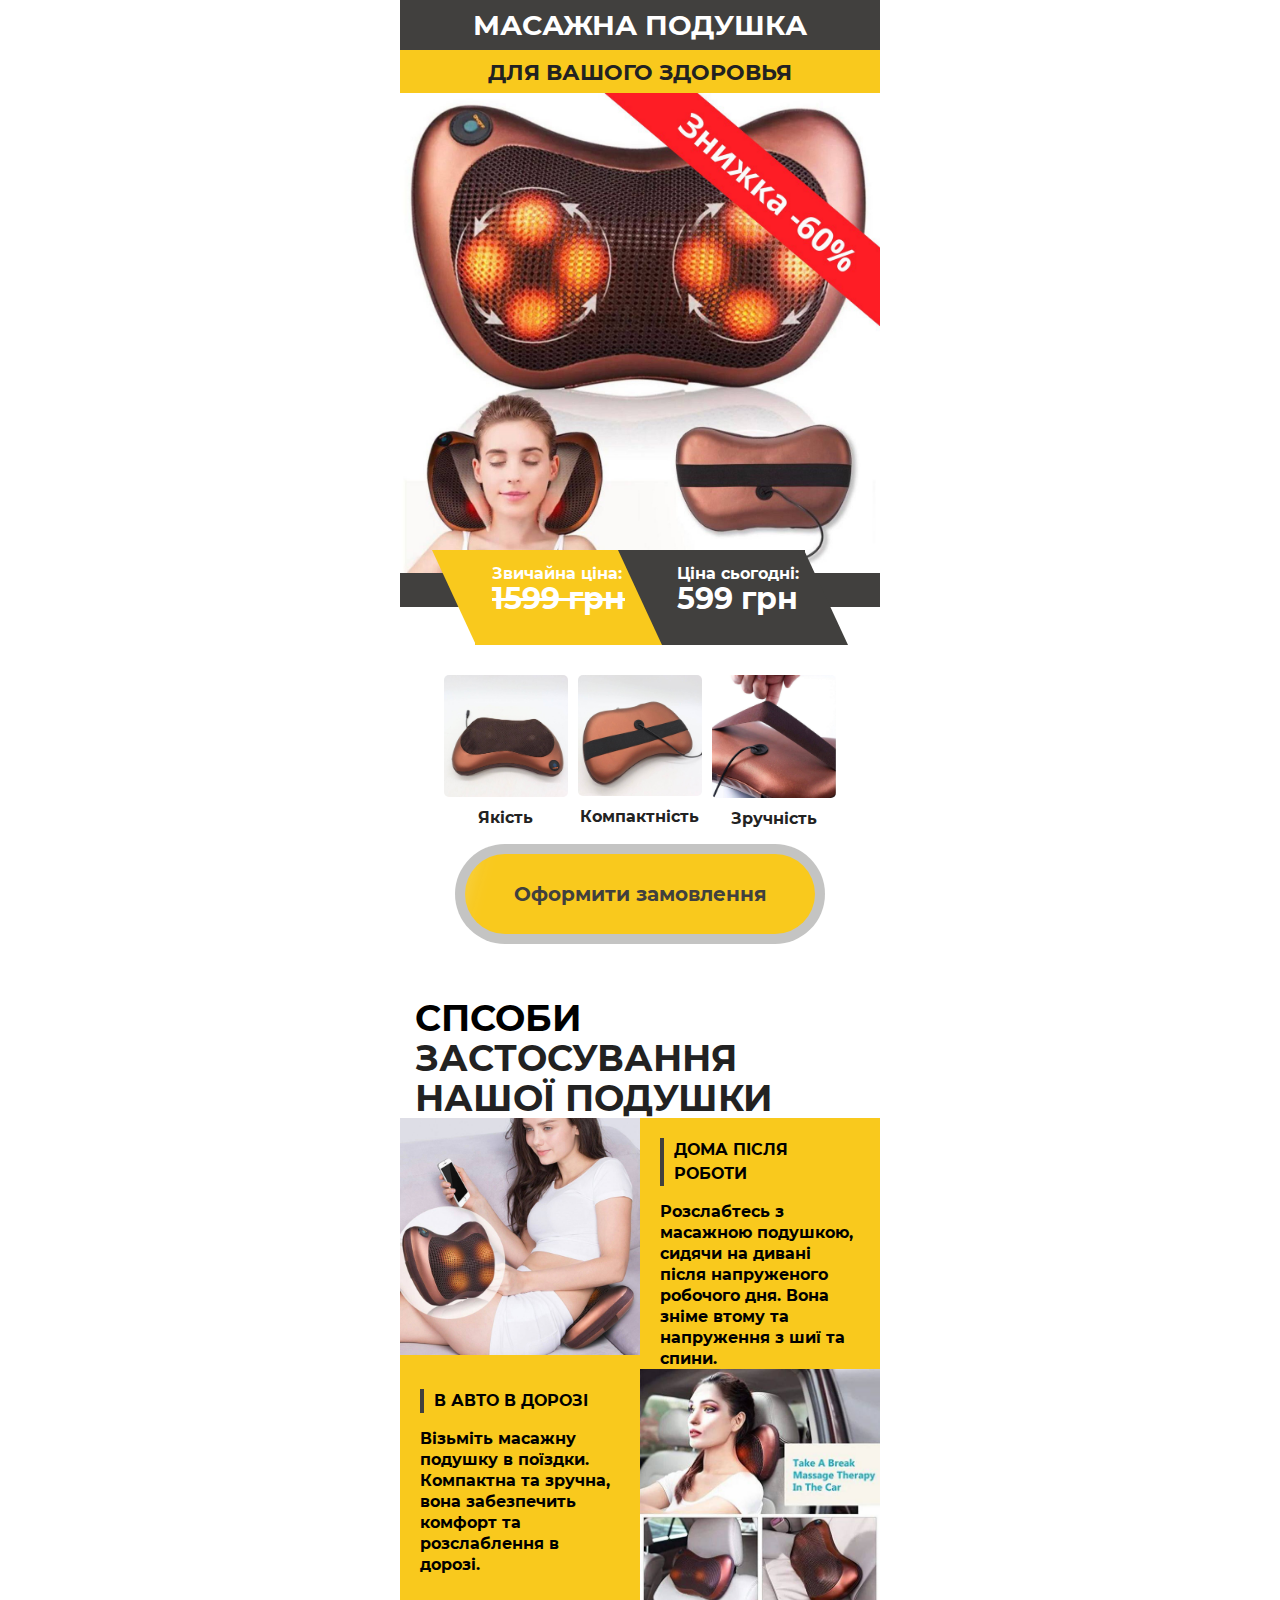
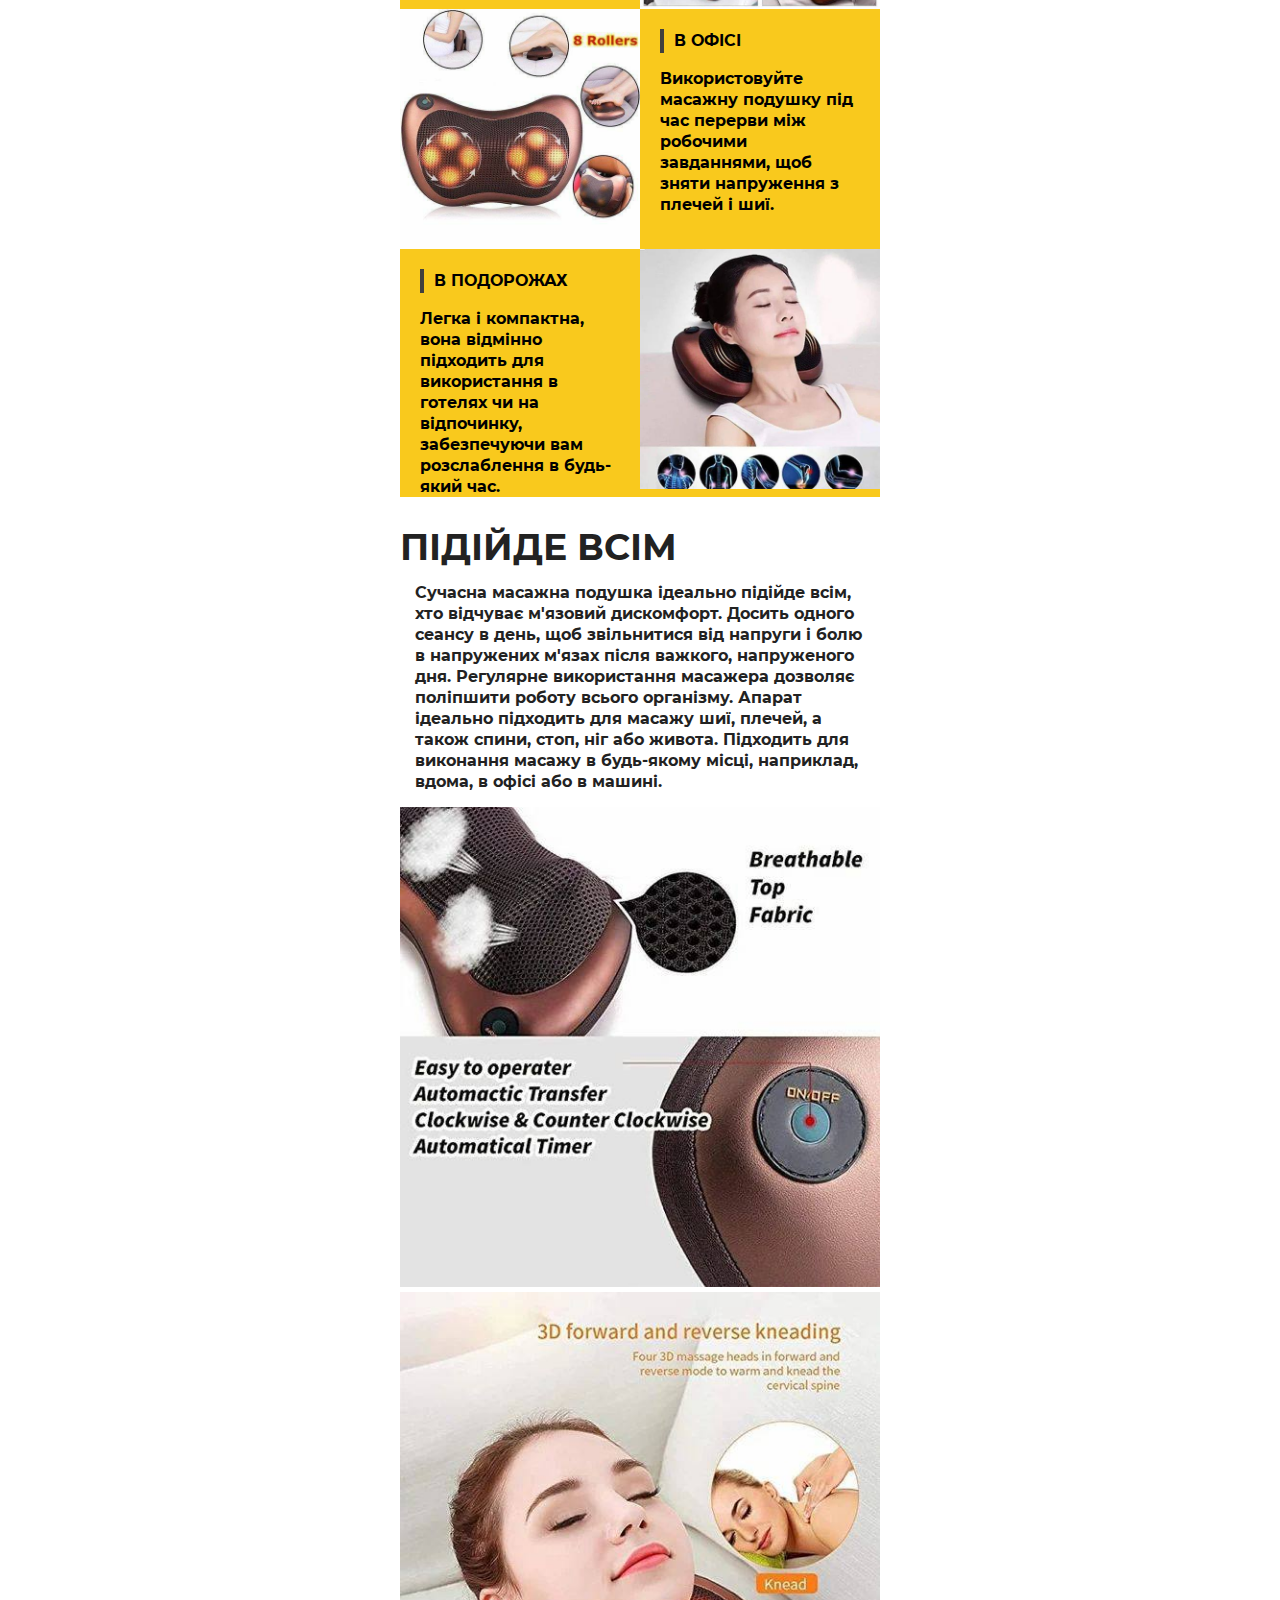
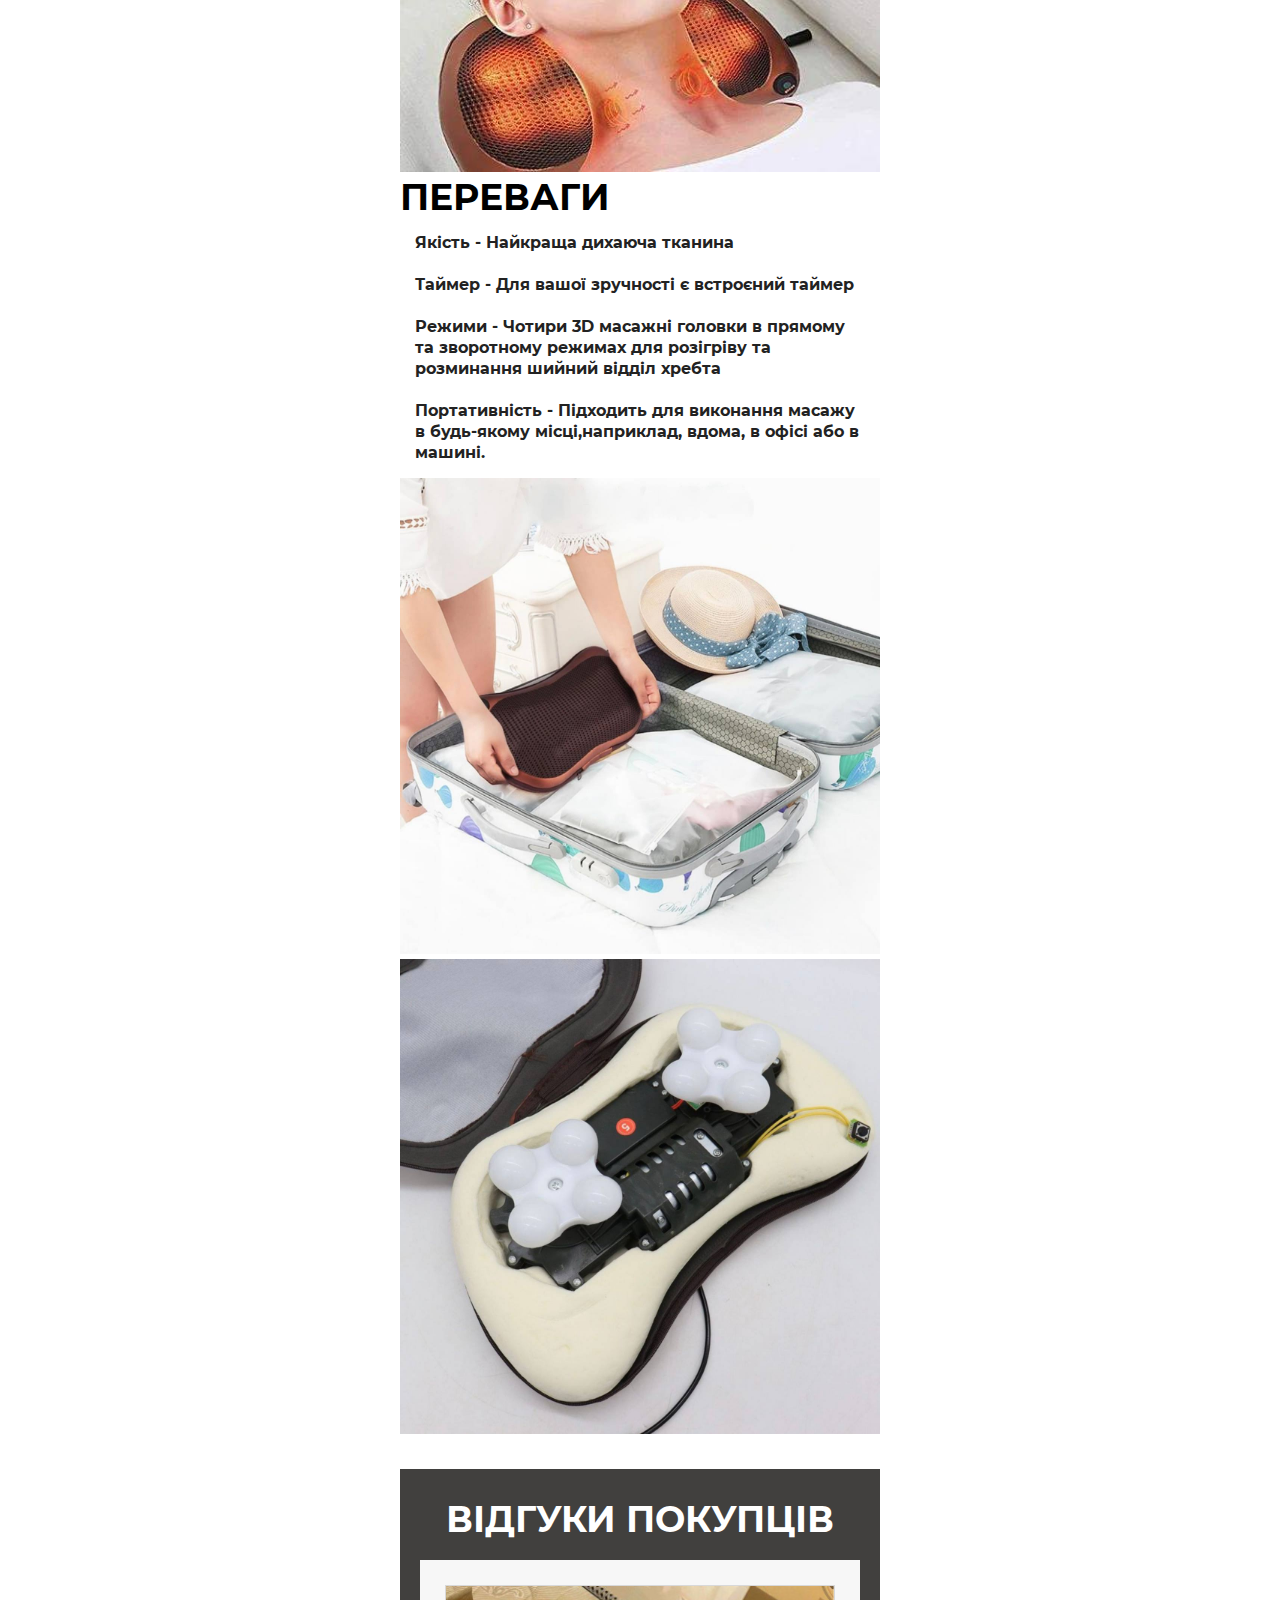
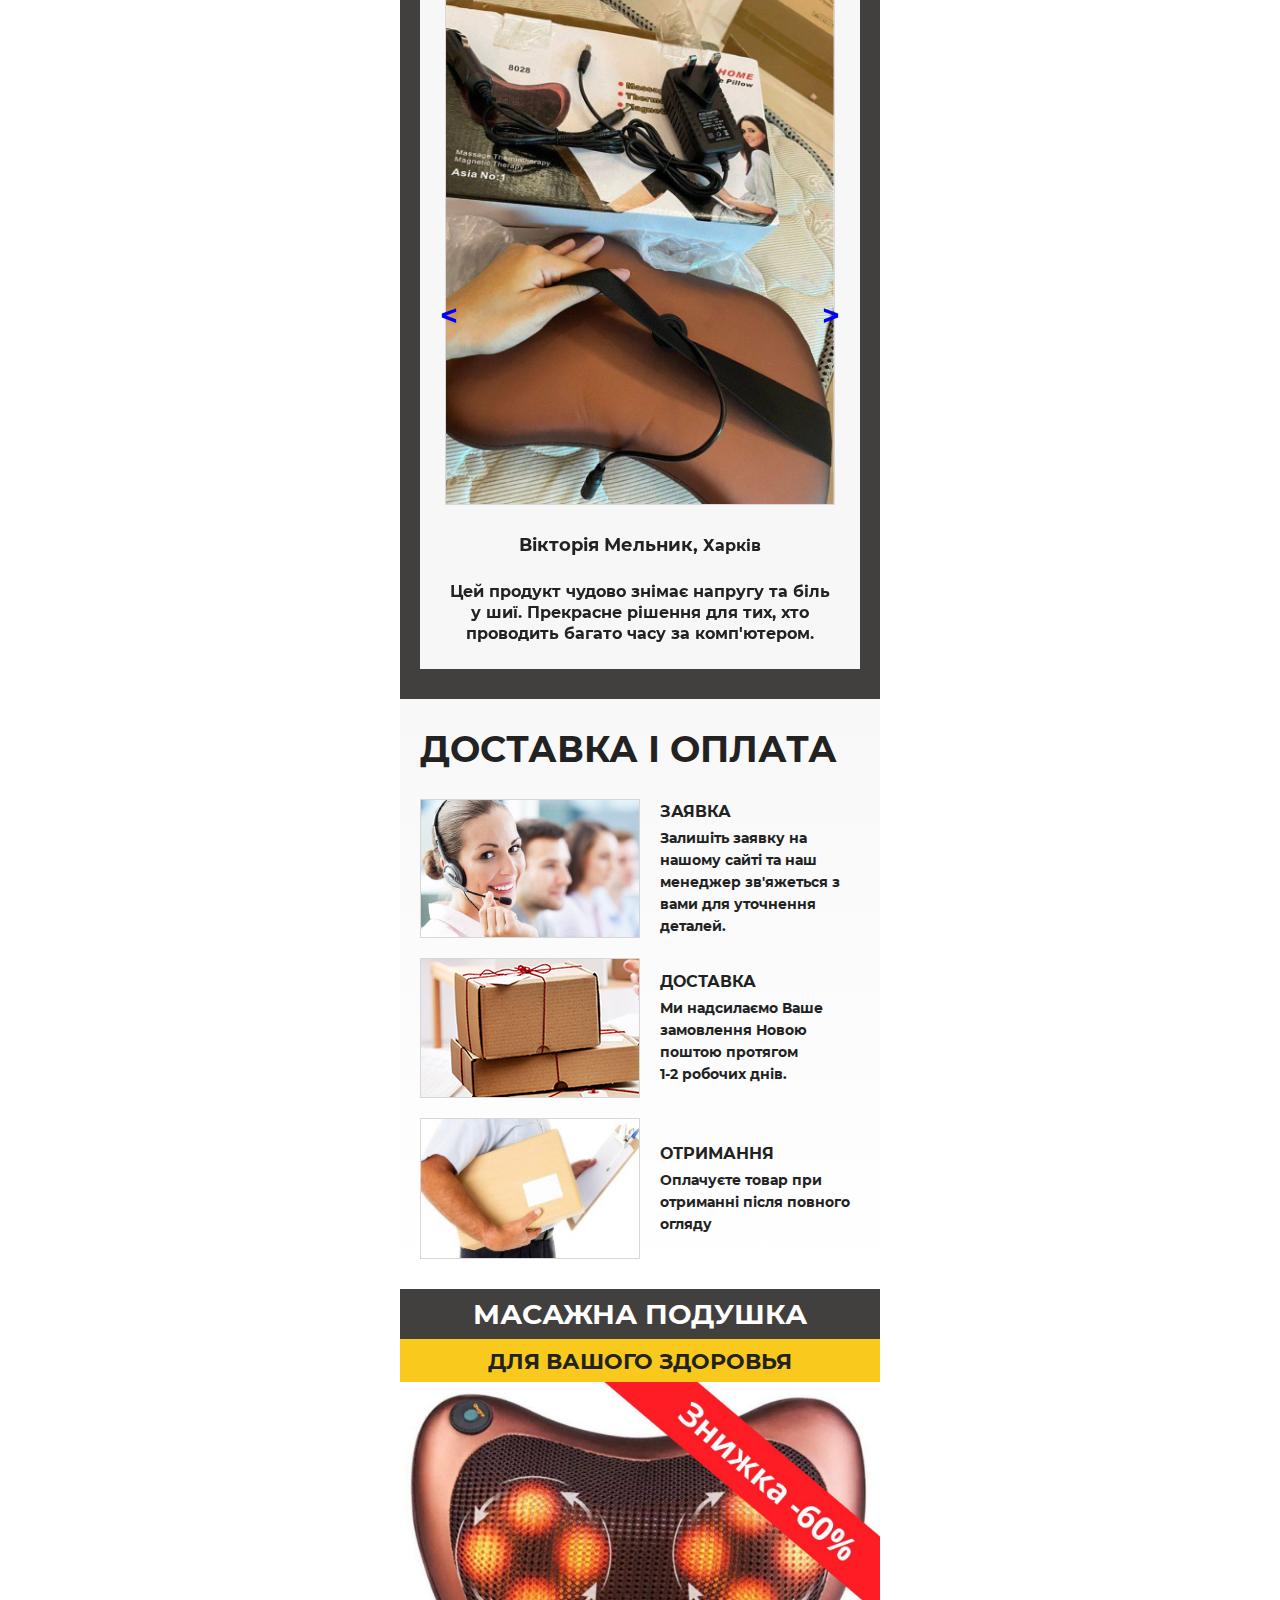
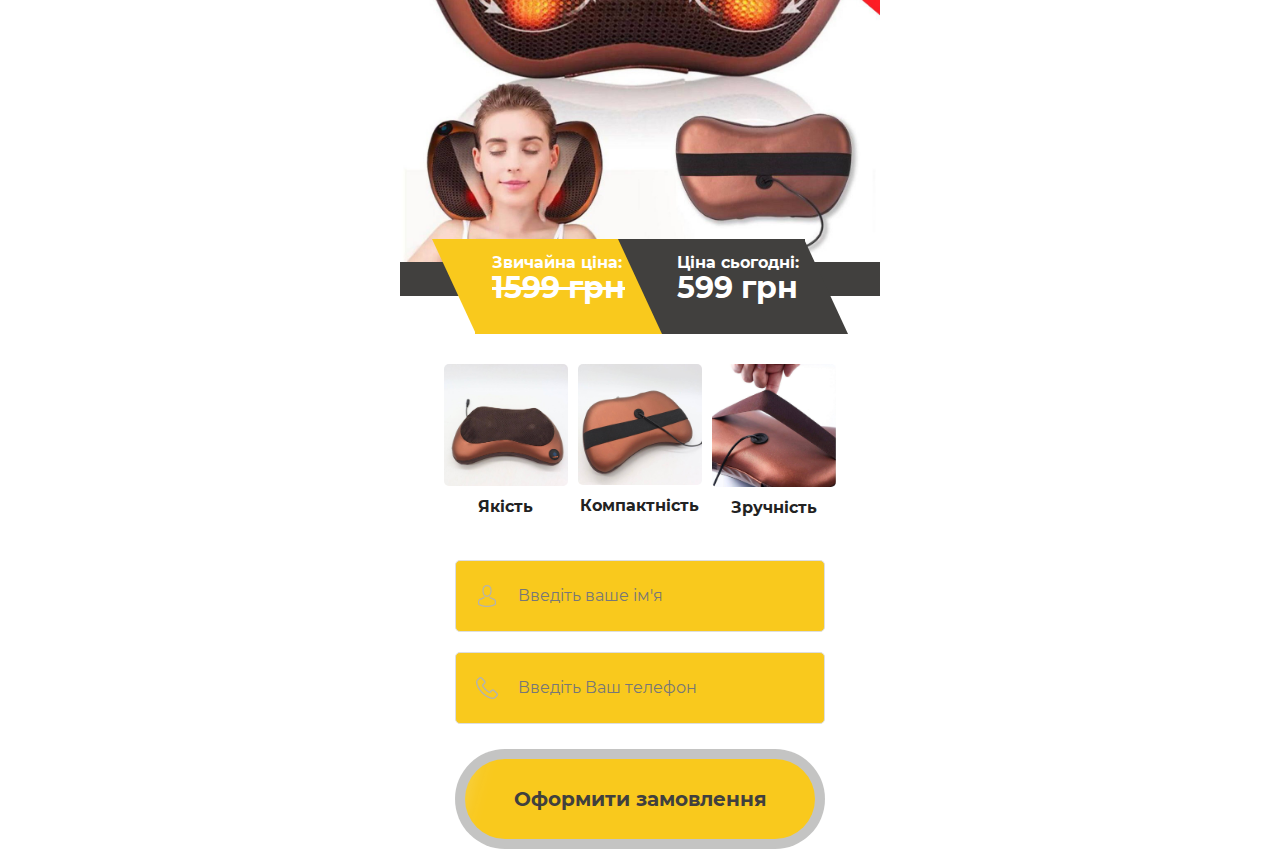
==== index.html @ 976d9237 "new site" ====
<!DOCTYPE html>
<lang="en">
<head>
    <meta charset="utf-8">
    <meta name="viewport" content="width=480">

    <title>Масажна подушка</title>
    <meta name="description" content="Масажна подушка">
    <meta name="keywords" content="Масажна подушка">
    
    <link rel="shortcut icon" href="site/kitchendispanserproduct3_ua/images/favicon.png" type="image/x-icon">
    <link rel="stylesheet" type="text/css" href="site/kitchendispanserproduct3_ua/css/reset.css">
    <link rel="stylesheet" type="text/css" href="site/kitchendispanserproduct3_ua/css/owl.carousel.min.css">
    <link rel="stylesheet" type="text/css" href="site/kitchendispanserproduct3_ua/css/fonts.css">
    <link rel="stylesheet" type="text/css" href="site/kitchendispanserproduct3_ua/css/styles.css">

    <!-- Meta Pixel Code -->
    <script>
        !function(f,b,e,v,n,t,s)
        {if(f.fbq)return;n=f.fbq=function(){n.callMethod?
        n.callMethod.apply(n,arguments):n.queue.push(arguments)};
        if(!f._fbq)f._fbq=n;n.push=n;n.loaded=!0;n.version='2.0';
        n.queue=[];t=b.createElement(e);t.async=!0;
        t.src=v;s=b.getElementsByTagName(e)[0];
        s.parentNode.insertBefore(t,s)}(window, document,'script',
        'https://connect.facebook.net/en_US/fbevents.js');
        fbq('init', '542966862120306');
        fbq('track', 'PageView');
        </script>
        <noscript><img height="1" width="1" style="display:none"
        src="https://www.facebook.com/tr?id=542966862120306&ev=PageView&noscript=1"
        /></noscript>
        <!-- End Meta Pixel Code -->
</head>
    <div class="main_wrapper">
        <!-- header 3 -->
        <header class="offer_section offer3">
            <h1 class="main_title">
                МАСАЖНА ПОДУШКА <br>
            </h1>

            <div class="info_block">
                <p class="subtitle">ДЛЯ ВАШОГО ЗДОРОВЬЯ </p>
                <img src="img/sell.jpg" alt="">
            </div>

            <div class="price_block">
                <div class="price_item old">
                    <div class="text">Звичайна ціна:</div>
                    <div class="value">1599 грн </div>
                </div>
                <div class="price_item new">
                    <div class="text">Ціна сьогодні:</div>
                    <div class="value">599 грн</div>
                </div>
            </div>
            <div class="benefits_block clearfix">
                <div class="benefit_item">
                    <img src="img/1Of3.jpg" alt="">
                    <p>Якість</p>
                </div>
                <div class="benefit_item">
                    <img src="img/2of3.jpg" alt="">
                    <p>Компактність</p>
                </div>
                <div class="benefit_item">
                    <img src="img/3of3.jpg" alt="">
                    <p>Зручність</p>
                </div>
            </div>
                <a href="index.html#order_form" class="button">Оформити замовлення</a>
                <div class="products_count"><p><h2>
					
            </div>
        </header>
        <!-- /header 3 -->
		   <!-- components -->
		<section class="components_section">
            <div style="text-align: left; margin-left: 15px;">
                <h2 class="title"><span>Спсоби</span> <br>застосування Нашої подушки</h2>
            </div>
            <div class="benefits_list7">
                <div class="benefit_item clearfix">
                    <img src="img/home.jpg" alt="">
                    <div class="text_block">
                        <h4>Дома після роботи</h4>
                        <p> Розслабтесь з масажною подушкою, сидячи на дивані після напруженого робочого дня. Вона зніме втому та напруження з шиї та спини.</b></p>
                   </div>
                </div>
                <div class="benefit_item clearfix">
                    <img src="img_2/use4.jpeg" alt="">
                    <div class="text_block">
                        <h4>В авто в дорозі</h4>
                        <p> Візьміть масажну подушку в поїздки. Компактна та зручна, вона забезпечить комфорт та розслаблення в дорозі.</p>
                    </div>
                </div>
                <div class="benefit_item clearfix">
                    <img src="img_2/use3.jpeg" alt="">
                    <div class="text_block">
                        <h4>В офісі</h4>
                        <p> Використовуйте масажну подушку під час перерви між робочими завданнями, щоб зняти напруження з плечей і шиї.</p>
                    </div>
			    </div>
                      <div class="benefit_item clearfix">
                    <img src="img_2/use2.jpeg" alt="">
                    <div class="text_block">
                        <h4>В подорожах</h4>
                        <p>Легка і компактна, вона відмінно підходить для використання в готелях чи на відпочинку, забезпечуючи вам розслаблення в будь-який час.</p>
                    </div>					
            </div>
        </section>
        <!-- /components -->

        <!-- description -->

        <section>
        <div class="text_section">
            <div style="text-align: left;">
                <h2 class="title">підійде всім</h2>
            </div>
            <p>
                Сучасна масажна подушка ідеально підійде всім, хто відчуває м'язовий дискомфорт. 
                Досить одного сеансу в день, щоб звільнитися від напруги і болю в напружених м'язах після важкого, 
                напруженого дня. Регулярне використання масажера дозволяє поліпшити роботу всього організму. 
                Апарат ідеально підходить для масажу шиї, плечей, а також спини, стоп, ніг або живота. Підходить 
                для виконання масажу в будь-якому місці, наприклад, вдома, в офісі або в машині.			   
            </p>
			<img style="width: 480px;" src="img_2/feature1.jpeg" alt="">
			<img style="width: 480px;" src="img_2/feature2.jpeg" alt="">
            <div style="text-align: left;">
                <h2 class="title"><span>ПЕРЕВАГИ </h2>
            </div>
            <p>
               Якість - Найкраща дихаюча тканина<br> <br/>			   
               Таймер - Для вашої зручності є встроєний таймер<br> <br/>			   
               Режими - Чотири 3D масажні головки в прямому та зворотному режимах для розігріву та розминання шийний відділ хребта<br>	<br/>		   
               Портативність - Підходить для виконання масажу в будь-якому місці,наприклад, вдома, в офісі або в машині.			   
            </p>
			<img style="width: 480px;" src="img/compact.jpg" alt="">
			<img style="width: 480px;" src="img/inside.jpg" alt="">
        </div>
		
        </section>
			<!-- reviews -->
		<section class="reviews_section">
			<center><h2 class="title">Відгуки покупців</h2></center>
			<br>
			<div class="reviews_list owl-carousel">
				<div class="review_item">
					<img class="photo" src="img_2/rewiews/photo_2025-01-11 13.38.35.jpeg" >
					<div class="author_info"><b>Вікторія Мельник,</b> Харків</div>
					<p> Цей продукт чудово знімає напругу та біль у шиї. Прекрасне рішення для тих, хто проводить багато часу за комп'ютером.</p>
				</div>
				<div class="review_item">
					<img class="photo" src="img_2/rewiews/photo_2025-01-11 13.38.38.jpeg" >
					<div class="author_info"><b>Валентин Наход,</b> Ковель</div>
					<p>Просто чудово! Легко користуватись, а головне – ефективно знімає біль у спині та шиї. Рекомендую!</p>
				</div>
				<div class="review_item">
					<img class="photo" src="img_2/rewiews/photo_2025-01-11 13.38.34.jpeg" >
					<div class="author_info"><b>Сергій Пономаренко,</b> Дніпро</div>
					<p>Цей продукт зменшив мої постійні болі у спині. Користуюсь щодня, і вже відчуваю помітне полегшення.</p>
				</div>
				<div class="review_item">
					<img class="photo" src="img_2/rewiews/photo_2025-01-11 13.38.42.jpeg" >
					<div class="author_info"><b>Ірина Шевченко,</b> Львів</div>
					<p> Масажна подушка – це справжня знахідка для мене. Вона допомогла зняти біль у спині після важкого дня. Рекомендую всім! </p>
				</div>
			</div>
           
		</section>
		<!-- /reviews -->

		<!-- order info 1 -->
		<section class="order_info1_section">
	        <h2 class="title">Доставка і оплата</h2>
			<div class="order_info1_list">
				<div class="info_item">
					<div class="image_block">
						<img src="images/delivery1_image1.jpg">
					</div>
					<div class="text_block">
						<h4>Заявка</h4>
						<p>Залишіть заявку на нашому сайті та наш менеджер зв'яжеться з вами для уточнення деталей.</p>
					</div>
				</div>
				<div class="info_item">
					<div class="image_block">
						<img src="images/delivery1_image2.jpg">
					</div>
					<div class="text_block">
						<h4>Доставка</h4>
						<p>Ми надсилаємо Ваше замовлення Новою поштою протягом<br> 1-2 робочих днів.</p>
					</div>
				</div>
				<div class="info_item">
					<div class="image_block">
						<img src="images/delivery1_image3.jpg">
					</div>
					<div class="text_block">
						<h4>Отримання</h4>
						<p>Оплачуєте товар при отриманні після повного огляду</p>
					</div>
				</div>
			</div>
		</section>

		<!-- /order info 1 -->
        <header class="offer_section offer3">
            <h1 class="main_title">
                МАСАЖНА ПОДУШКА <br>
            </h1>

            <div class="info_block">
                <p class="subtitle">ДЛЯ ВАШОГО ЗДОРОВЬЯ </p>
                <img src="img/sell.jpg" alt="">
            </div>

            <div class="price_block">
                <div class="price_item old">
                    <div class="text">Звичайна ціна:</div>
                    <div class="value">1599 грн </div>
                </div>
                <div class="price_item new">
                    <div class="text">Ціна сьогодні:</div>
                    <div class="value">599 грн</div>
                </div>
            </div>
            <div class="benefits_block clearfix">
                <div class="benefit_item">
                    <img src="img/1Of3.jpg" alt="">
                    <p>Якість</p>
                </div>
                <div class="benefit_item">
                    <img src="img/2of3.jpg" alt="">
                    <p>Компактність</p>
                </div>
                <div class="benefit_item">
                    <img src="img/3of3.jpg" alt="">
                    <p>Зручність</p>
                    <br>
                    <br>
                </div>
                <form id="order_form" class="main-order-form order_form" action="https://api.web3forms.com/submit" method="POST">
                    <input type="hidden" name="access_key" value="563c1227-d829-4abb-8607-28d29b47cb95">

                    <span class="swiper-notification" aria-live="assertive" aria-atomic="true"></span>
                    <input class="field" type="text" name="name" placeholder="Введіть ваше ім'я" required="">
                    <input class="field" type="tel" name="phone" placeholder="Введіть Ваш телефон" required="">
                    <button class="button button-m" type='submit'>Оформити замовлення</button>
                </form>
        </header>
        

        
    </div>
     <!--footer-->
		<style type="text/css">
.footer_section {
    padding: 30px 0 25px;
    background: #dedede;
    font-size: 14px;
    line-height: 24px;
    text-align: center;
}

.footer_section a {
    color: black;
    display: block;
}
.owl-prev, .owl-next {
    position: absolute;
    top: 50% !important;
    transform: translateY(-50%);
    padding: 0;
    font-size: 30px;
    cursor: pointer;
    color: blue;
}

.owl-prev {
    left: 10px !important;
}

.owl-next {
    right: 10px !important;
}

.owl-prev::before, .owl-next::before {
    content: "";
    position: absolute;
    top: 50%;
    transform: translateY(-50%);
}

.owl-prev::before {
    content: "<";
    left: 10px;
}

.owl-next::before {
    content: ">";
    right: 10px;
}

.products_count-footer {
    padding: 0 !important;
    margin-top: -20px;
  
}


		</style>
        </div>
    
    <!--/footer-->

        <!-- scripts -->

    <script data-cfasync="false" src="cdn-cgi/scripts/5c5dd728/cloudflare-static/email-decode.min.js"></script><script src="assets/58049e56/jquery.js"></script>

<script>jQuery(function ($) {

            $('a[href^="/#"]').click(function(e){
                e.preventDefault();
                var _href = $(this).attr('href').slice(1);
                $('html, body').animate({scrollTop: $(_href).offset().top+'px'});
                return false;
            })
        
    });
</script>
</script>    <!-- scripts -->
    <!-- <script src="https://ajax.googleapis.com/ajax/libs/jquery/3.3.1/jquery.min.js"></script> -->
    <script src="site/kitchendispanserproduct3_ua/js/html5shiv.js"></script>
    <script src="site/kitchendispanserproduct3_ua/js/owl.carousel.min.js"></script>
    <script src="site/kitchendispanserproduct3_ua/js/previewYouTube.js"></script>
    <script src="site/kitchendispanserproduct3_ua/js/scripts.js"></script>
    <script src="site/kitchendispanserproduct3_ua/js/maskedinput.js"></script>
	


<link rel="stylesheet" type="text/css" href="https://poleznoe.club/zaklepyvalnuk/css/roboto.css">
<script src="https://poleznoe.club/zaklepyvalnuk/js/jquery.js.%D0%91%D0%B5%D0%B7%20%D0%BD%D0%B0%D0%B7%D0%B2%D0%B0%D0%BD%D0%B8%D1%8F" type="text/javascript"></script>
<script src="https://poleznoe.club/zaklepyvalnuk/js/plugins.js.%D0%91%D0%B5%D0%B7%20%D0%BD%D0%B0%D0%B7%D0%B2%D0%B0%D0%BD%D0%B8%D1%8F" type="text/javascript"></script>


<script src="https://poleznoe.club/zaklepyvalnuk/js/slick.min.js.download"></script>
	
	<script src="https://poleznoe.club/zaklepyvalnuk/js/previewYouTube.js"></script>
	<style type="text/css">.youtube{background-color:#000;max-width:100%;height:inherit;overflow:hidden;position:relative;cursor:hand;cursor:pointer}.youtube .thumb{bottom:0;display:block;left:0;margin:auto;max-width:100%;position:absolute;right:0;top:0;width:100%;height:auto}.youtube .play{filter:alpha(opacity=80);opacity:.8;height:77px;left:50%;margin-left:-38px;margin-top:-38px;position:absolute;top:50%;width:77px;background:url("https://poleznoe.club/zaklepyvalnuk/img/youtube-play-icon.png") no-repeat}</style>
	<script src="https://poleznoe.club/zaklepyvalnuk/js/owl.carousel.min.js.%D0%91%D0%B5%D0%B7%20%D0%BD%D0%B0%D0%B7%D0%B2%D0%B0%D0%BD%D0%B8%D1%8F"></script>
	<script src="https://poleznoe.club/zaklepyvalnuk/js/scripts.js.%D0%91%D0%B5%D0%B7%20%D0%BD%D0%B0%D0%B7%D0%B2%D0%B0%D0%BD%D0%B8%D1%8F"></script>
	<script>
    $('.slider-for').slick({
  slidesToShow: 1,
  slidesToScroll: 1,
  arrows: true,
  fade: true,
  asNavFor: '.slider-nav'
    });
$('.slider-nav').slick({
  slidesToShow: 3,
  slidesToScroll: 1,
  asNavFor: '.slider-for',
  dots: false,
  centerMode: true,
  focusOnSelect: true
});
$(".owl-carousel").owlCarousel({
        // Ваші налаштування для Owl Carousel
        nav: true,
        navText: [$('.owl-prev'),$('.owl-next')],
        touchDrag: true, // Включення свайпу на сенсорних пристроях
        mouseDrag: true  // Включення перетягування мишею на несенсорних пристроях
});
    </script>	
    <!-- /scripts -->

</body>
</html>
---- site/kitchendispanserproduct3_ua/css/fonts.css ----
/* fonts */

@font-face {
    font-family: 'Montserrat';
    src: url('../fonts/Montserrat-Regular.woff2') format('woff2'),
        url('../fonts/Montserrat-Regular.woff') format('woff'),
        url('../fonts/Montserrat-Regular.ttf') format('truetype');
    font-weight: 400;
    font-style: normal;
}

@font-face {
    font-family: 'Montserrat';
    src: url('../fonts/Montserrat-Bold.woff2') format('woff2'),
        url('../fonts/Montserrat-Bold.woff') format('woff'),
        url('../fonts/Montserrat-Bold.ttf') format('truetype');
    font-weight: 700;
    font-style: normal;
}
---- site/kitchendispanserproduct3_ua/css/styles.css ----
/* styles */

body {
	min-width: 480px;
	background: #fff;
	font-family: 'Montserrat', sans-serif;
	font-weight: 600;
	font-size: 16px;
	line-height: 21px;
	color: #222;
	cursor: default;
}

@-webkit-keyframes AnimationName {
    100% {background-position: 100% 50%;}
    0% {background-position: 0% 50%;}
}
@-moz-keyframes AnimationName {
    100% {background-position:100% 50%;}
    0% {background-position:0% 50%;}
}
@-o-keyframes AnimationName {
    100% {background-position:100% 50%;}
    0% {background-position:0% 50%;}
}
@keyframes AnimationName {
    100% {background-position:100% 50%;}
    0% {background-position:0% 50%;}
}

.main_wrapper {
	margin: 0 auto;
	width: 480px;
	background: #fff;
}

.clearfix:after {
	content: "";
	display: block;
	clear: both;
}

img {
	max-width: 100%;
	height: auto;
}

b {
	font-weight: 700;
}

.owl-height {
	-webkit-transition: height 0.3s ease-in-out;
	-o-transition: height 0.3s ease-in-out;
	-moz-transition: height 0.3s ease-in-out;
	transition: height 0.3s ease-in-out;
}

.owl-carousel .owl-item .avatar {
  margin-right: 10px;
  display: block;
  float: left;
  width: 70px;
  -webkit-border-radius: 50%;
  -moz-border-radius: 50%;
  border-radius: 50%;
}

/* button */

.button {
	display: block;
	margin: 0px auto;
	width: 350px;
	height: 80px;
	border: none;
	-webkit-border-radius: 40px;
	-moz-border-radius: 40px;
	border-radius: 40px;
	background: #f9c91d;
	-webkit-box-shadow: 0 0 0 10px #41403e4f;
	-moz-box-shadow: 0 0 0 10px #41403e4f;
	box-shadow: 0 0 0 10px #41403e4f;
	font-family: 'Montserrat', sans-serif;
	font-weight: 700;
	font-size: 20px;
	line-height: 80px;
	color: #41403e;
	text-decoration: none;
	text-align: center;
	cursor: pointer;
	position: relative;
	overflow: hidden;
}

.button:before {
    display: block;
    content: '';
    width: 140%;
    height: 100%;
    background: url(../images/animate_bg.png) no-repeat;
    -webkit-background-size: contain;
    -moz-background-size: contain;
    -o-background-size: contain;
    background-size: contain;
    -webkit-animation: AnimationName 2s cubic-bezier(0.43, 0.61, 1, 1) infinite;
    -moz-animation: AnimationName 2s cubic-bezier(0.43, 0.61, 1, 1) infinite;
    -o-animation: AnimationName 2s cubic-bezier(0.43, 0.61, 1, 1) infinite;
    animation: AnimationName 2s cubic-bezier(0.43, 0.61, 1, 1) infinite;
    position: absolute;
    top: 0;
    left: -20%;
}

/* section */

section {
	padding: 30px 0;
}

.yellow_theme {
	background: #f79929;
}

.dark_theme {
	background: #222;
	color: #fff;
}

.gray_theme {
	background: #ebebeb;
}

/* titles */

h2.title {
	margin: 0 0 0px;
	font-weight: 700;
	font-size: 36px;
	line-height: 40px;
	text-transform: uppercase;
}



h2.title span {
	color: #000000;
}

.dark_theme h2.title span {
	color: #41403e;
}

/* separator */

.separator {
	width: 62px;
	height: 5px;
	background: url(https://poleznoe.club/zaklepyvalnuk/site/kitchendispanserproduct3_ua/images/separator_red.png) center no-repeat;
}

/* image */

section .image {
	display: block;
	margin: 0 auto 7px;
}

/* offer */

.offer_section {
	padding: 0;
}

.offer_section .main_title {
	padding: 10px 20px;
	font-weight: 700;
	font-size: 28px;
	line-height: 30px;
	text-align: center;
	position: relative;
	overflow: hidden;
}

.offer_section .main_title:before {
    display: block;
    content: '';
    width: 140%;
    height: 100%;
    background: url(../images/animate_bg.png) no-repeat;
    -webkit-background-size: contain;
    -moz-background-size: contain;
    -o-background-size: contain;
    background-size: contain;
    -webkit-animation: AnimationName 2s cubic-bezier(0.43, 0.61, 1, 1) infinite;
    -moz-animation: AnimationName 2s cubic-bezier(0.43, 0.61, 1, 1) infinite;
    -o-animation: AnimationName 2s cubic-bezier(0.43, 0.61, 1, 1) infinite;
    animation: AnimationName 2s cubic-bezier(0.43, 0.61, 1, 1) infinite;
    position: absolute;
    top: 0;
    left: -20%;
}

.offer_section.offer3 .main_title {
	background: #41403e;
	color: #fff;
}

.offer_section .info_block {
	position: relative;
}

.offer_section .info_block img {
	display: block;
}

.offer_section .info_block .subtitle {
	padding: 12px 0 10px;
	width: 100%;
	font-weight: 700;
	font-size: 22px;
	line-height: 24x;
	text-transform: uppercase;
	text-align: center;
	position: relative;
	top: 0;
	left: 0;
}

.offer_section.offer3 .info_block .subtitle {
	background: #f9c91d;
}

.offer_section .info_block .discount {
	width: 112px;
	height: 112px;
	background: center no-repeat;
	font-weight: 500;
	font-size: 13px;
	line-height: 13px;
	text-transform: uppercase;
	position: absolute;
	top: 46px;
	right: 0;
}

.offer_section.offer3 .info_block .discount {
	background-image: url(../images/offer3__discount_bg.png);
}

.offer_section .info_block .discount b {
	display: block;
	width: 1#fb8235;
	-webkit-transform: rotate(45deg);
	-moz-transform: rotate(45deg);
	-ms-transform: rotate(45deg);
	-o-transform: rotate(45deg);
	transform: rotate(45deg);
	white-space: nowrap;
	position: absolute;
	top: 42px;
	left: 21px;
}

.offer_section.offer3 .price_block {
	margin: -23px 0 25px;
	padding: 0 75px;
	height: 80px;
	position: relative;
}

.offer_section.offer3 .price_block:before {
	display: block;
	content: '';
	width: 75px;
	height: 34px;
	background: #41403e;
	position: absolute;
	top: 50%;
	margin-top: -17px;
	left: 0;
}

.offer_section.offer3 .price_block:after {
	display: block;
	content: '';
	width: 56px;
	border-top: 34px solid #41403e;
	border-left: 22px solid rgba(255,255,255,0);
	position: absolute;
	top: 50%;
	margin-top: -17px;
	right: 0;
	z-index: 1;
}

.offer_section.offer3 .price_item {
	float: left;
	width: 50%;
	height: 95px;
	color: #fff;
	position: relative;
}

.offer_section.offer3 .price_item.old {
	padding: 17px 0 0 17px;
	background: #f9c91d;
}

.offer_section.offer3 .price_item.new {
	padding: 17px 0 0 37px;
	background: #41403e;
	z-index: 2;
}

.offer_section.offer3 .price_item.old:before {
	display: block;
	content: '';
	border-left: 44px solid rgba(255,255,255,0);
	border-top: 95px solid #f9c91d;
	position: absolute;
	top: 0;
	left: -43px;
}

.offer_section.offer3 .price_item.old:after {
	display: block;
	content: '';
	border-left: 44px solid #f9c91d;
	border-top: 95px solid #41403e;
	position: absolute;
	top: 0;
	right: -22px;
	z-index: 10;
}

.offer_section.offer3 .price_item.new:before {
	display: block;
	content: '';
	border-right: 44px solid rgba(255,255,255,0);
	border-bottom: 95px solid #41403e;
	position: absolute;
	top: 0;
	right: -43px;
}

.offer_section.offer3 .price_item .text {
	margin: 0 0 5px;
	font-size: 14px;
	line-height: 14px;
	position: relative;
	z-index: 99;
}

.offer_section.offer3 .price_item .value {
	font-weight: 700;
	font-size: 30px;
	line-height: 26px;
	position: relative;
	z-index: 99;
}

.offer_section.offer3 .price_item.old .value {
	text-decoration: line-through;
}

.offer_section ul {
	padding: 0 55px 25px;
}

.offer_section ul li {
	margin: 0 0 15px;
	padding: 0 0 0 25px;
	color: #fff;
	position: relative;
}

.offer_section ul li:last-child {
	margin: 0;
}

.offer_section .benefits_block {
	margin: 0 auto 25px;
	width: 402px;
}

.offer_section .benefits_block .benefit_item {
	float: left;
	padding: 0 5px;
	width: 33.333333%;
	text-align: center;
}

.offer_section .benefits_block img {
	display: block;
	margin: 0 auto 10px;
	-webkit-border-radius: 5px;
	-moz-border-radius: 5px;
	border-radius: 5px;
}

.offer_section .products_count {
	padding: 22px;
	font-size: 20px;
	line-height: 21px;
	color: #fff;
	text-align: center;
}

.offer_section.offer3 .products_count {
	color: #f00;
}

.offer_section .products_count b {
	margin: 0 4px;
	padding: 3px 6px;
	background: #fff0;
	font-size: 16px;
	color: #f00;
}

.offer_section.order .text_block {
	margin: 0 55px 25px;
	text-align: center;
}

.offer_section.order .text_block h4 {
	margin: 0 0 10px;
	font-weight: 700;
	font-size: 26px;
	line-height: 32px;
	color: #fff;
}

.offer_section.order .text_block p {
	color: #999;
}

.offer_section .field {
	display: block;
	margin: 0 auto 20px;
	padding: 0 20px 0 62px;
	width: 370px;
	height: 72px;
	border: none;
	-webkit-border-radius: 5px;
	-moz-border-radius: 5px;
	border-radius: 5px;
	font-family: 'Montserrat', sans-serif;
	font-weight: 400;
	font-size: 16px;
	color: #777;
}

.offer_section.offer3 .field {
	border: 1px solid #dedede;
}

.offer_section.offer3 .field[name='name'] {
	background: #f9c91d url(../images/offer__name_icon.png) 22px center no-repeat;
}

.offer_section.offer3 .field[name='phone'] {
	margin: 0 auto 35px;
	background: #f9c91d url(../images/offer__phone_icon.png) 20px center no-repeat;
}

.offer_section .field::-webkit-input-placeholder {
	opacity: 1;
	color: #777;
}

.offer_section .field:-moz-placeholder {
	opacity: 1;
	color: #777;
}

.offer_section .field::-moz-placeholder {
	opacity: 1;
	color: #777;
}

.offer_section .field:-ms-input-placeholder {
	opacity: 1;
	color: #777;
}

.offer_section .field:focus::-webkit-input-placeholder {
	opacity: 0;
}

.offer_section .field:focus:-moz-placeholder {
	opacity: 0;
}

.offer_section .field:focus::-moz-placeholder {
	opacity: 0;
}

.offer_section .field:focus:-ms-input-placeholder {
	opacity: 0;
}

/* video */

.video_block {
	width: 480px;
	height: 270px;
	background-color: #000;
	overflow: hidden;
	position: relative;
}

.video_block iframe,
.video_block object,
.video_block embed {
	display: block;
	width: 100%;
	height: 100%;
	position: absolute;
	top: 0;
	left: 0;
}

/* statistic */

.statistic_section {
    background: #2cb0d4;
}
.statistic_section .statistic_bg {
    width: 90%;
    border-radius: 10px;
    background: #f1f9fc;
    margin: auto;
    padding: 25px 10px 25px 10px;
}



/* description */

.description_section, .statistic_section {
	padding: 15px 0 0px;
}

.description_section h2.title, .statistic_section h2.title {
	padding: 0 30px;
}

.description_section p, .statistic_section p {
	padding: 0 30px 25px;
}

.description_section .image, .statistic_section .image {
	display: block;
	margin: 0 auto 25px;
}

.description_section .image2,
.description_section .image3 {
	-webkit-border-radius: 6px;
	-moz-border-radius: 6px;
	border-radius: 6px;
}

.description_section .image3 {
	margin-bottom: 40px;
}

.description_section .wrong {
    font-size: 18px;
    font-weight: bold;
    color: #ff0000;
    text-align: center;
}

.description_section .best {
    font-size: 18px;
    font-weight: bold;
    color: #38a817;
    text-align: center;
}








/* list 1 */

.list1 {
	padding: 0 30px 15px;
	font-size: 0;
	line-height: 0;
	letter-spacing: -1px;
}

.list1 li {
	display: inline-block;
	vertical-align: top;
	margin: 0 20px 15px 0;
	padding: 0 0 0 25px;
	width: 2#fb8235;
	font-size: 15px;
	line-height: 22px;
	letter-spacing: normal;
	position: relative;
}

.list1 li:nth-child(even) {
	margin: 0 0 10px;
}

.list1 li:before {
	-webkit-box-sizing: border-box;
	-moz-box-sizing: border-box;
	box-sizing: border-box;
	display: block;
	content: '';
	border-left: 8px solid rgba(255,255,255,0);
	border-right: 8px solid rgba(255,255,255,0);
	-webkit-transform: rotate(30deg);
	-moz-transform: rotate(30deg);
	-ms-transform: rotate(30deg);
	-o-transform: rotate(30deg);
	transform: rotate(30deg);
	position: absolute;
	top: 8px;
	left: -2px;
}

.list1.marker1 li:before {
	border-top: 8px solid #f79929;
}

.list1.marker2 li:before {
	border-top: 8px solid #e43315;
}

/* list 2 */

.list2 {
	padding: 0 30px 15px;
}

.list2 li {
	margin: 0 0 15px;
	padding: 0 0 0 25px;
	position: relative;
}

.list2 li:before {
	-webkit-box-sizing: border-box;
	-moz-box-sizing: border-box;
	box-sizing: border-box;
	display: block;
	content: '';
	width: 12px;
	height: 12px;
	-webkit-box-shadow: 0 0 0 2px #fff inset;
	-moz-box-shadow: 0 0 0 2px #fff inset;
	box-shadow: 0 0 0 2px #fff inset;
	position: absolute;
	top: 4px;
	left: 0;
}

.list2.marker1 li:before {
	border: 1px solid #e43315;
	background: #e43315;
}

.list2.marker2 li:before {
	border: 1px solid #f79929;
	background: #f79929;
}

.list2_section {
	padding: 30px 0 0;
}

.dark_theme .list2 li:before {
	-webkit-box-shadow: 0 0 0 2px #222 inset;
	-moz-box-shadow: 0 0 0 2px #222 inset;
	box-shadow: 0 0 0 2px #222 inset;
}

/* image */

.result_image {
	display: block;
	margin: 0 auto;
}

/* benefits 1 */

.benefits_section {
	padding: 0px 0 0;
}

.benefits_section .image_bottom {
	display: block;
	margin: 0 auto;
	-webkit-border-radius: 6px;
	-moz-border-radius: 6px;
	border-radius: 6px;
}

.benefits_section h2.title {
	padding: 0 15px;
}

.benefits_list1 {
	margin: 0 10px;
	font-size: 0;
	line-height: 0;
	letter-spacing: -1px;
	text-align: center;
}

.benefits_list1 .benefit_item {
	display: inline-block;
	vertical-align: top;
	padding: 0 10px 30px;
	width: 33.333333%;
	font-size: 15px;
	line-height: 22px;
	letter-spacing: normal;
}

.benefits_list1 .benefit_item img {
	display: block;
	margin: 0 auto 15px;
	-webkit-border-radius: 5px;
	-moz-border-radius: 5px;
	border-radius: 5px;
}

.benefits_list1 .benefit_item h4 {
	font-weight: 700;
	font-size: 16px;
	line-height: 24px;
}

/* benefits 2 */

.benefits_list2 {
	margin: 0 10px;
	font-size: 0;
	line-height: 0;
	letter-spacing: -1px;
	text-align: center;
}

.benefits_list2 .benefit_item {
	display: inline-block;
	vertical-align: top;
	padding: 0 10px 30px;
	width: 50%;
	font-size: 15px;
	line-height: 22px;
	letter-spacing: normal;
}

.benefits_list2 .benefit_item img {
	display: block;
	margin: 0 auto 15px;
	-webkit-border-radius: 5px;
	-moz-border-radius: 5px;
	border-radius: 5px;
}

.benefits_list2 .benefit_item h4 {
	font-weight: 700;
	font-size: 16px;
	line-height: 24px;
}

/* benefits 3 */

.benefits_list3 .benefit_item {
	display: table;
	padding: 0 30px 30px;
	width: 100%;
}

.benefits_list3 .image_block {
	display: table-cell;
	vertical-align: top;
	width: 110px;
}

.benefits_list3.va_middle .image_block {
	vertical-align: middle;
}

.benefits_list3 .image_block img {
	display: block;
	width: 110px;
	-webkit-border-radius: 5px;
	-moz-border-radius: 5px;
	border-radius: 5px;
}

.text_section p {
	margin: 15px 0;
	padding: 0 15px;
}

.benefits_list3 .text_block {
	display: table-cell;
	vertical-align: top;
	padding: 0 0 0 20px;
}

.benefits_list3.va_middle .text_block {
	vertical-align: middle;
}

.benefits_list3 .text_block h4 {
	font-weight: 700;
	font-size: 16px;
	line-height: 24px;
}

.components_section {
	padding: 20px 0 0;
}

.components_section h2.title {
	padding: 0 0px;
}

h2.title.center-p {
	text-align: center;
}

h2.title.center-p:after {
	margin: 20px auto 0 auto;
}

/* characteristics */

.characteristics {
	text-align: center;
}

.characteristics img {
	margin-bottom: 20px;
}
.characteristics_section {
	padding: 0px 0 0;
}

.characteristics_section h2.title {
	padding: 0 30px;
}
.tlt {
    padding: 30px 0 0 30px;
}
.tlt .title {
}
.tlt span {
}
.characteristics__list li {
	padding: 15px 30px 15px 52px;
	text-align: right;
	position: relative;
}
.characteristics__list li p {
    padding-left: 96px;
}

.characteristics__list li:nth-child(odd) {
	background: #f4f4f4;
}

.characteristics__list li:before {
	-webkit-box-sizing: border-box;
	-moz-box-sizing: border-box;
	box-sizing: border-box;
	display: block;
	content: '';
	width: 12px;
	height: 12px;
	border: 1px solid #41403e;
	background: #41403e;
	-webkit-box-shadow: 0 0 0 2px #fff inset;
	-moz-box-shadow: 0 0 0 2px #fff inset;
	box-shadow: 0 0 0 2px #fff inset;
	position: absolute;
	top: 20px;
	left: 30px;
}

.characteristics__list li:nth-child(odd):before {
	-webkit-box-shadow: 0 0 0 2px #f4f4f4 inset;
	-moz-box-shadow: 0 0 0 2px #f4f4f4 inset;
	box-shadow: 0 0 0 2px #f4f4f4 inset;
}

.characteristics__list li b {
	float: left;
}

/* benefits 7 */

.benefits_list7 .benefit_item {
	background: #f9c91d;
	color: #000;
}

.benefits_list7 .benefit_item:nth-child(odd) {
	background: #f9c91d;
	color: #000;
}

.benefits_list7 .benefit_item img {
	display: block;
	float: left;
	width: 240px;
}

.benefits_list7 .benefit_item:nth-child(even) img {
	float: right;
}

.benefits_list7 .benefit_item .text_block {
	float: left;
	padding: 20px 20px 0;
	width: 240px;
}

.benefits_list7 .benefit_item h4 {
	margin: 0 0 15px;
	padding: 0 0 0 10px;
	border-left: 4px solid #41403e;
	font-weight: 700;
	font-size: 16px;
	line-height: 24px;
	text-transform: uppercase;
}

/* opinion 2 */

.opinion2_section {
	padding: 30px;
}

.opinion2_section .opinion_block {
	background: #fff;
	-webkit-box-shadow: 0 0 27px rgba(2, 2, 2, 0.1);
	-moz-box-shadow: 0 0 27px rgba(2, 2, 2, 0.1);
	box-shadow: 0 0 27px rgba(2, 2, 2, 0.1);
}

.opinion2_section .opinion_block .photo {
	display: block;
}

.opinion2_section .text_block {
	padding: 20px 30px;
}

.opinion2_section .author_block .avatar {
	float: left;
	margin: 0 15px 0 0;
	width: 46px;
	-webkit-border-radius: 50%;
	-moz-border-radius: 50%;
	border-radius: 50%;
}

.opinion2_section .author_block .info {
	padding: 5px 0 0;
	background: url(../images/quote1_icon.png) right center no-repeat;
}

.opinion2_section .author_block h4 {
	font-size: 16px;
	text-transform: uppercase;
}

.opinion2_section .text_block p.text {
	margin: 15px 0 0;
}

/* reviews 2 */
.reviews_section {
	padding: 30px 20px;
	background-image: -webkit-gradient(linear, left top, right top, from(#166eb6), to(#41403e));
	background-image: -webkit-linear-gradient(left, #166eb6 0%, #41403e 100%);
	background-image: -moz-linear-gradient(left, #166eb6 0%, #41403e 100%);
	background-image: -o-linear-gradient(left, #166eb6 0%, #41403e 100%);
	background-image: linear-gradient(to right, #41403e 0%, #41403e 100%);
	color: #fff;
}


.reviews_section h2 {
	margin: 0 0 #fb8235;
}

.reviews_section h2 b {
	color: #fff;
}

.reviews_section .reviews_list {
	padding: 25px;
	background: #f7f7f7;
	text-align: center;
	color: #222;
}
.review_item .photo{
	border: 1px solid #d9d9d9;
}
.reviews_section .author_info {
	margin: 30px 0 25px;
}

.reviews_section .author_info b {
	font-weight: 800;
	font-size: 18px;
}

.reviews_section .owl-prev, 
.reviews_section .owl-next {
	width: 25px;
	height: 42px;
	background: url(https://poleznoe.club/zaklepyvalnuk/site/kitchendispanserproduct3_ua/img/icons.png) no-repeat;
	position: absolute;
	top: 344px;
}

.reviews_section .owl-prev {
	background-position: -52px -37px;
	left: 35px;
}

.reviews_section .owl-next {
	background-position: -81px -37px;
	right: 35px;
}


/* order steps 2 */

.order_info1_section {
	padding: 30px 20px;
	background-color: #f8f8f8;
	background-image: -webkit-gradient(linear, left bottom, left top, from(#fff), to(#f8f8f8));
	background-image: -webkit-linear-gradient(bottom, #fff 0%, #f8f8f8 100%);
	background-image: -moz-linear-gradient(bottom, #fff 0%, #f8f8f8 100%);
	background-image: -o-linear-gradient(bottom, #fff 0%, #f8f8f8 100%);
	background-image: linear-gradient(to top, #fff 0%, #f8f8f8 100%);
}

.order_info1_section h2 {
	margin: 0 0 30px;
}

.order_info1_section h2 b {
	color: #4aace9;
}

.order_info1_list .info_item {
	display: table;
	margin: 0 0 20px;
	width: 100%;
}

.order_info1_list .info_item:last-child {
	margin: 0;
}

.order_info1_list .image_block {
	display: table-cell;
	vertical-align: middle;
	width: 220px;
}

.order_info1_list .image_block img {
	display: block;
	border: 1px solid #d7d7d7;
}

.order_info1_list .text_block {
	display: table-cell;
	vertical-align: middle;
	padding: 0 0 0 20px;
}

.order_info1_list .text_block h4 {
	margin: 0 0 5px;
	font-weight: 800;
	text-transform: uppercase;
}

.order_info1_list .text_block p {
	font-size: 14px;
	line-height: 22px;
}

/* order info 2 */

.order_info2_section {
	padding: 30px 20px;
	background-color: #f8f8f8;
	background-image: -webkit-gradient(linear, left bottom, left top, from(#fff), to(#f8f8f8));
	background-image: -webkit-linear-gradient(bottom, #fff 0%, #f8f8f8 100%);
	background-image: -moz-linear-gradient(bottom, #fff 0%, #f8f8f8 100%);
	background-image: -o-linear-gradient(bottom, #fff 0%, #f8f8f8 100%);
	background-image: linear-gradient(to top, #fff 0%, #f8f8f8 100%);
}

.order_info2_section h2 {
	margin: 0 0 30px;
}

.order_info2_section h2 b {
	color: #1b9be6;
}

.order_info2_list .info_item {
	display: table;
	margin: 0 0 25px;
	padding: 0 0 26px;
	width: 100%;
	position: relative;
}

.order_info2_list .info_item:last-child {
	margin: 0;
	padding: 0;
}

.order_info2_list .info_item:before {
	display: block;
	content: '';
	width: 480px;
	height: 1px;
	background-image: -webkit-gradient(linear, left top, right top, from(rgba(255,255,255,0)), color-stop(50%, rgba(0,0,0,0.2)), to(rgba(255,255,255,0)));
	background-image: -webkit-linear-gradient(left, rgba(255,255,255,0) 0%, rgba(0,0,0,0.2) 50%, rgba(255,255,255,0) 100%);
	background-image: -moz-linear-gradient(left, rgba(255,255,255,0) 0%, rgba(0,0,0,0.2) 50%, rgba(255,255,255,0) 100%);
	background-image: -o-linear-gradient(left, rgba(255,255,255,0) 0%, rgba(0,0,0,0.2) 50%, rgba(255,255,255,0) 100%);
	background-image: linear-gradient(to right, rgba(255,255,255,0) 0%, rgba(0,0,0,0.2) 50%, rgba(255,255,255,0) 100%);
	position: absolute;
	bottom: 0;
	left: -20px;
}

.order_info2_list .info_item:last-child:before {
	display: none;
}

.order_info2_list .icon_block {
	display: table-cell;
	vertical-align: middle;
	width: 88px;
}

.order_info2_list .icon_block img {
	display: block;
}

.order_info2_list p {
	display: table-cell;
	vertical-align: middle;
	padding: 0 0 0 20px;
}

/* *** */

.effects_section h2.title {
	padding: 0 30px;
}

.effects_section .image {
	margin: 0 auto;
	-webkit-border-radius: 6px;
	-moz-border-radius: 6px;
	border-radius: 6px;
}

.effects_section .benefits_list1 {
	margin: 30px 0 0;
}

.use_steps_section h2.title {
	padding: 0 30px;
}

.use_steps_section .benefits_list3 h4 {
	color: #41403e;
}

.effects_section table {
	margin: 0 30px 0;
}
.effects_section td {
	padding: 5px 30px 5px;
	vertical-align: top;
}
.effects_section td:nth-child(even) {
	width: 3#fb8235;
}

/* footer */

.footer_section {
	padding: 25px 0;
	background: #f4f4f4;
	font-size: 14px;
	line-height: 24px;
	text-align: center;
}

.footer_section img {
	display: block;
	margin: 0 auto 10px auto;
}

.footer_section a {
	color: #222;
}

.offer_section.offer3 .price_block {
    margin: -23px 0 45px;
    padding: 0 75px;
    height: 80px;
    position: relative;
}
.offer_section.offer3 .price_item .text{
    font-size: 16px;
}
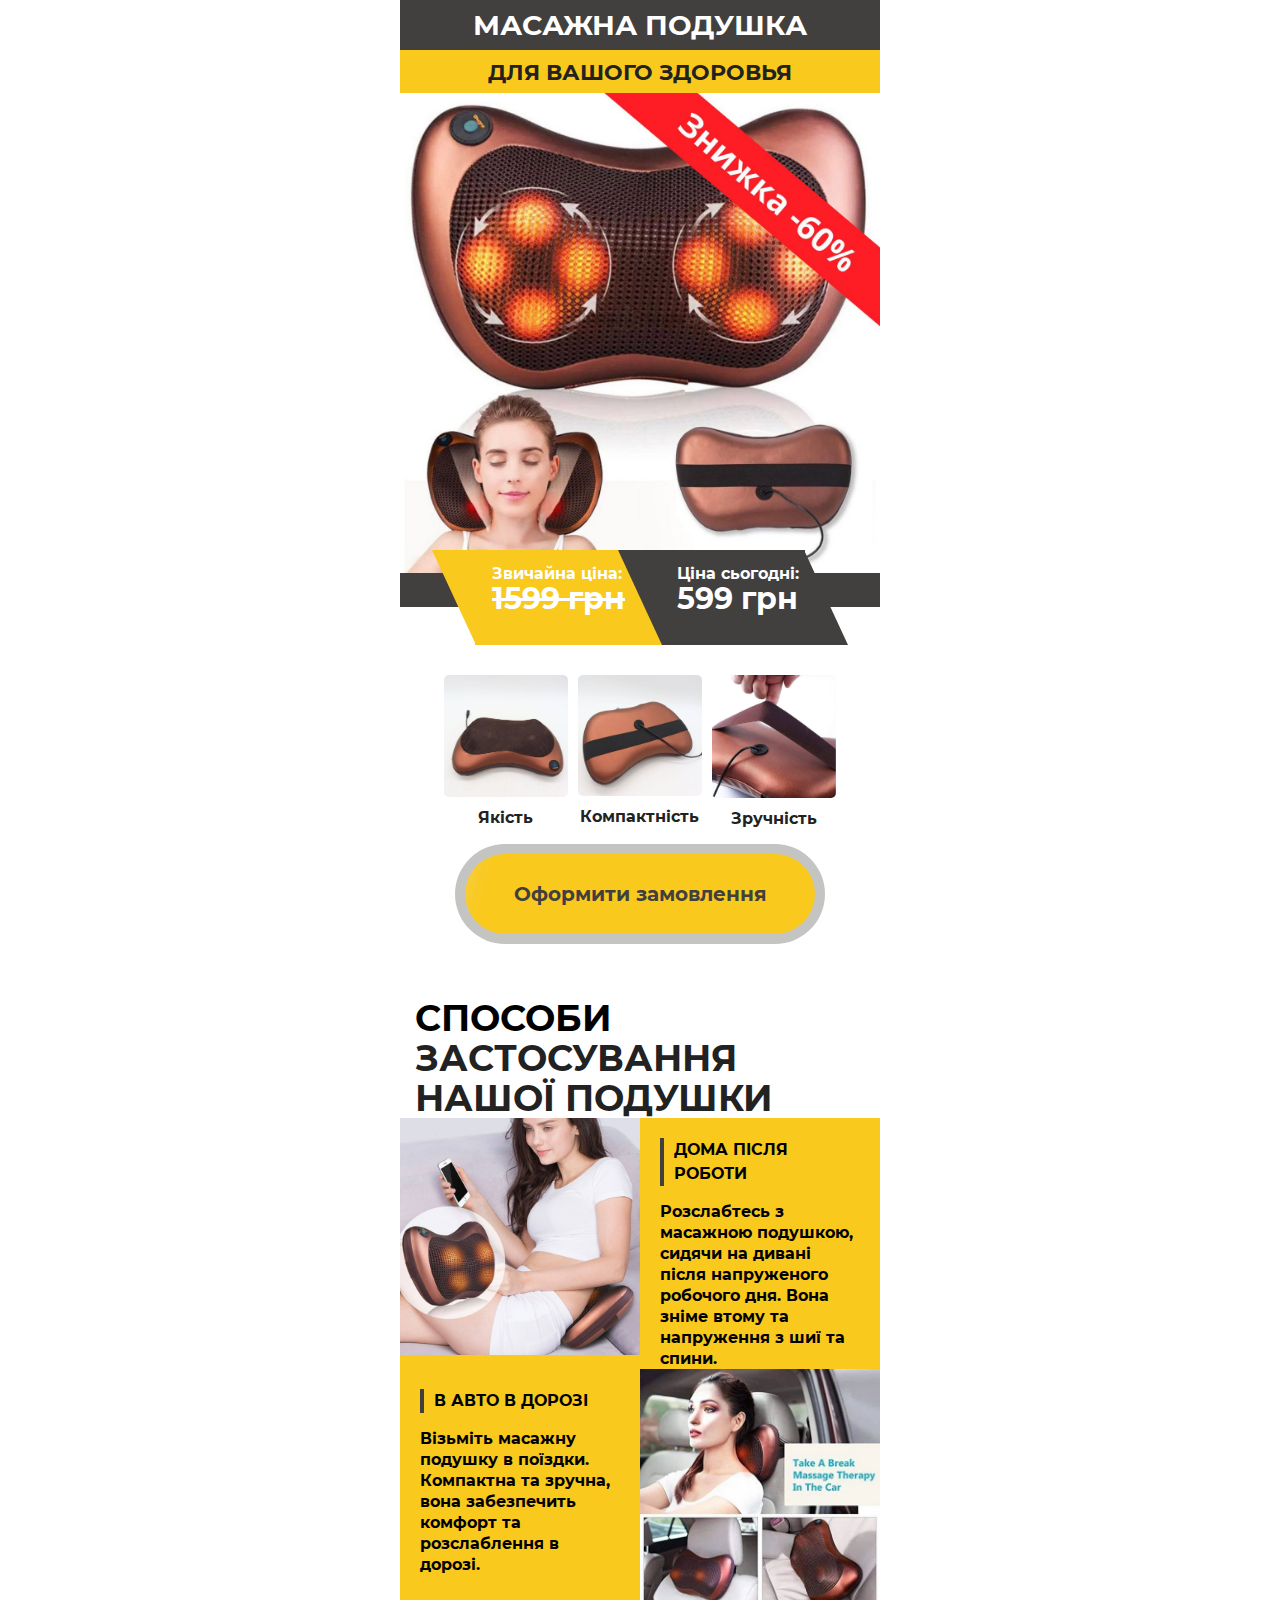
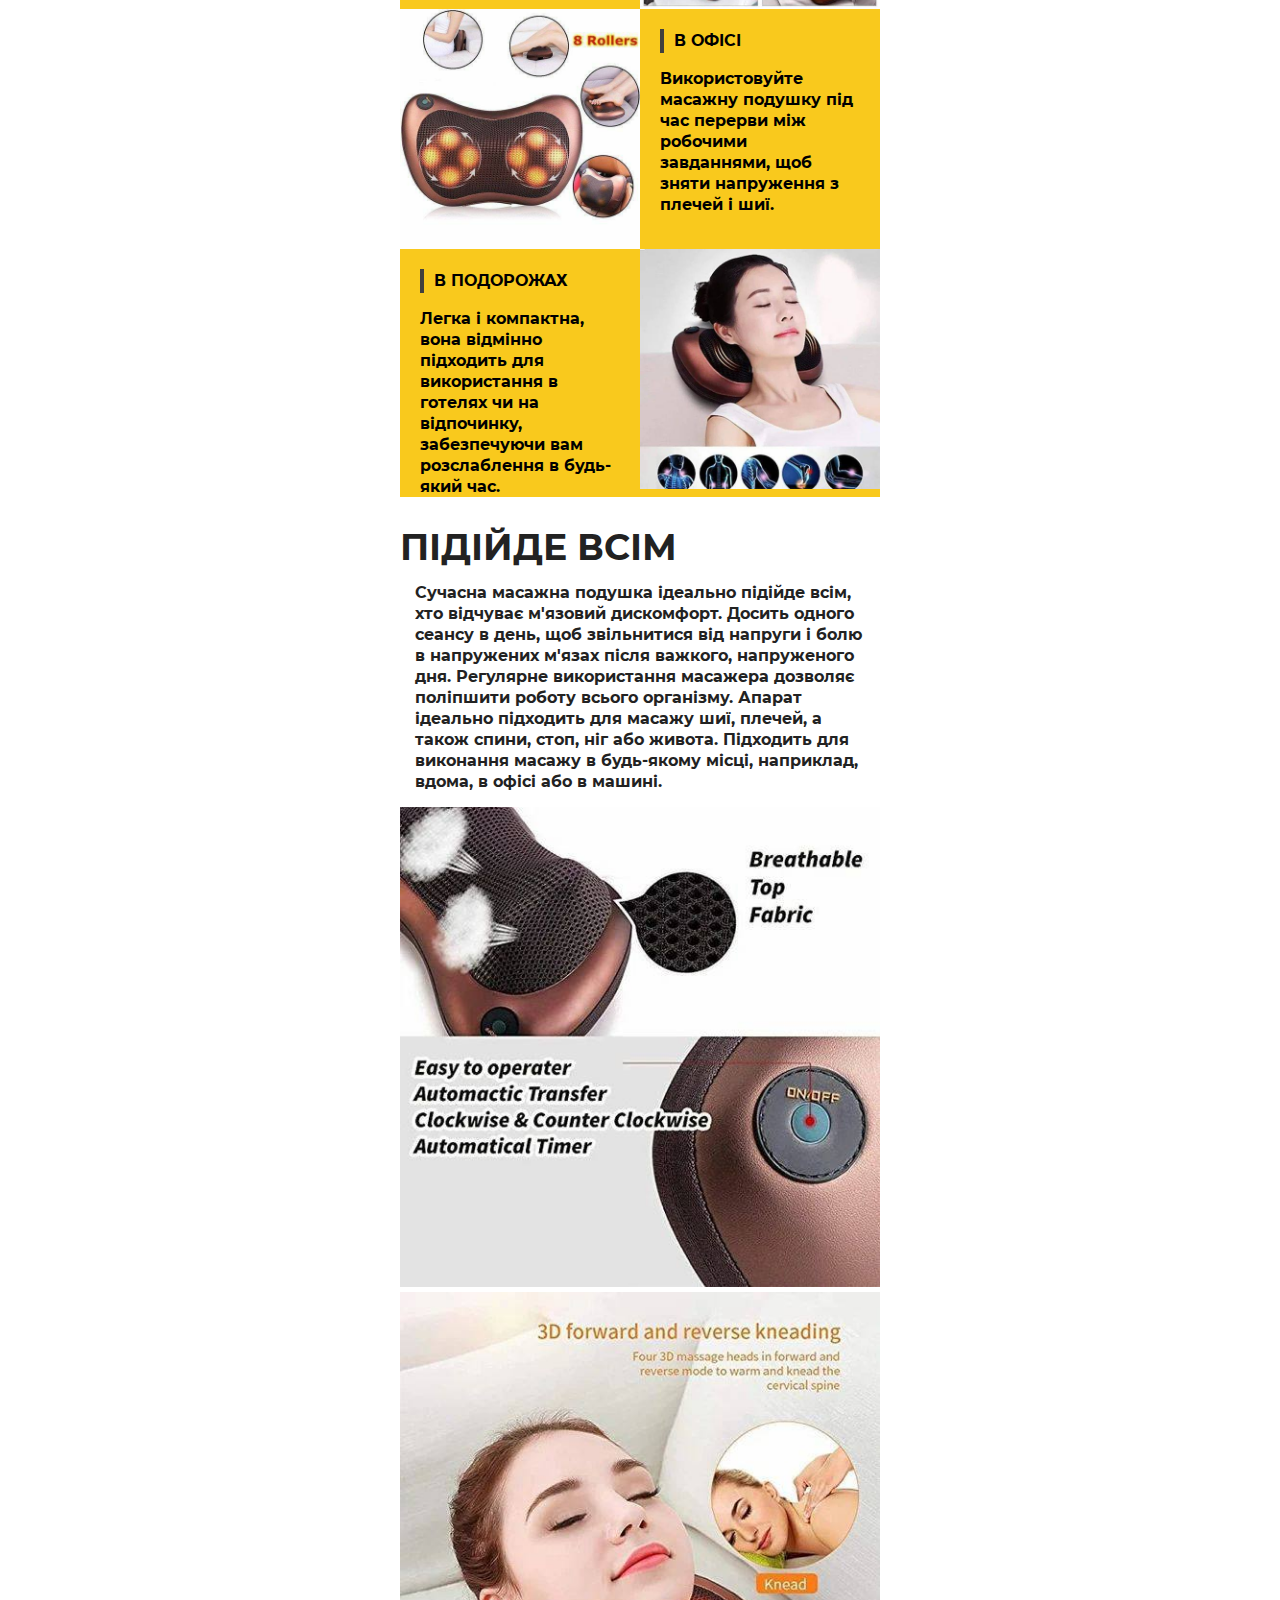
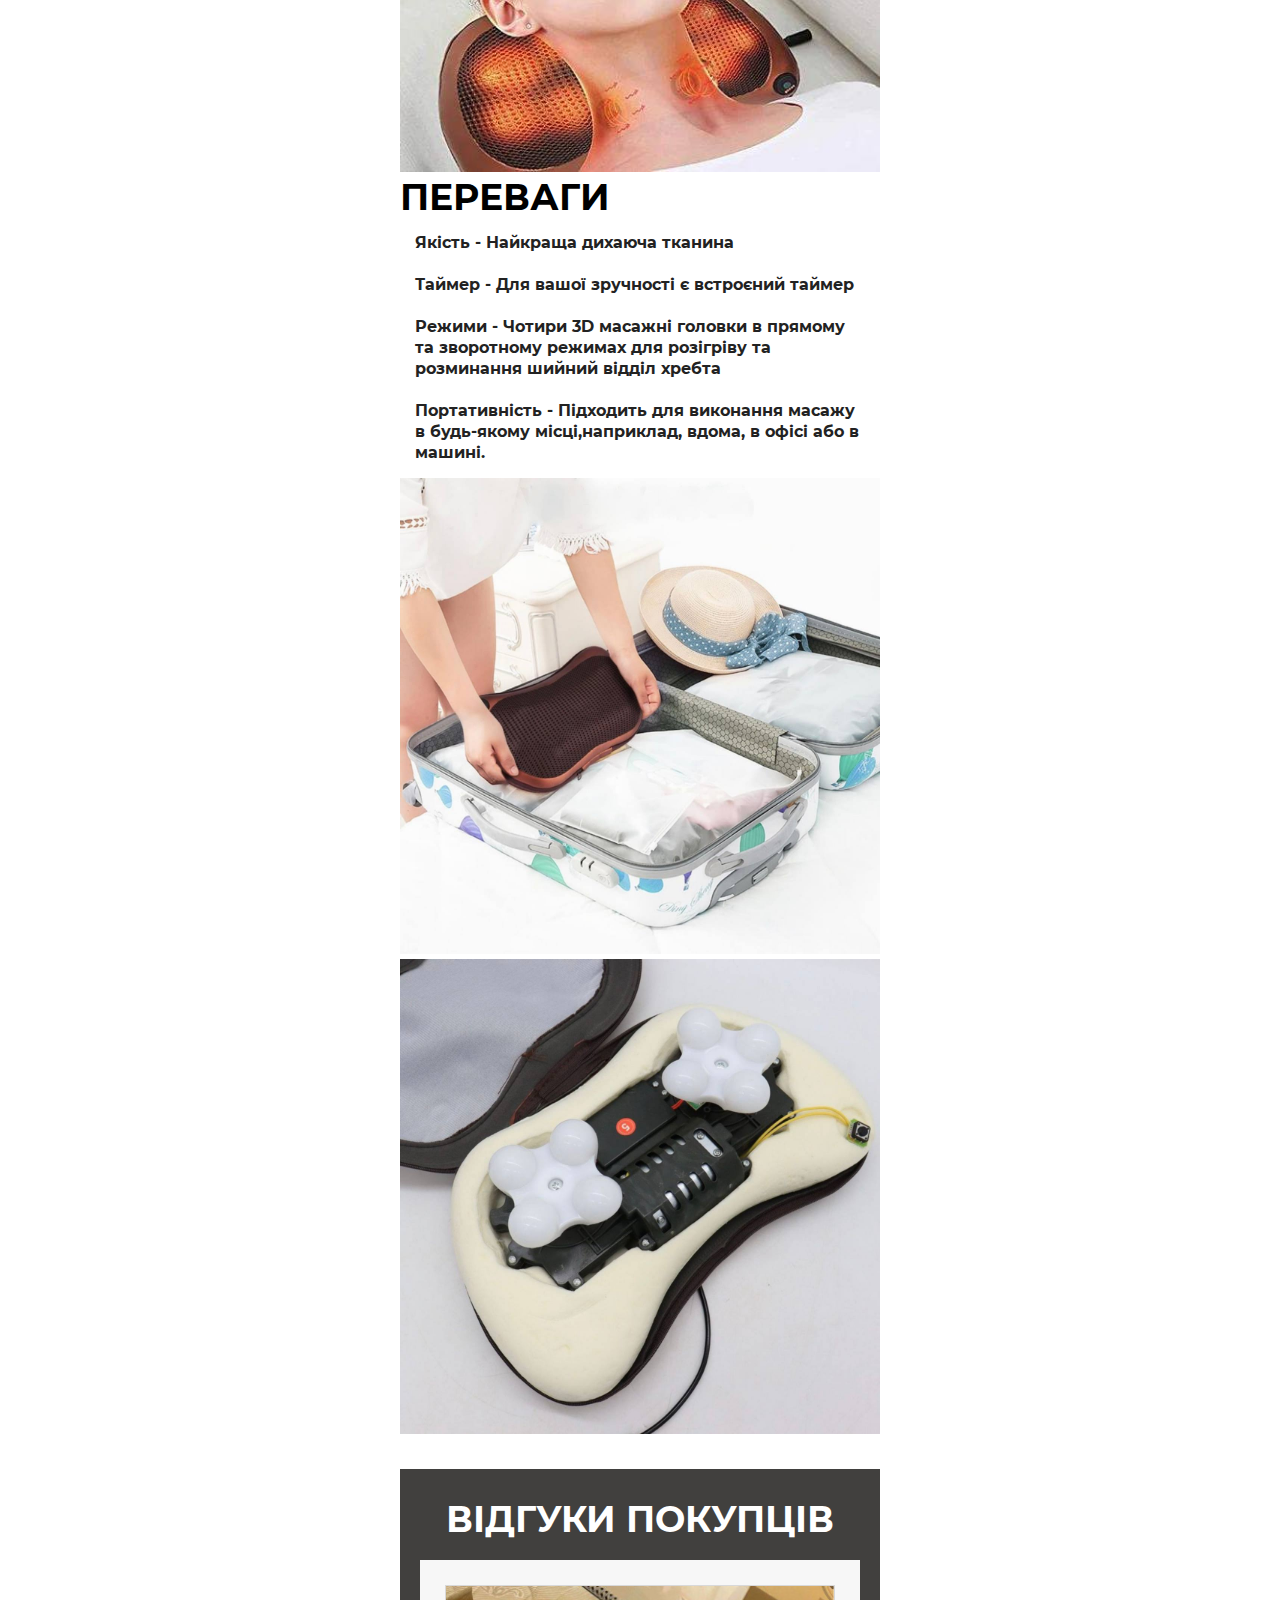
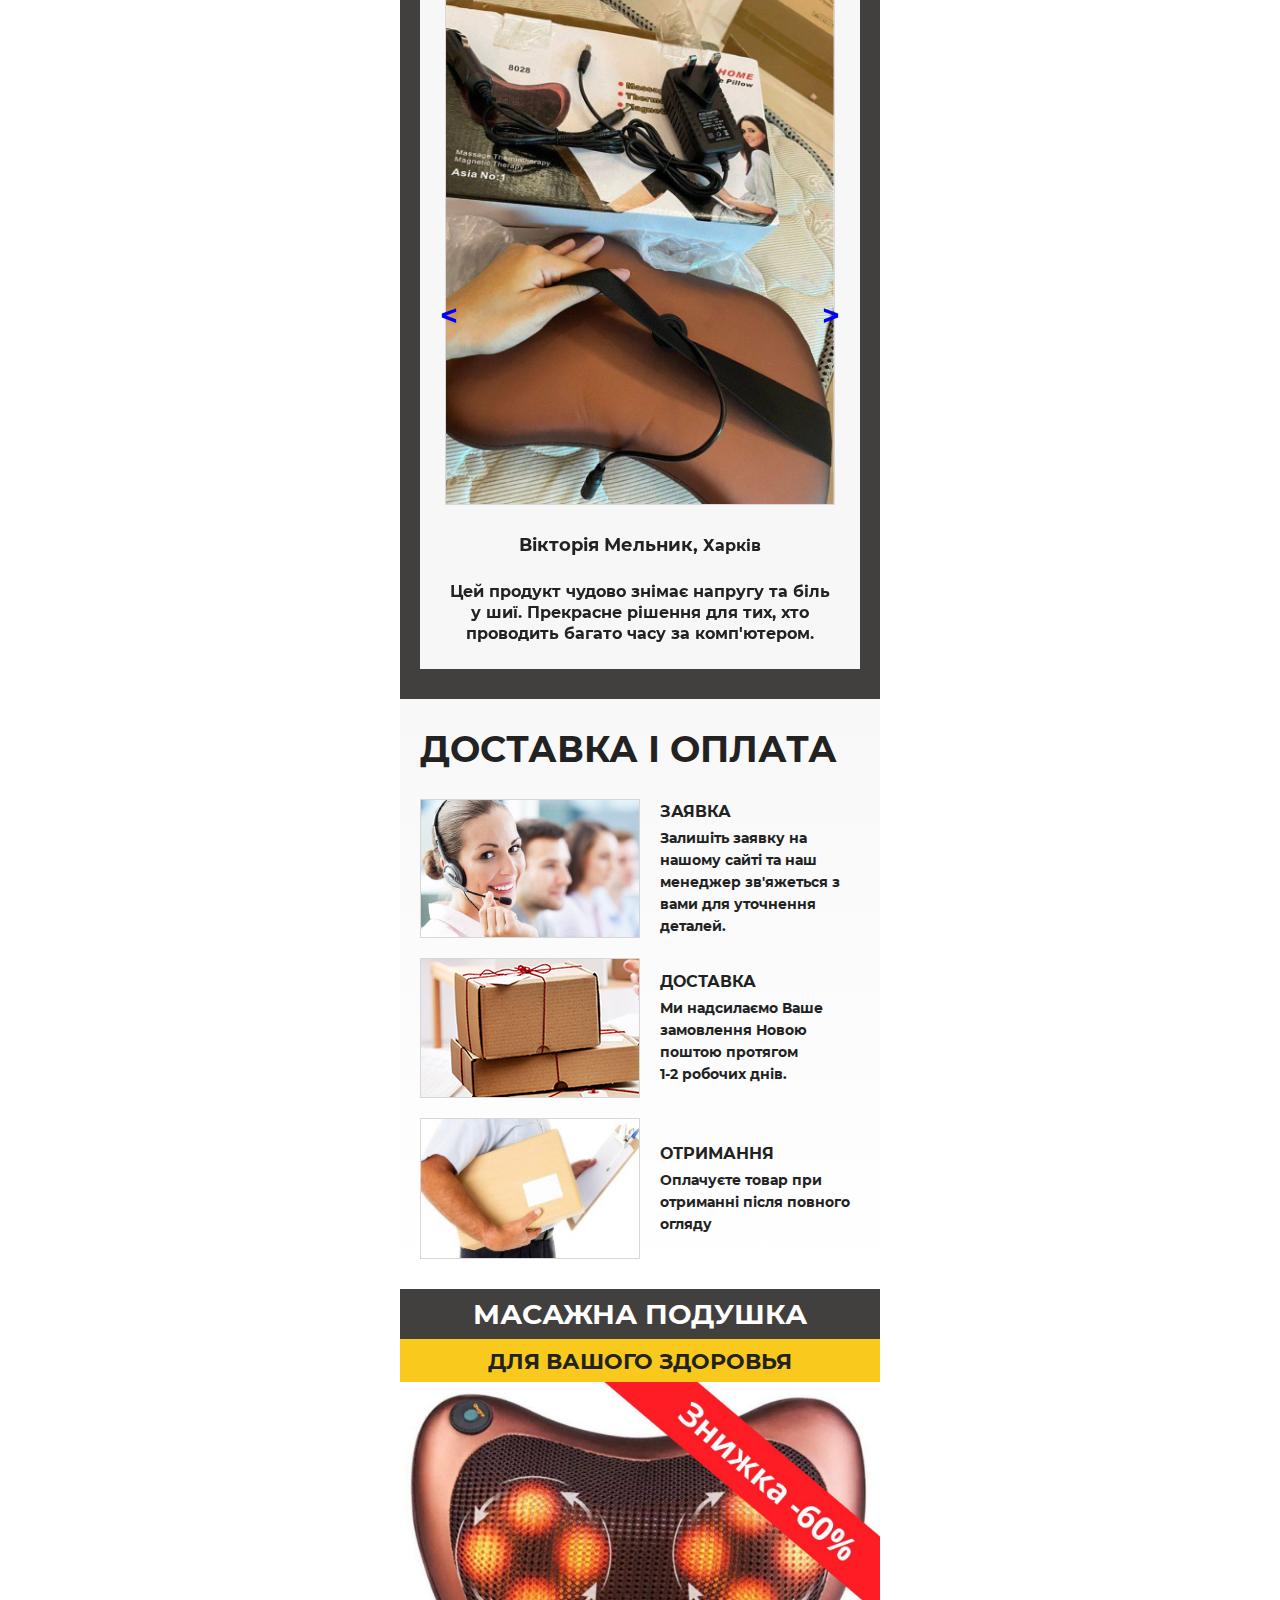
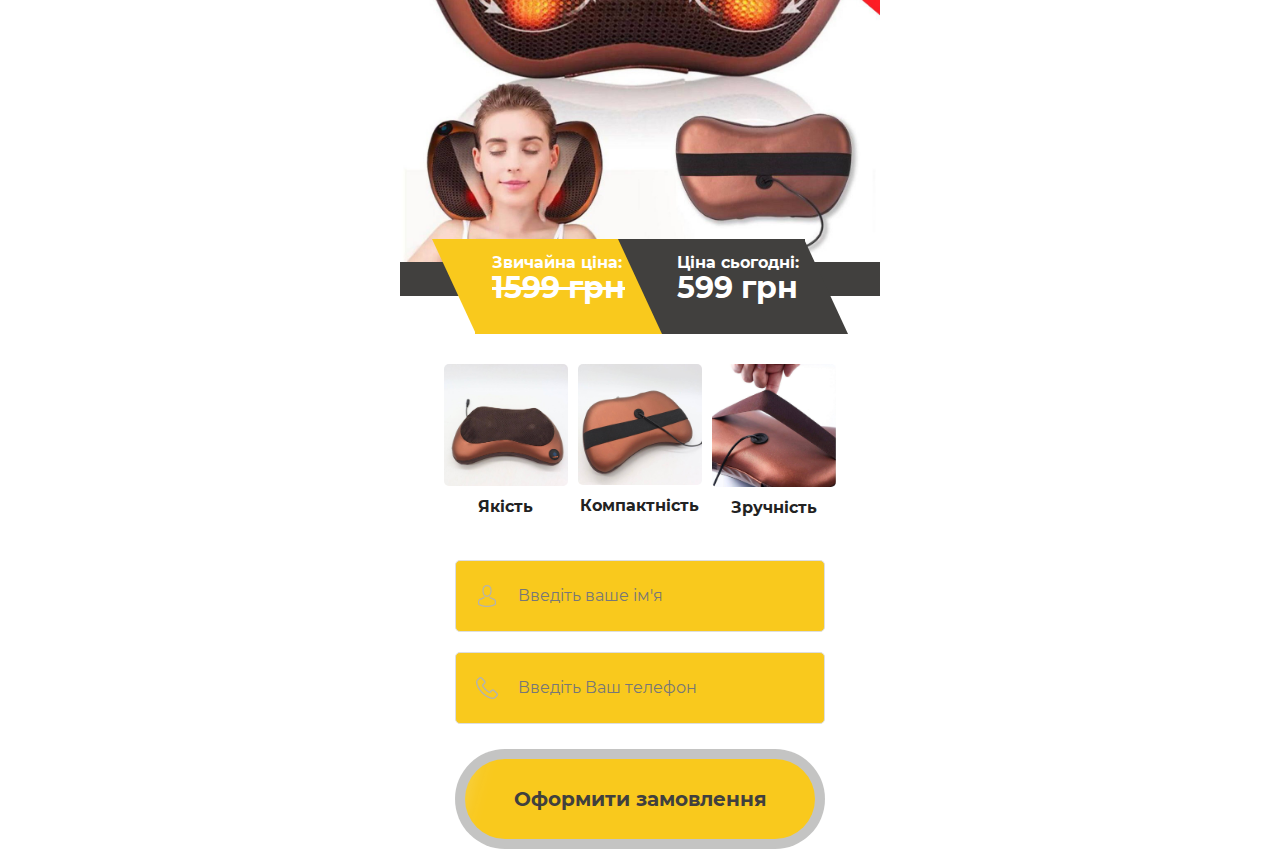
==== commit 3c6acaba: "new site" ====
--- a/index.html
+++ b/index.html
@@ -77,7 +77,7 @@
 		   <!-- components -->
 		<section class="components_section">
             <div style="text-align: left; margin-left: 15px;">
-                <h2 class="title"><span>Спсоби</span> <br>застосування Нашої подушки</h2>
+                <h2 class="title"><span>Способи</span> <br>застосування Нашої подушки</h2>
             </div>
             <div class="benefits_list7">
                 <div class="benefit_item clearfix">
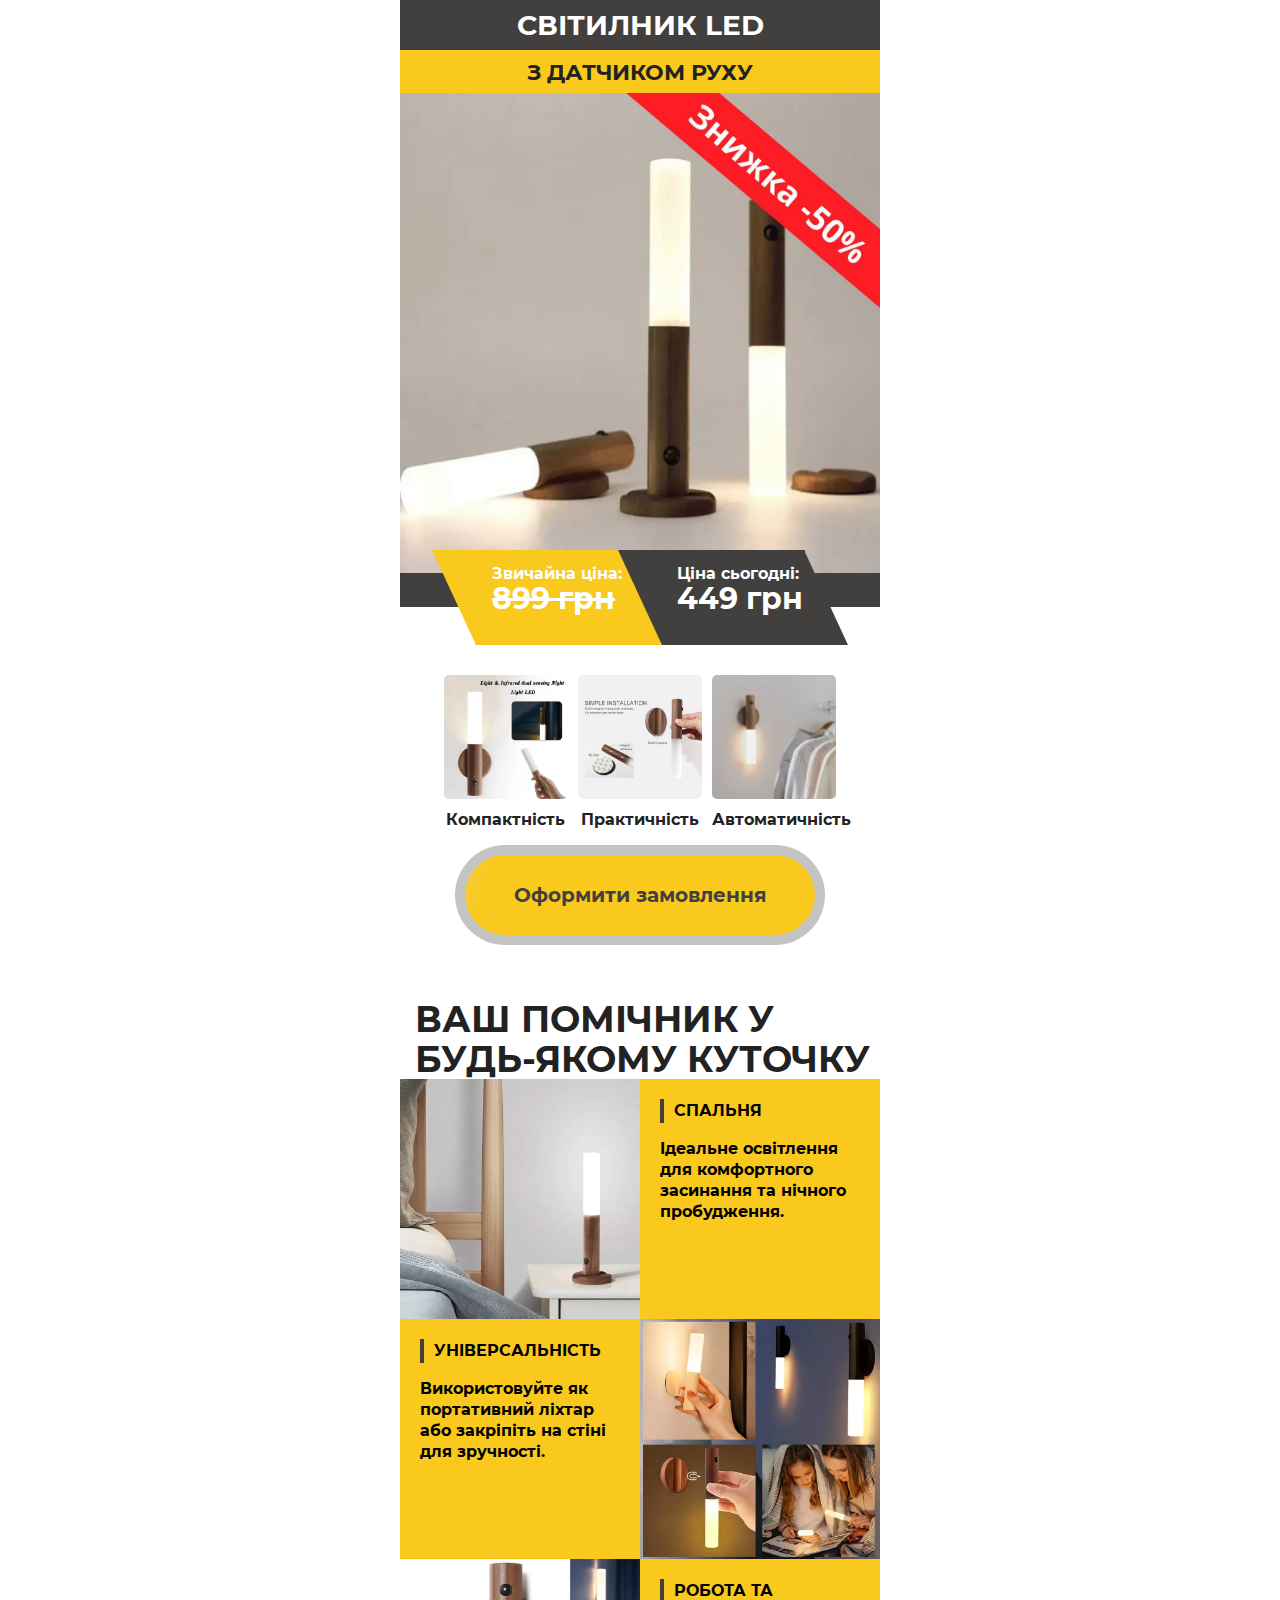
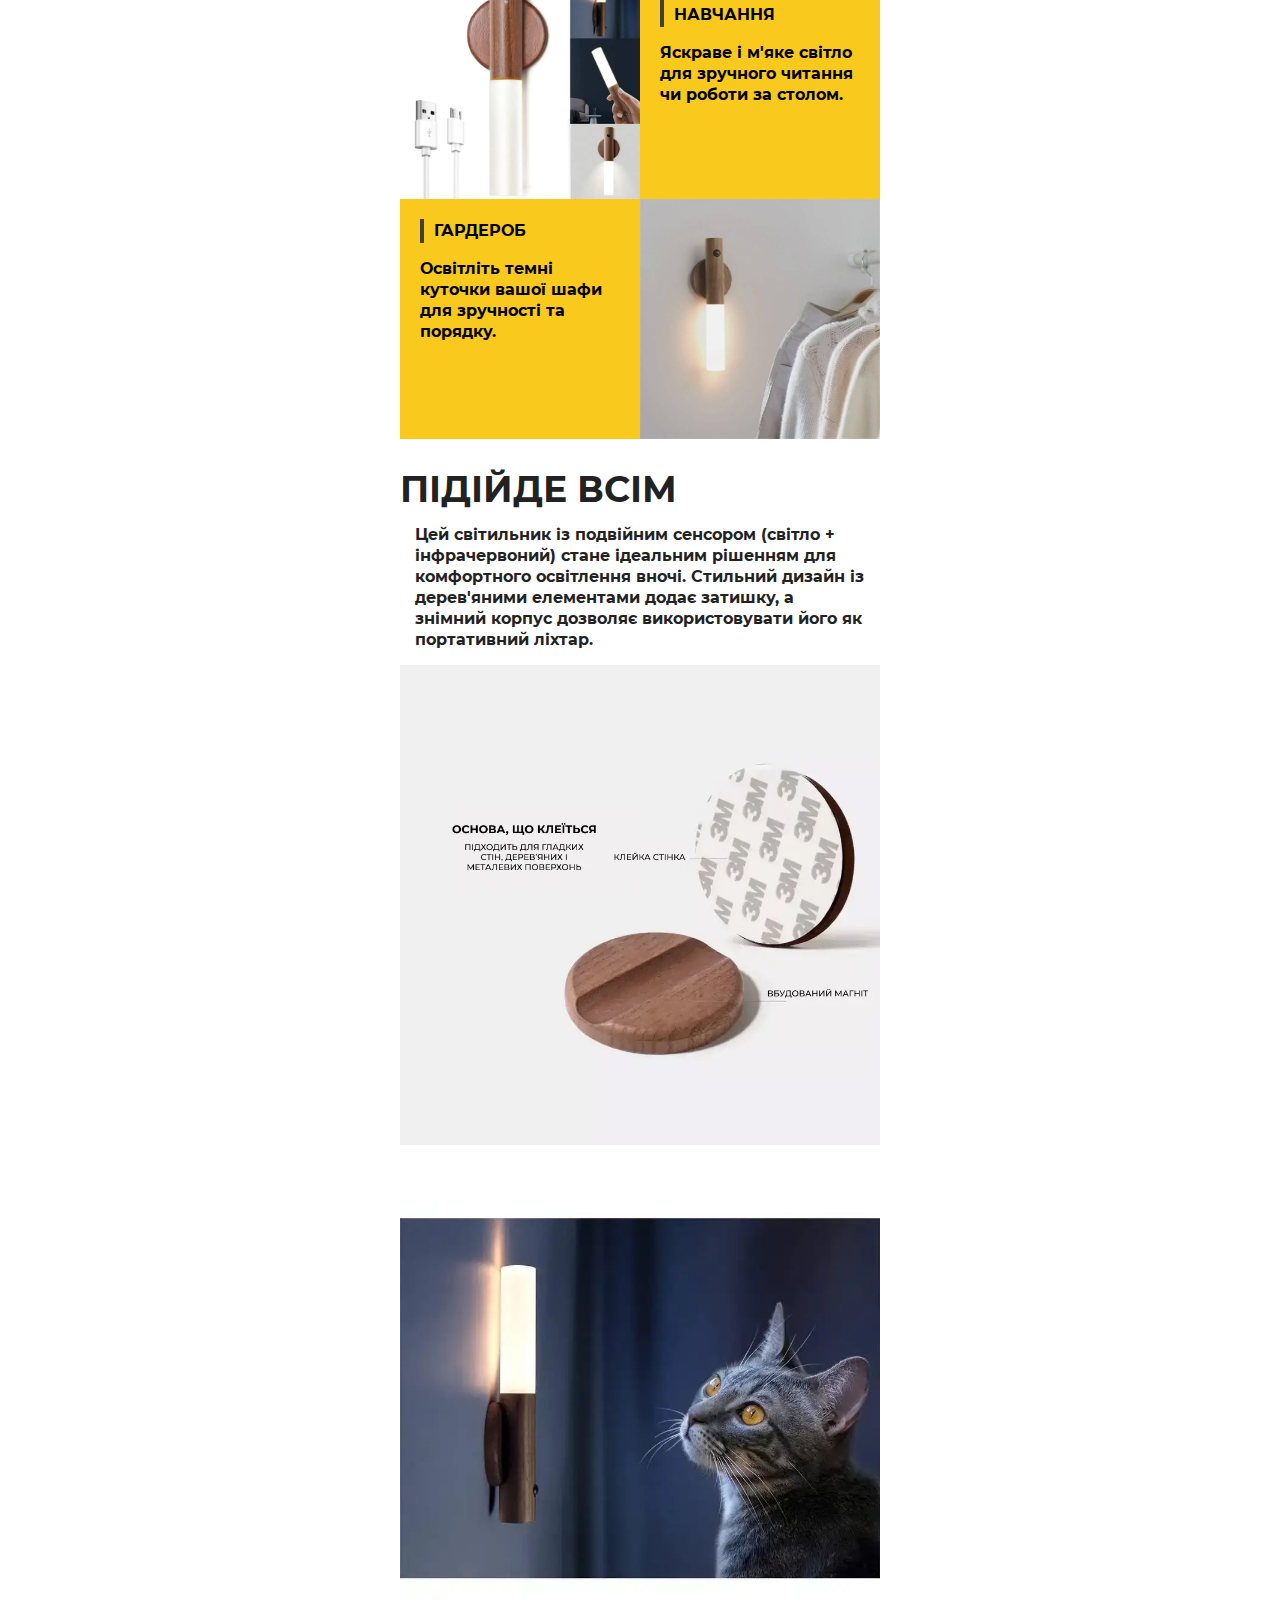
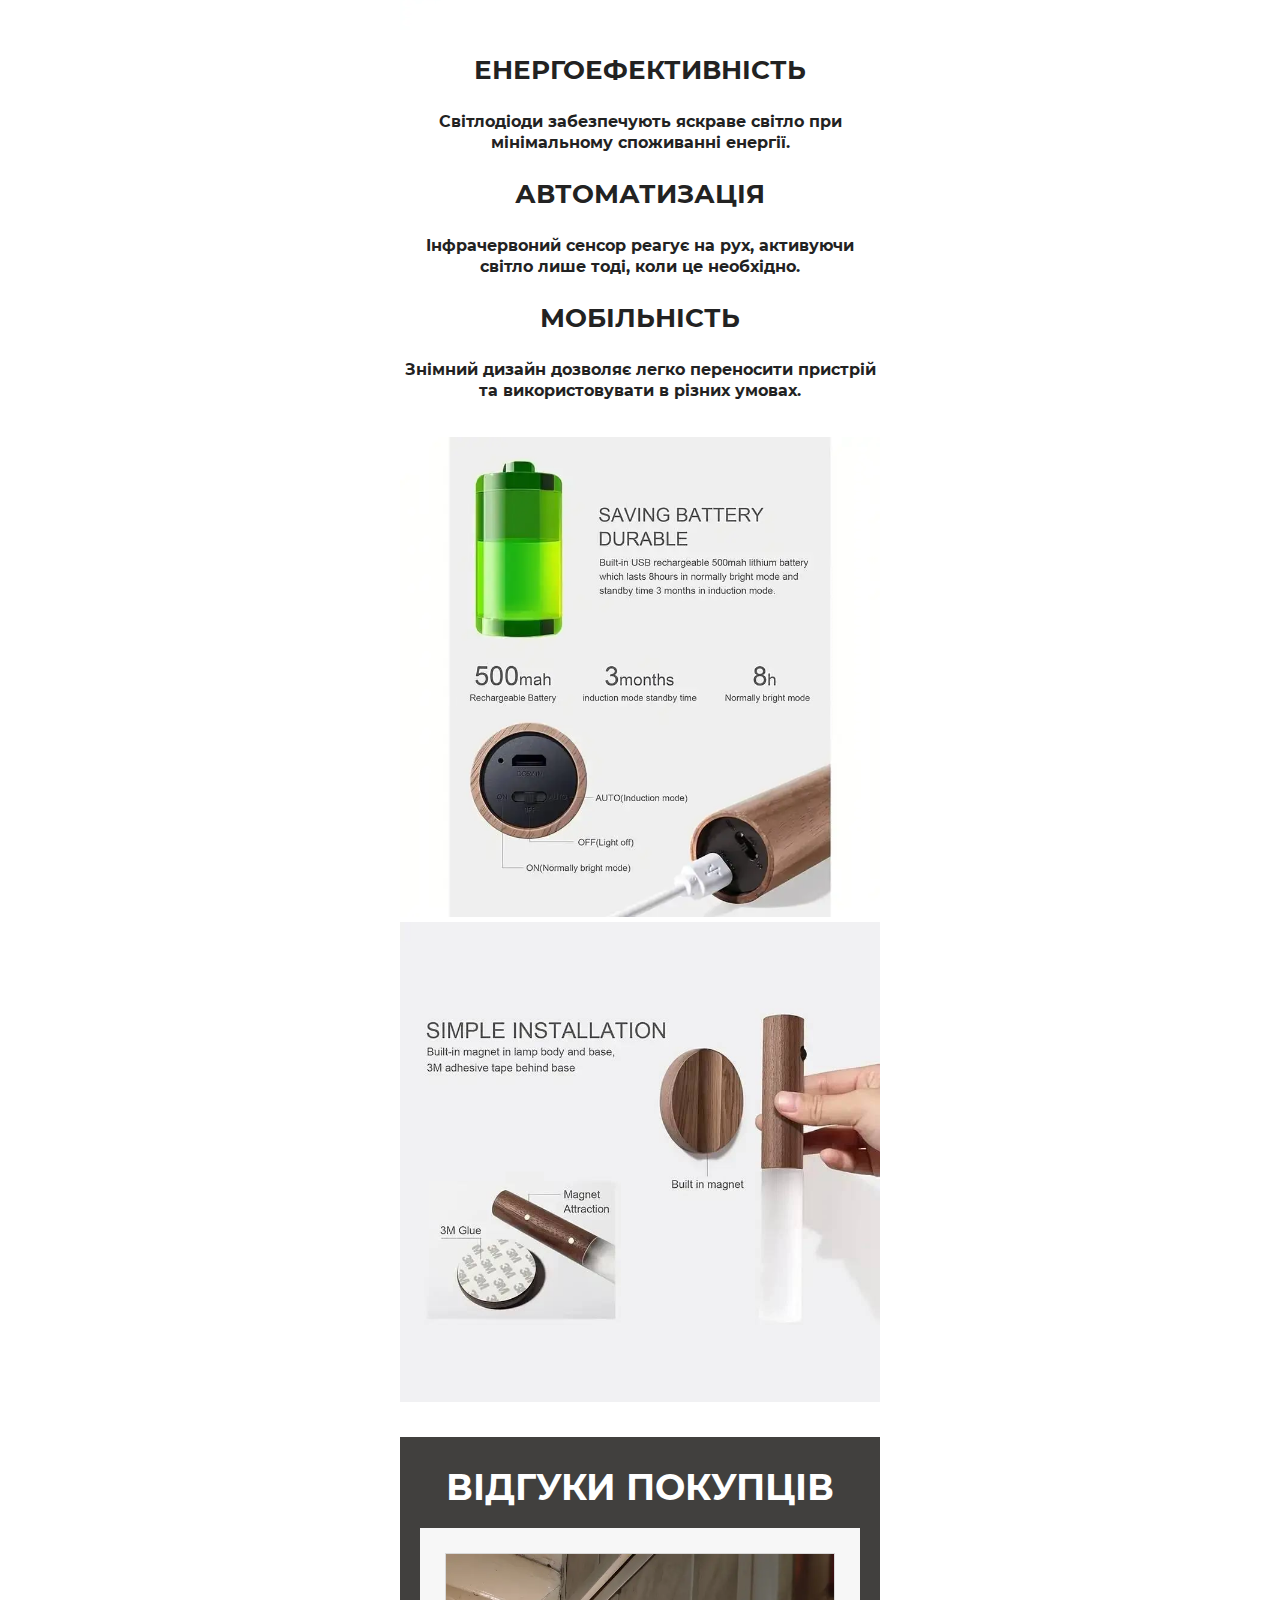
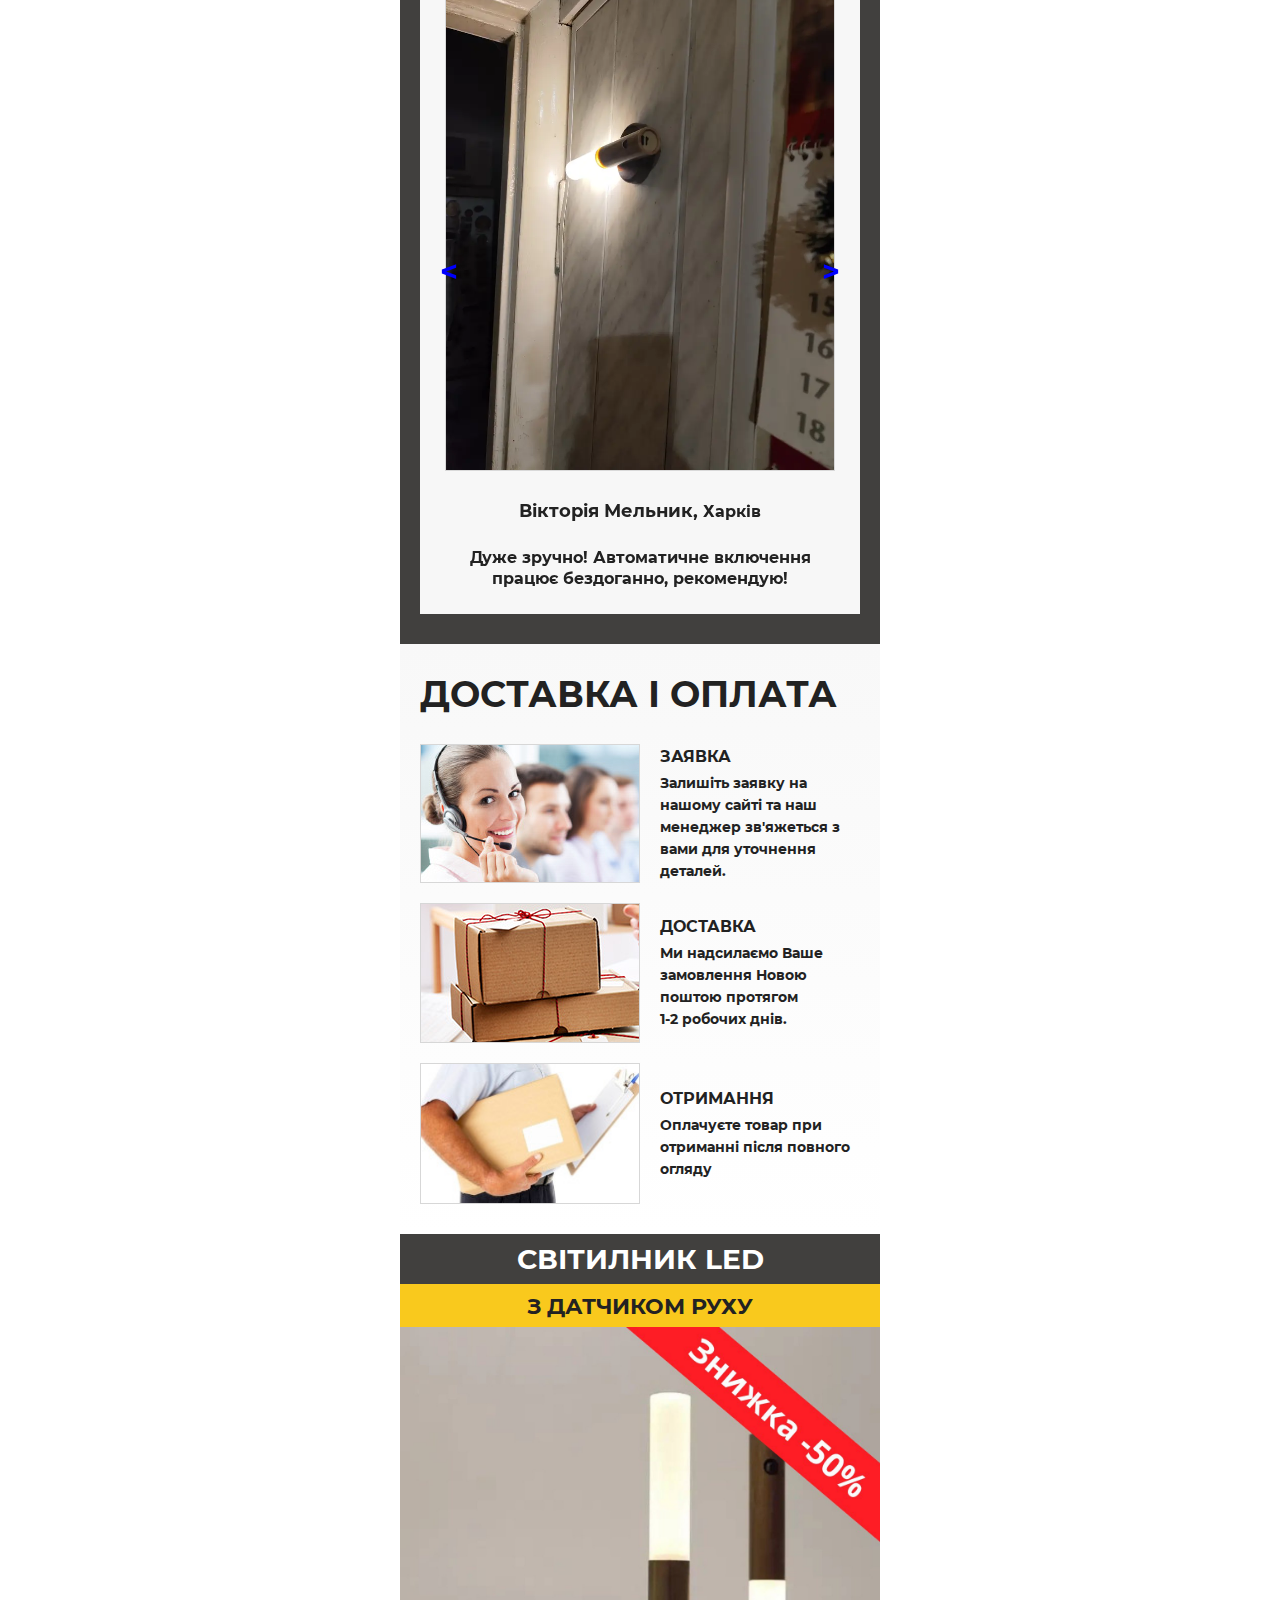
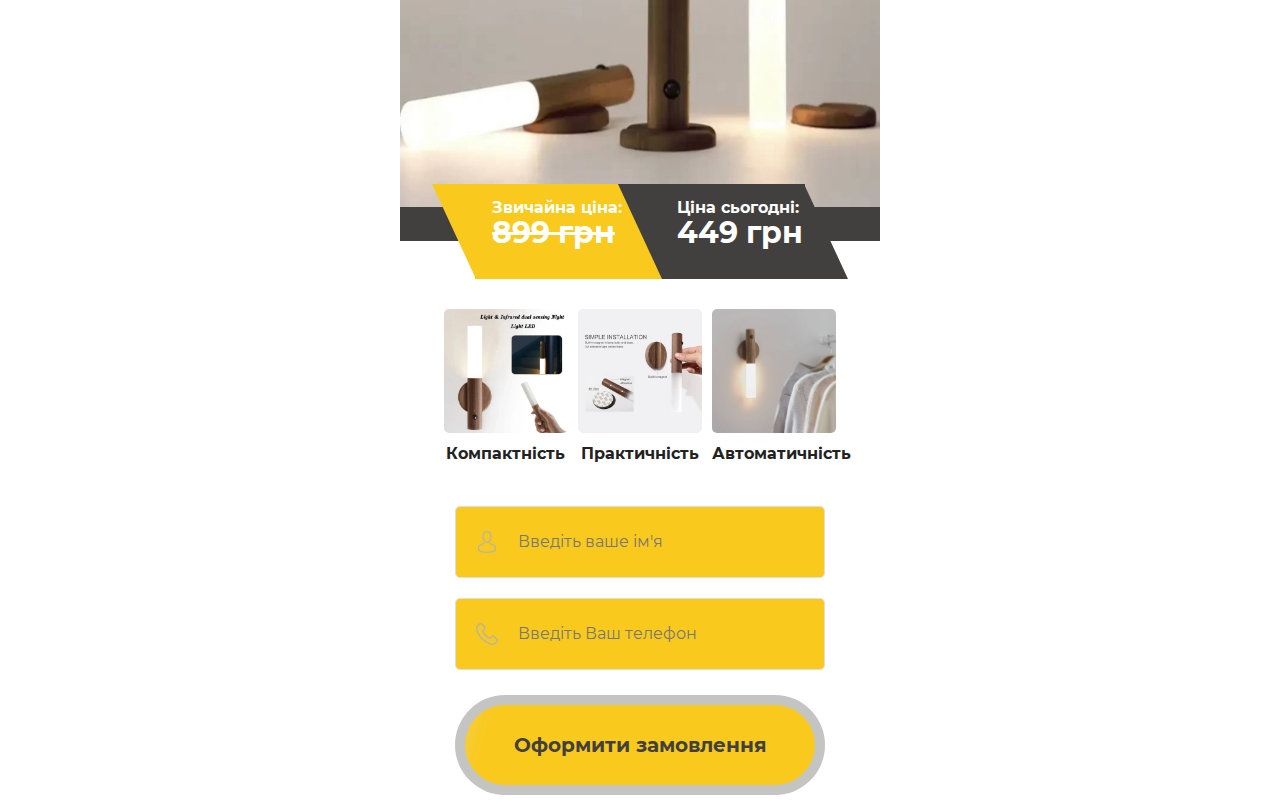
==== commit 3f7dc3d5: "new product" ====
--- a/index.html
+++ b/index.html
@@ -4,10 +4,7 @@
     <meta charset="utf-8">
     <meta name="viewport" content="width=480">
 
-    <title>Масажна подушка</title>
-    <meta name="description" content="Масажна подушка">
-    <meta name="keywords" content="Масажна подушка">
-    
+    <title>Led лампа</title>
     <link rel="shortcut icon" href="site/kitchendispanserproduct3_ua/images/favicon.png" type="image/x-icon">
     <link rel="stylesheet" type="text/css" href="site/kitchendispanserproduct3_ua/css/reset.css">
     <link rel="stylesheet" type="text/css" href="site/kitchendispanserproduct3_ua/css/owl.carousel.min.css">
@@ -36,36 +33,36 @@
         <!-- header 3 -->
         <header class="offer_section offer3">
             <h1 class="main_title">
-                МАСАЖНА ПОДУШКА <br>
+                СВІТИЛНИК LED <br>
             </h1>
 
             <div class="info_block">
-                <p class="subtitle">ДЛЯ ВАШОГО ЗДОРОВЬЯ </p>
-                <img src="img/sell.jpg" alt="">
+                <p class="subtitle">з датчиком руху </p>
+                <img src="new_img/sale.jpg" alt="">
             </div>
 
             <div class="price_block">
                 <div class="price_item old">
                     <div class="text">Звичайна ціна:</div>
-                    <div class="value">1599 грн </div>
+                    <div class="value">899 грн </div>
                 </div>
                 <div class="price_item new">
                     <div class="text">Ціна сьогодні:</div>
-                    <div class="value">599 грн</div>
+                    <div class="value">449 грн</div>
                 </div>
             </div>
             <div class="benefits_block clearfix">
                 <div class="benefit_item">
-                    <img src="img/1Of3.jpg" alt="">
-                    <p>Якість</p>
-                </div>
-                <div class="benefit_item">
-                    <img src="img/2of3.jpg" alt="">
+                    <img src="new_img/main.jpeg" alt="">
                     <p>Компактність</p>
                 </div>
                 <div class="benefit_item">
-                    <img src="img/3of3.jpg" alt="">
-                    <p>Зручність</p>
+                    <img src="new_img/install.jpeg" alt="">
+                    <p>Практичність</p>
+                </div>
+                <div class="benefit_item">
+                    <img src="new_img/closet.jpeg" alt="">
+                    <p>Автоматичність</p>
                 </div>
             </div>
                 <a href="index.html#order_form" class="button">Оформити замовлення</a>
@@ -77,35 +74,35 @@
 		   <!-- components -->
 		<section class="components_section">
             <div style="text-align: left; margin-left: 15px;">
-                <h2 class="title"><span>Способи</span> <br>застосування Нашої подушки</h2>
+                <h2 class="title">Ваш помічник у будь-якому куточку</h2>
             </div>
             <div class="benefits_list7">
                 <div class="benefit_item clearfix">
-                    <img src="img/home.jpg" alt="">
+                    <img src="new_img/bad.webp" alt="">
                     <div class="text_block">
-                        <h4>Дома після роботи</h4>
-                        <p> Розслабтесь з масажною подушкою, сидячи на дивані після напруженого робочого дня. Вона зніме втому та напруження з шиї та спини.</b></p>
+                        <h4>Спальня</h4>
+                        <p>Ідеальне освітлення для комфортного засинання та нічного пробудження.</p>
                    </div>
                 </div>
                 <div class="benefit_item clearfix">
-                    <img src="img_2/use4.jpeg" alt="">
+                    <img src="new_img/use.webp" alt="">
                     <div class="text_block">
-                        <h4>В авто в дорозі</h4>
-                        <p> Візьміть масажну подушку в поїздки. Компактна та зручна, вона забезпечить комфорт та розслаблення в дорозі.</p>
+                        <h4>Універсальність</h4>
+                        <p>Використовуйте як портативний ліхтар або закріпіть на стіні для зручності.</p>
                     </div>
                 </div>
                 <div class="benefit_item clearfix">
-                    <img src="img_2/use3.jpeg" alt="">
+                    <img src="new_img/use_2.webp" alt="">
                     <div class="text_block">
-                        <h4>В офісі</h4>
-                        <p> Використовуйте масажну подушку під час перерви між робочими завданнями, щоб зняти напруження з плечей і шиї.</p>
+                        <h4>Робота та навчання</h4>
+                        <p>Яскраве і м'яке світло для зручного читання чи роботи за столом.</p>
                     </div>
 			    </div>
                       <div class="benefit_item clearfix">
-                    <img src="img_2/use2.jpeg" alt="">
+                    <img src="new_img/closet.jpeg" alt="">
                     <div class="text_block">
-                        <h4>В подорожах</h4>
-                        <p>Легка і компактна, вона відмінно підходить для використання в готелях чи на відпочинку, забезпечуючи вам розслаблення в будь-який час.</p>
+                        <h4>Гардероб</h4>
+                        <p>Освітліть темні куточки вашої шафи для зручності та порядку.</p>
                     </div>					
             </div>
         </section>
@@ -119,25 +116,24 @@
                 <h2 class="title">підійде всім</h2>
             </div>
             <p>
-                Сучасна масажна подушка ідеально підійде всім, хто відчуває м'язовий дискомфорт. 
-                Досить одного сеансу в день, щоб звільнитися від напруги і болю в напружених м'язах після важкого, 
-                напруженого дня. Регулярне використання масажера дозволяє поліпшити роботу всього організму. 
-                Апарат ідеально підходить для масажу шиї, плечей, а також спини, стоп, ніг або живота. Підходить 
-                для виконання масажу в будь-якому місці, наприклад, вдома, в офісі або в машині.			   
+                Цей світильник із подвійним сенсором (світло + інфрачервоний) стане ідеальним 
+                рішенням для комфортного освітлення вночі. Стильний дизайн із дерев'яними елементами 
+                додає затишку, а знімний корпус дозволяє використовувати його як портативний ліхтар.		   
             </p>
-			<img style="width: 480px;" src="img_2/feature1.jpeg" alt="">
-			<img style="width: 480px;" src="img_2/feature2.jpeg" alt="">
-            <div style="text-align: left;">
-                <h2 class="title"><span>ПЕРЕВАГИ </h2>
-            </div>
+			<img style="width: 480px;" src="new_img/urk_klej.webp" alt="">
+			<img style="width: 480px;" src="new_img/cat.webp" alt="">
             <p>
-               Якість - Найкраща дихаюча тканина<br> <br/>			   
-               Таймер - Для вашої зручності є встроєний таймер<br> <br/>			   
-               Режими - Чотири 3D масажні головки в прямому та зворотному режимах для розігріву та розминання шийний відділ хребта<br>	<br/>		   
-               Портативність - Підходить для виконання масажу в будь-якому місці,наприклад, вдома, в офісі або в машині.			   
+                <center><h3 class="title">Енергоефективність</h3></center> <br> 
+                <center>Світлодіоди забезпечують яскраве світло при мінімальному споживанні енергії.</center> <br>
+
+                <center><h3 class="title">Автоматизація</h3></center> <br> 
+                <center>Інфрачервоний сенсор реагує на рух, активуючи світло лише тоді, коли це необхідно. </center> <br>
+
+                <center><h3 class="title">Мобільність</h3></center> <br> 
+                <center>Знімний дизайн дозволяє легко переносити пристрій та використовувати в різних умовах.</center> <br>  
             </p>
-			<img style="width: 480px;" src="img/compact.jpg" alt="">
-			<img style="width: 480px;" src="img/inside.jpg" alt="">
+			<img style="width: 480px;" src="new_img/char.webp" alt="">
+			<img style="width: 480px;" src="new_img/install.jpeg" alt="">
         </div>
 		
         </section>
@@ -147,24 +143,22 @@
 			<br>
 			<div class="reviews_list owl-carousel">
 				<div class="review_item">
-					<img class="photo" src="img_2/rewiews/photo_2025-01-11 13.38.35.jpeg" >
+					<img class="photo" src="new_img/rew.webp">
 					<div class="author_info"><b>Вікторія Мельник,</b> Харків</div>
-					<p> Цей продукт чудово знімає напругу та біль у шиї. Прекрасне рішення для тих, хто проводить багато часу за комп'ютером.</p>
+					<p> Дуже зручно! Автоматичне включення працює бездоганно, рекомендую!</p>
 				</div>
 				<div class="review_item">
-					<img class="photo" src="img_2/rewiews/photo_2025-01-11 13.38.38.jpeg" >
+					<img class="photo" src="new_img/box.webp" >
 					<div class="author_info"><b>Валентин Наход,</b> Ковель</div>
-					<p>Просто чудово! Легко користуватись, а головне – ефективно знімає біль у спині та шиї. Рекомендую!</p>
+					<p>Стильний дизайн і простота встановлення, ідеально для дому!</p>
 				</div>
 				<div class="review_item">
-					<img class="photo" src="img_2/rewiews/photo_2025-01-11 13.38.34.jpeg" >
 					<div class="author_info"><b>Сергій Пономаренко,</b> Дніпро</div>
-					<p>Цей продукт зменшив мої постійні болі у спині. Користуюсь щодня, і вже відчуваю помітне полегшення.</p>
+					<p>Легко заряджається, і батареї вистачає надовго. Дуже задоволений покупкою.</p>
 				</div>
 				<div class="review_item">
-					<img class="photo" src="img_2/rewiews/photo_2025-01-11 13.38.42.jpeg" >
 					<div class="author_info"><b>Ірина Шевченко,</b> Львів</div>
-					<p> Масажна подушка – це справжня знахідка для мене. Вона допомогла зняти біль у спині після важкого дня. Рекомендую всім! </p>
+					<p> Чудовий варіант для коридорів і темних кутів, де немає звичайного освітлення. </p>
 				</div>
 			</div>
            
@@ -208,49 +202,47 @@
 		<!-- /order info 1 -->
         <header class="offer_section offer3">
             <h1 class="main_title">
-                МАСАЖНА ПОДУШКА <br>
+                СВІТИЛНИК LED <br>
             </h1>
 
             <div class="info_block">
-                <p class="subtitle">ДЛЯ ВАШОГО ЗДОРОВЬЯ </p>
-                <img src="img/sell.jpg" alt="">
+                <p class="subtitle">з датчиком руху </p>
+                <img src="new_img/sale.jpg" alt="">
             </div>
 
             <div class="price_block">
                 <div class="price_item old">
                     <div class="text">Звичайна ціна:</div>
-                    <div class="value">1599 грн </div>
+                    <div class="value">899 грн </div>
                 </div>
                 <div class="price_item new">
                     <div class="text">Ціна сьогодні:</div>
-                    <div class="value">599 грн</div>
+                    <div class="value">449 грн</div>
                 </div>
             </div>
             <div class="benefits_block clearfix">
                 <div class="benefit_item">
-                    <img src="img/1Of3.jpg" alt="">
-                    <p>Якість</p>
-                </div>
-                <div class="benefit_item">
-                    <img src="img/2of3.jpg" alt="">
+                    <img src="new_img/main.jpeg" alt="">
                     <p>Компактність</p>
                 </div>
                 <div class="benefit_item">
-                    <img src="img/3of3.jpg" alt="">
-                    <p>Зручність</p>
+                    <img src="new_img/install.jpeg" alt="">
+                    <p>Практичність</p>
+                </div>
+                <div class="benefit_item">
+                    <img src="new_img/closet.jpeg" alt="">
+                    <p>Автоматичність</p>
                     <br>
                     <br>
                 </div>
-                <form id="order_form" class="main-order-form order_form" action="https://api.web3forms.com/submit" method="POST">
-                    <input type="hidden" name="access_key" value="563c1227-d829-4abb-8607-28d29b47cb95">
-
+                <form id="order_form" class="main-order-form order_form" method="POST">
                     <span class="swiper-notification" aria-live="assertive" aria-atomic="true"></span>
-                    <input class="field" type="text" name="name" placeholder="Введіть ваше ім'я" required="">
-                    <input class="field" type="tel" name="phone" placeholder="Введіть Ваш телефон" required="">
+                    <input class="field" type="text" name="name" placeholder="Введіть ваше ім'я" required>
+                    <input class="field" type="tel" name="phone" placeholder="Введіть Ваш телефон" required>
                     <button class="button button-m" type='submit'>Оформити замовлення</button>
                 </form>
         </header>
-        
+            
 
         
     </div>
--- a/site/kitchendispanserproduct3_ua/css/styles.css
+++ b/site/kitchendispanserproduct3_ua/css/styles.css
@@ -141,6 +141,14 @@
 	text-transform: uppercase;
 }
 
+h3.title {
+	margin: 0 0 0px;
+	font-weight: 700;
+	font-size: 26px;
+	line-height: 40px;
+	text-transform: uppercase;
+}
+
 
 
 h2.title span {
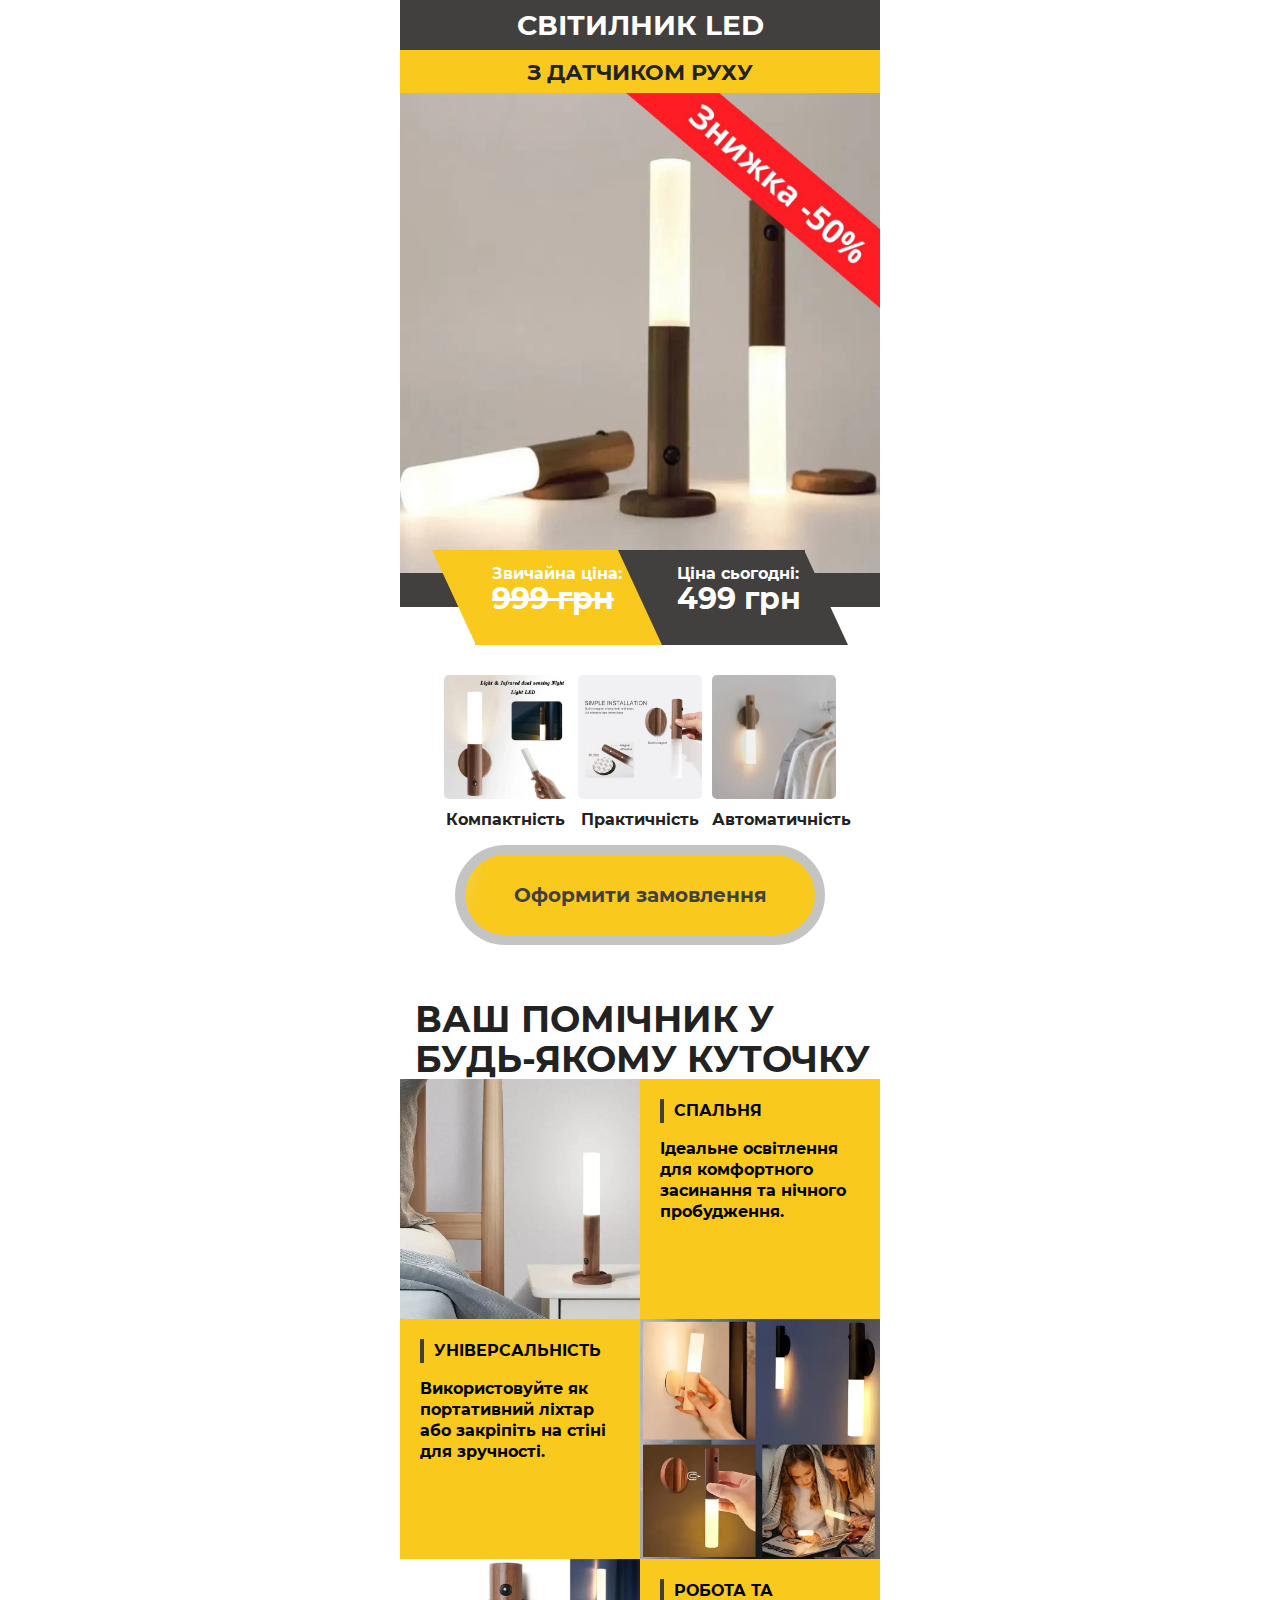
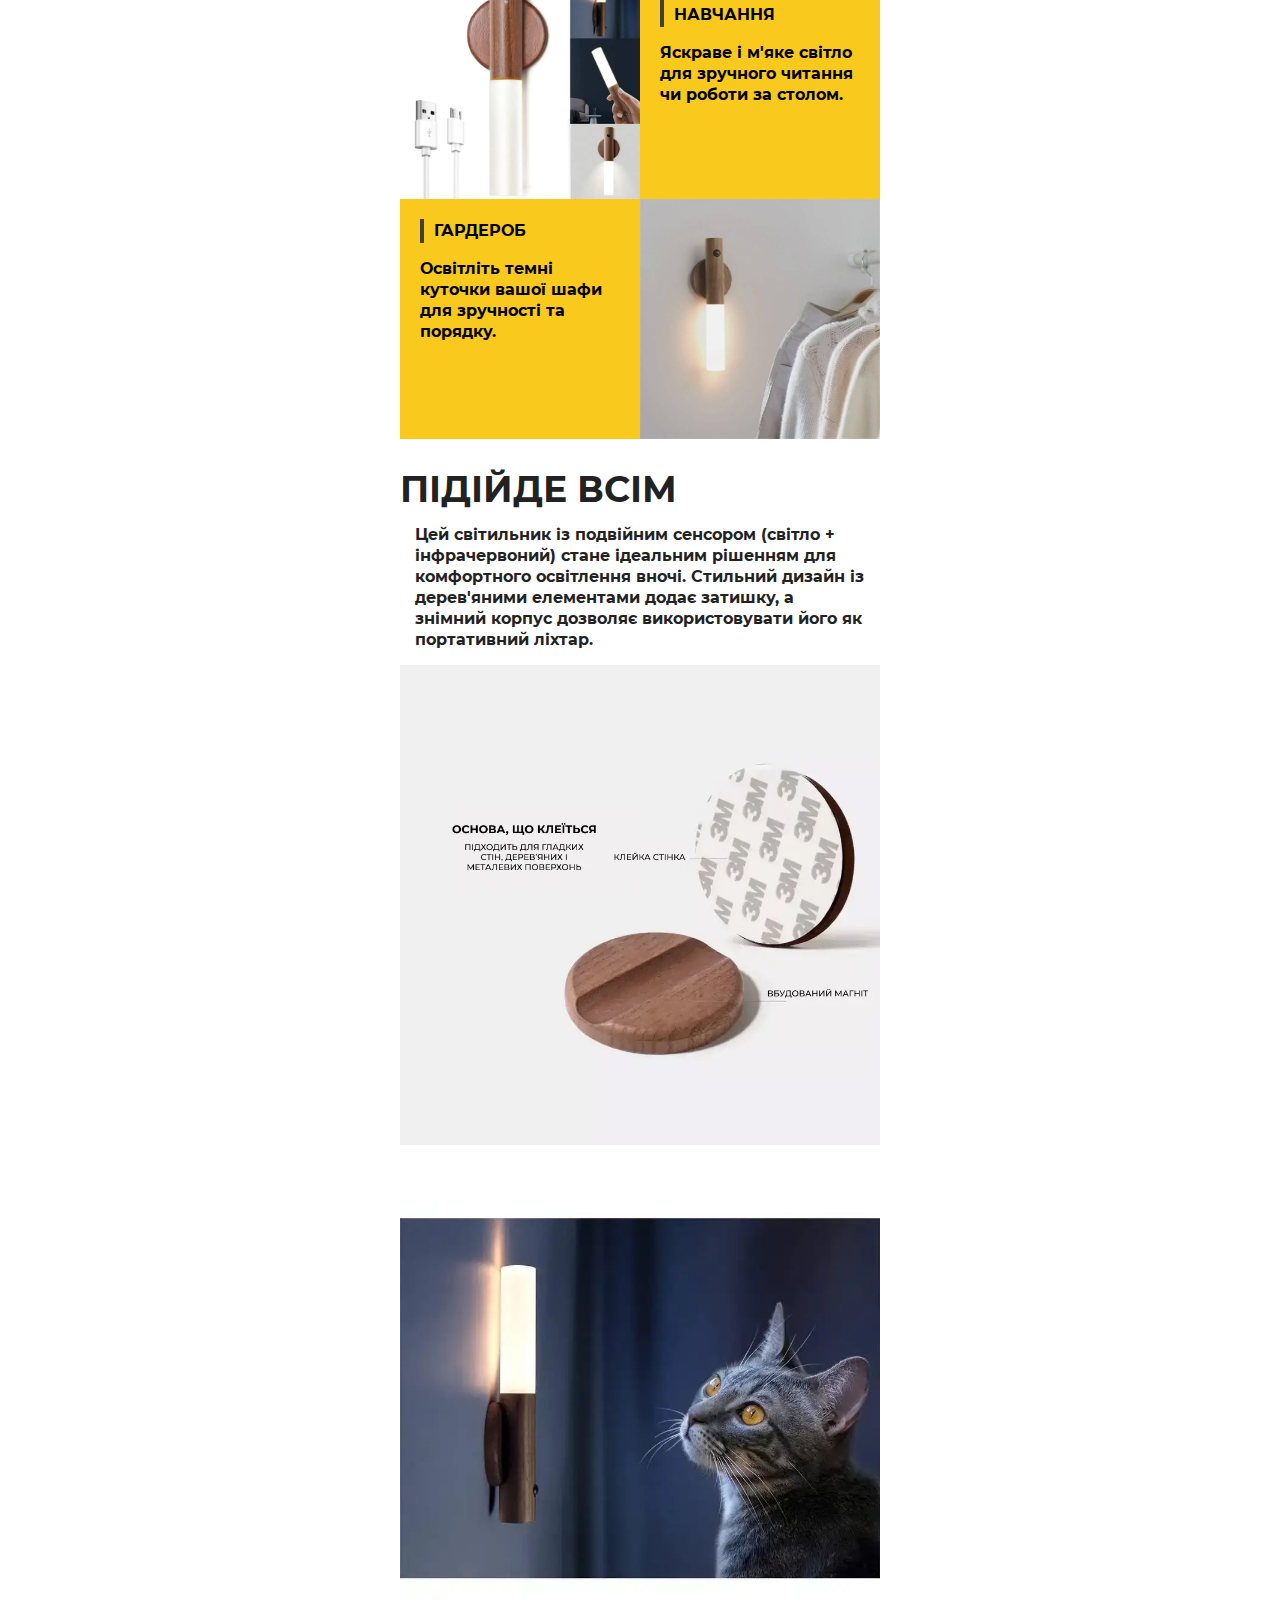
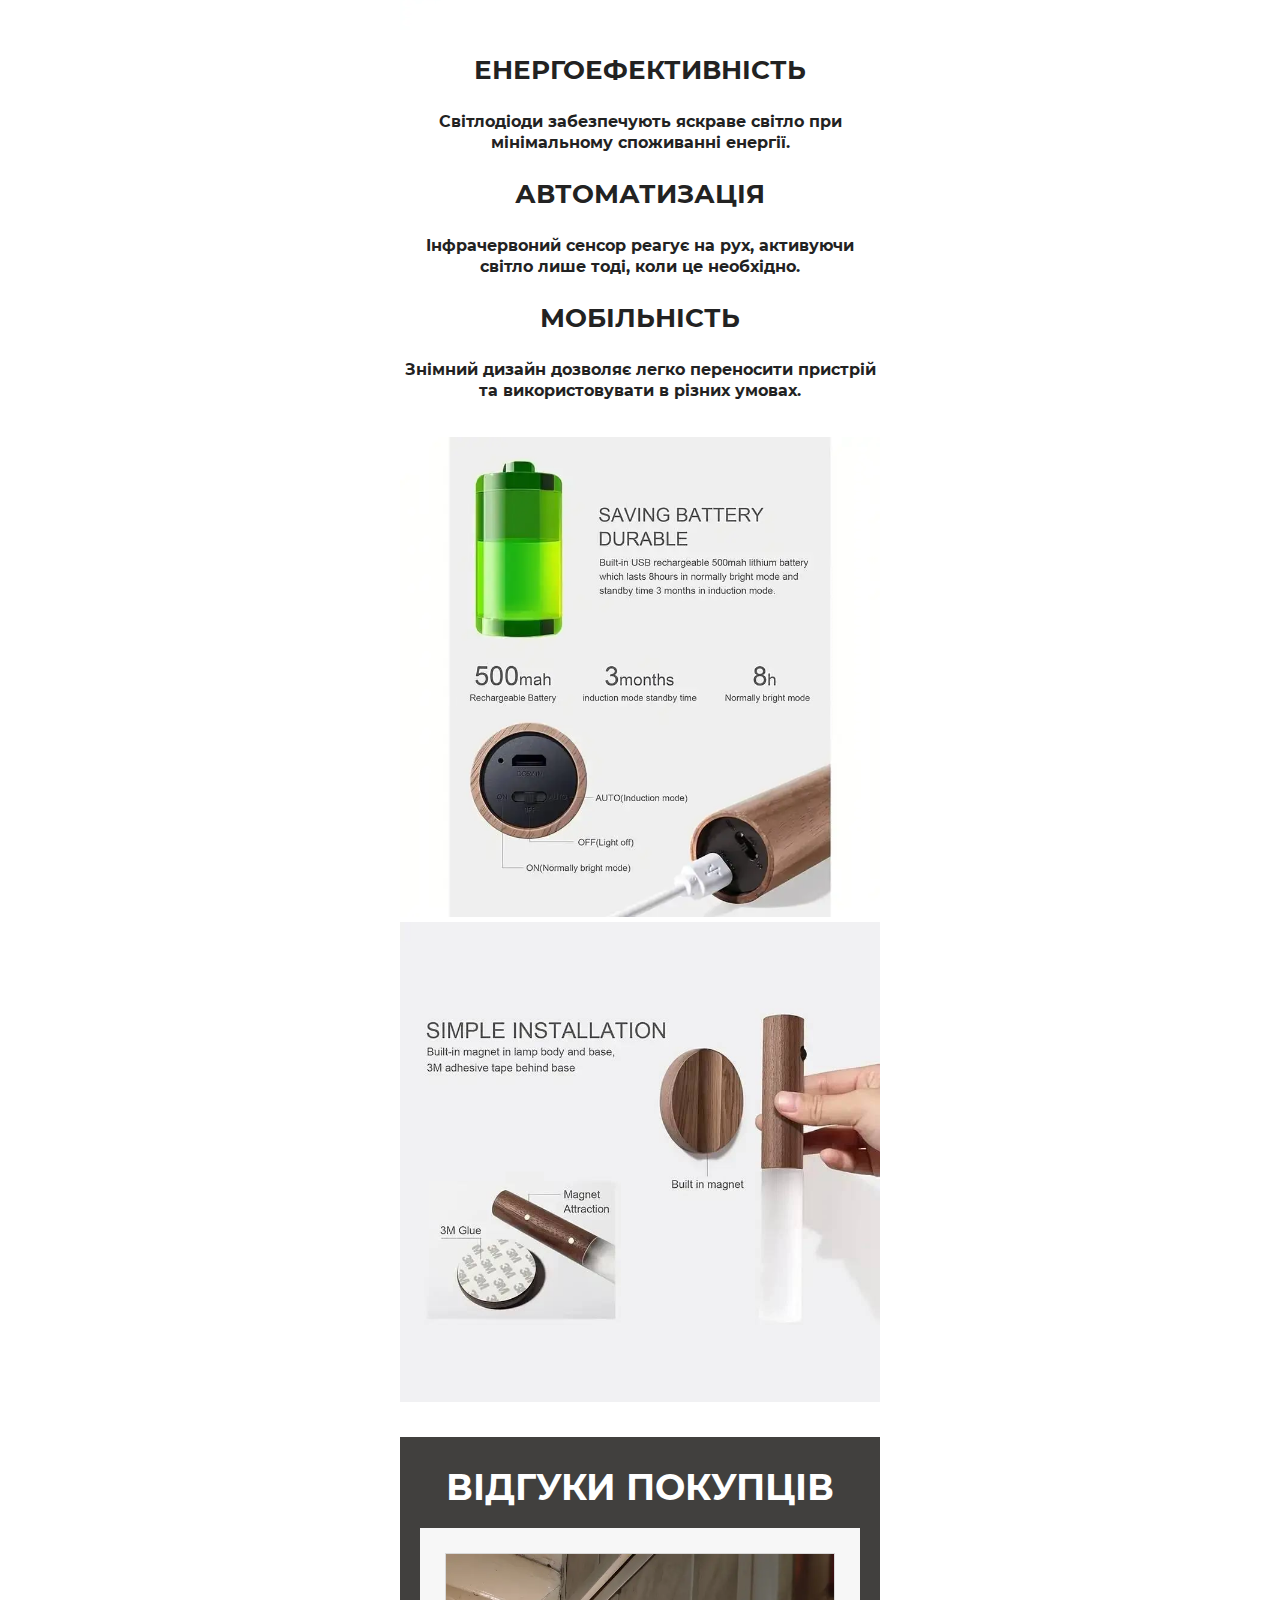
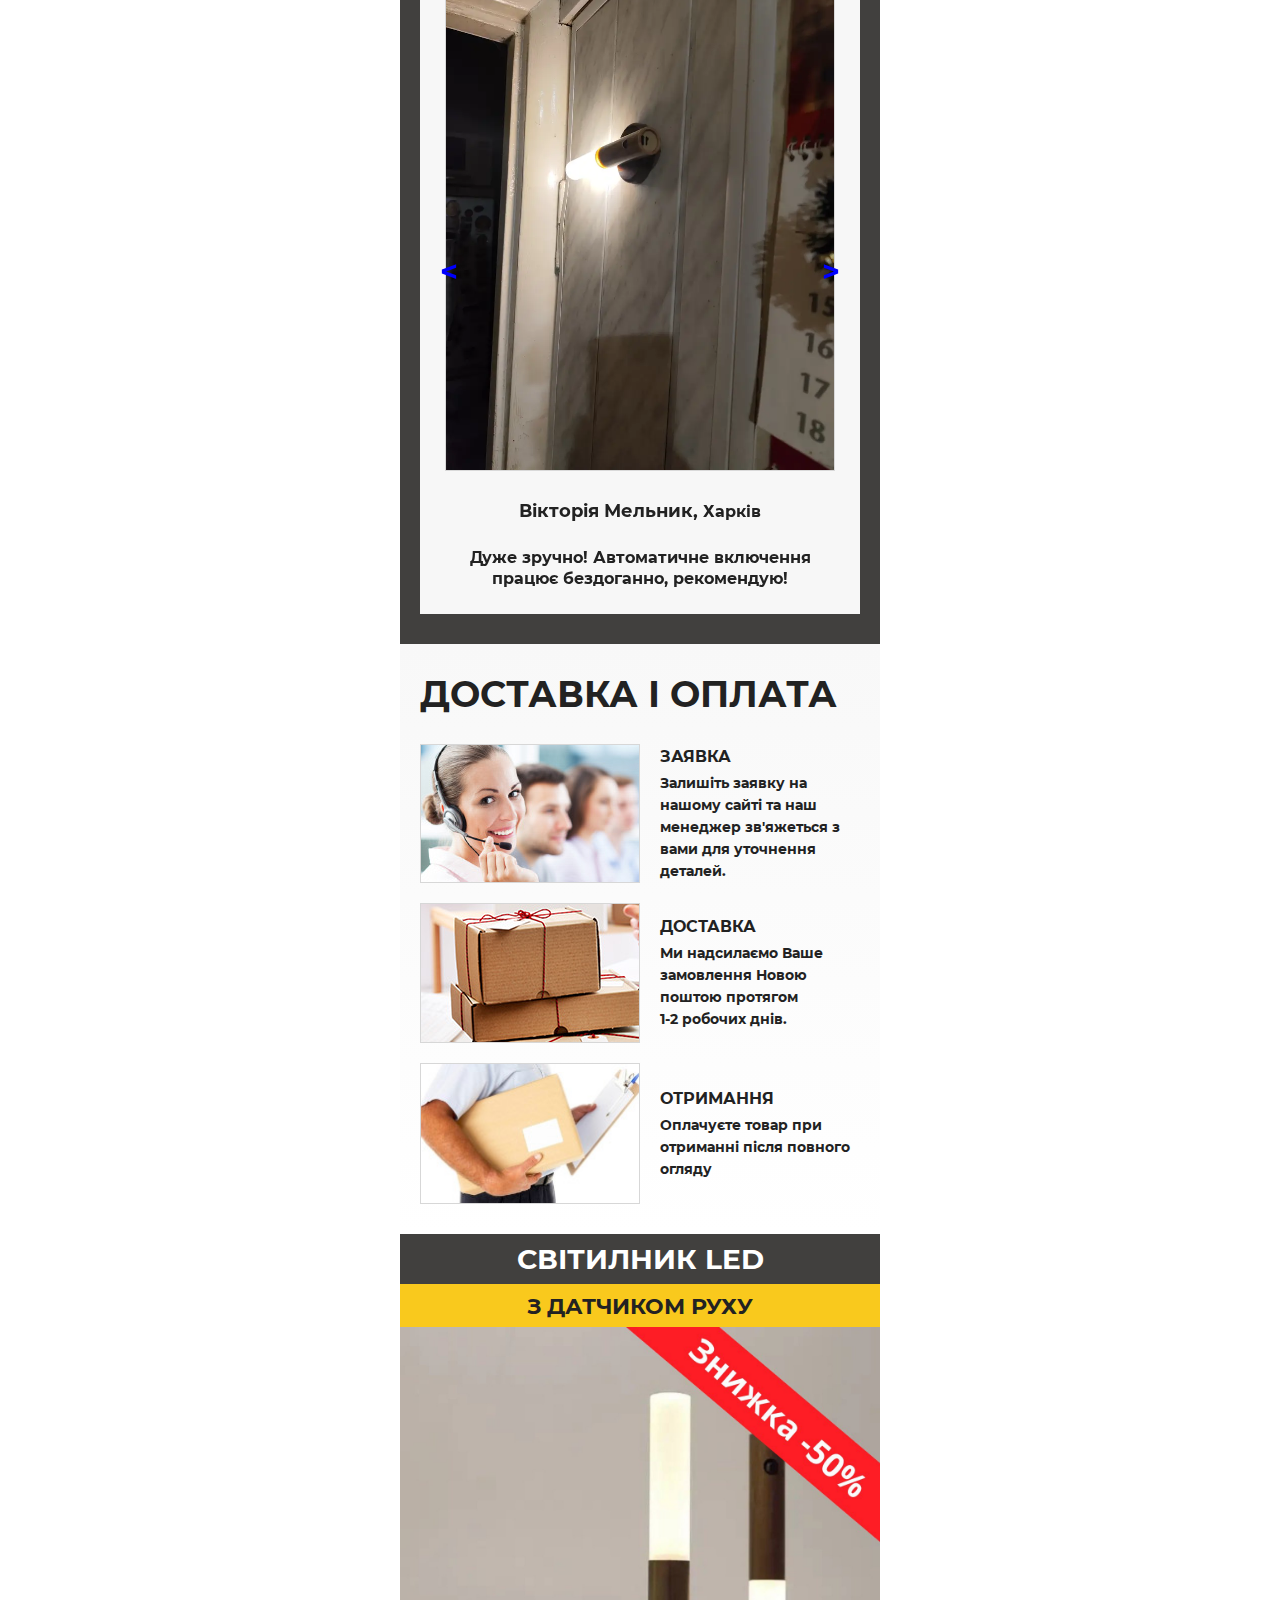
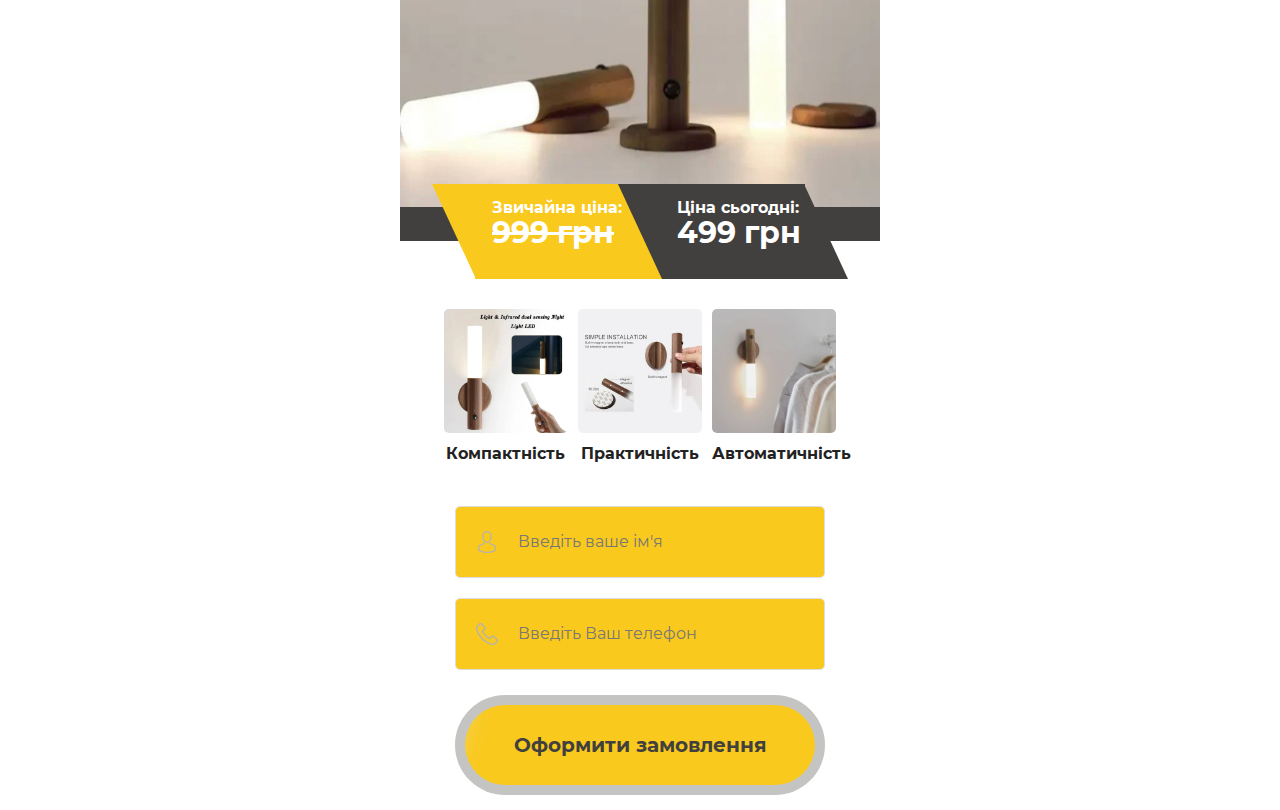
==== commit d5bbe60e: "new product" ====
--- a/index.html
+++ b/index.html
@@ -44,11 +44,11 @@
             <div class="price_block">
                 <div class="price_item old">
                     <div class="text">Звичайна ціна:</div>
-                    <div class="value">899 грн </div>
+                    <div class="value">999 грн </div>
                 </div>
                 <div class="price_item new">
                     <div class="text">Ціна сьогодні:</div>
-                    <div class="value">449 грн</div>
+                    <div class="value">499 грн</div>
                 </div>
             </div>
             <div class="benefits_block clearfix">
@@ -213,11 +213,11 @@
             <div class="price_block">
                 <div class="price_item old">
                     <div class="text">Звичайна ціна:</div>
-                    <div class="value">899 грн </div>
+                    <div class="value">999 грн </div>
                 </div>
                 <div class="price_item new">
                     <div class="text">Ціна сьогодні:</div>
-                    <div class="value">449 грн</div>
+                    <div class="value">499 грн</div>
                 </div>
             </div>
             <div class="benefits_block clearfix">
--- a/site/kitchendispanserproduct3_ua/css/styles.css
+++ b/site/kitchendispanserproduct3_ua/css/styles.css
@@ -868,10 +868,7 @@
 .tlt {
     padding: 30px 0 0 30px;
 }
-.tlt .title {
-}
-.tlt span {
-}
+
 .characteristics__list li {
 	padding: 15px 30px 15px 52px;
 	text-align: right;
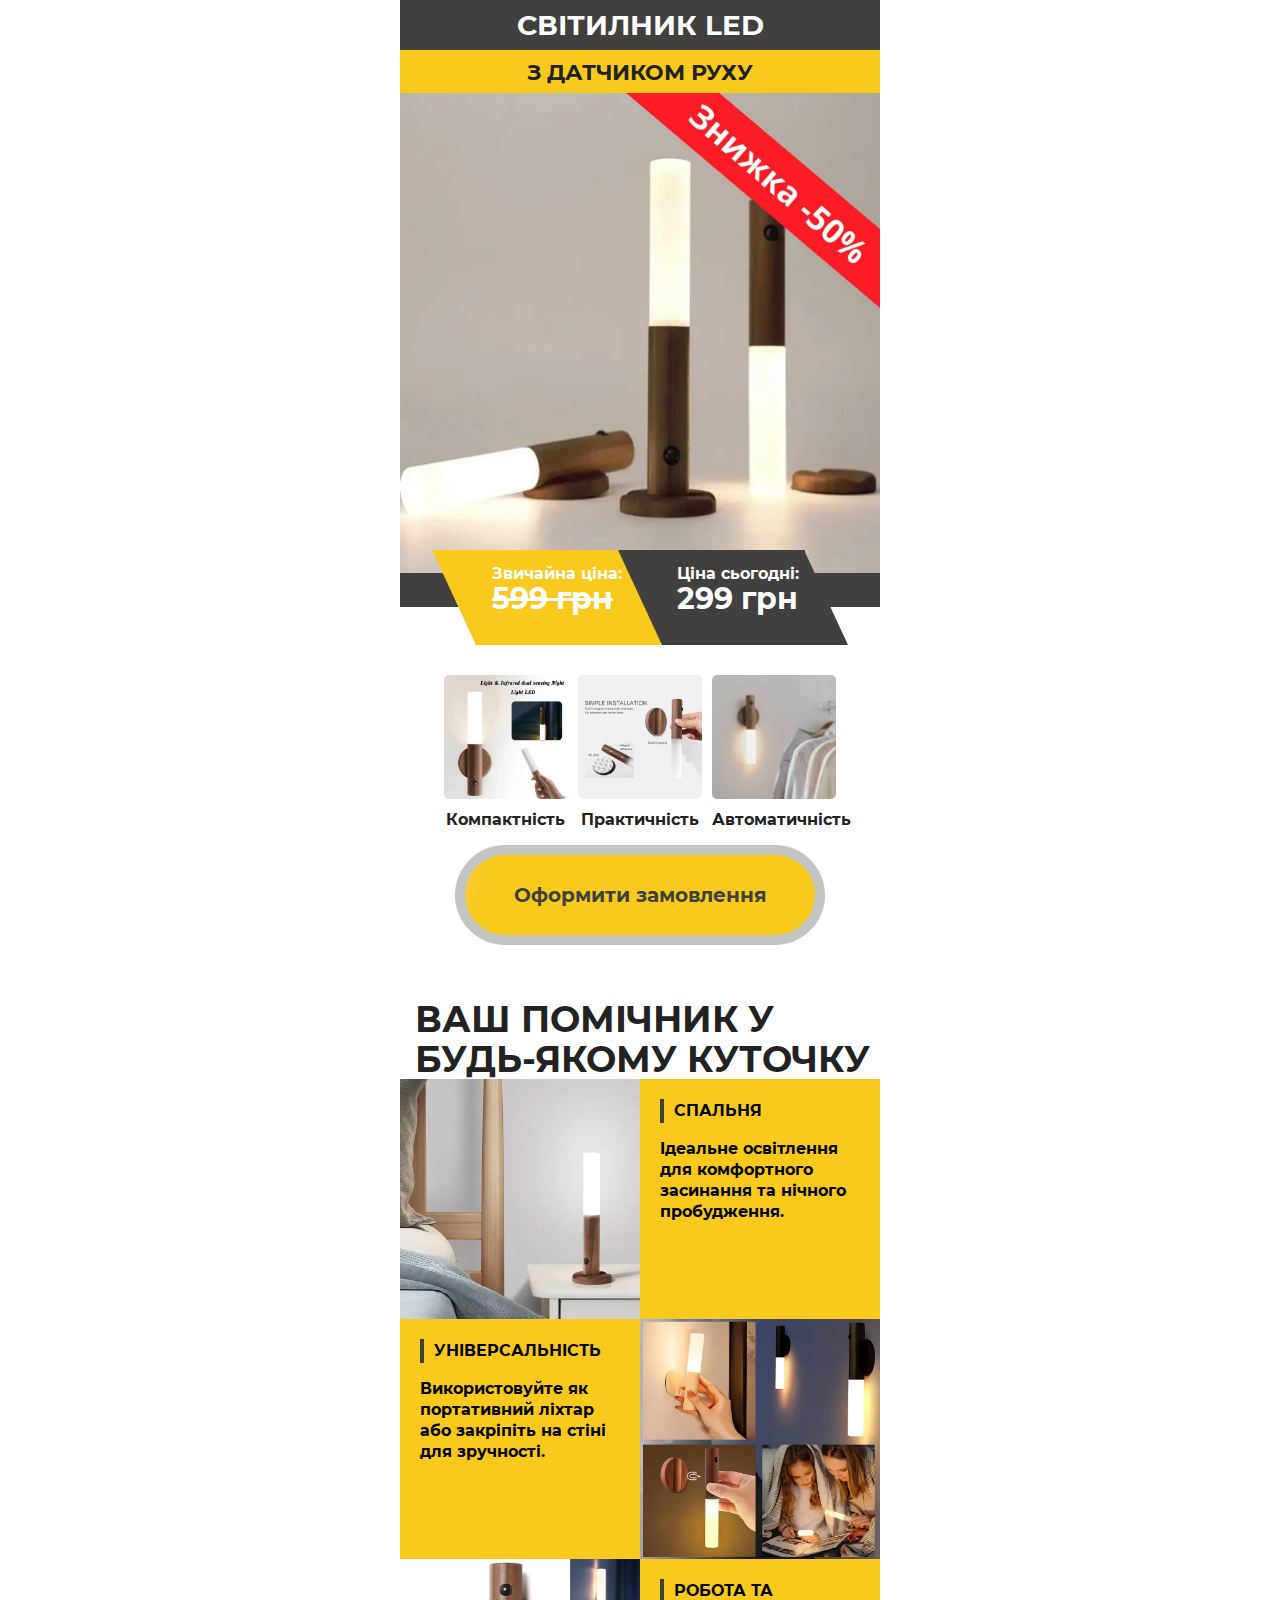
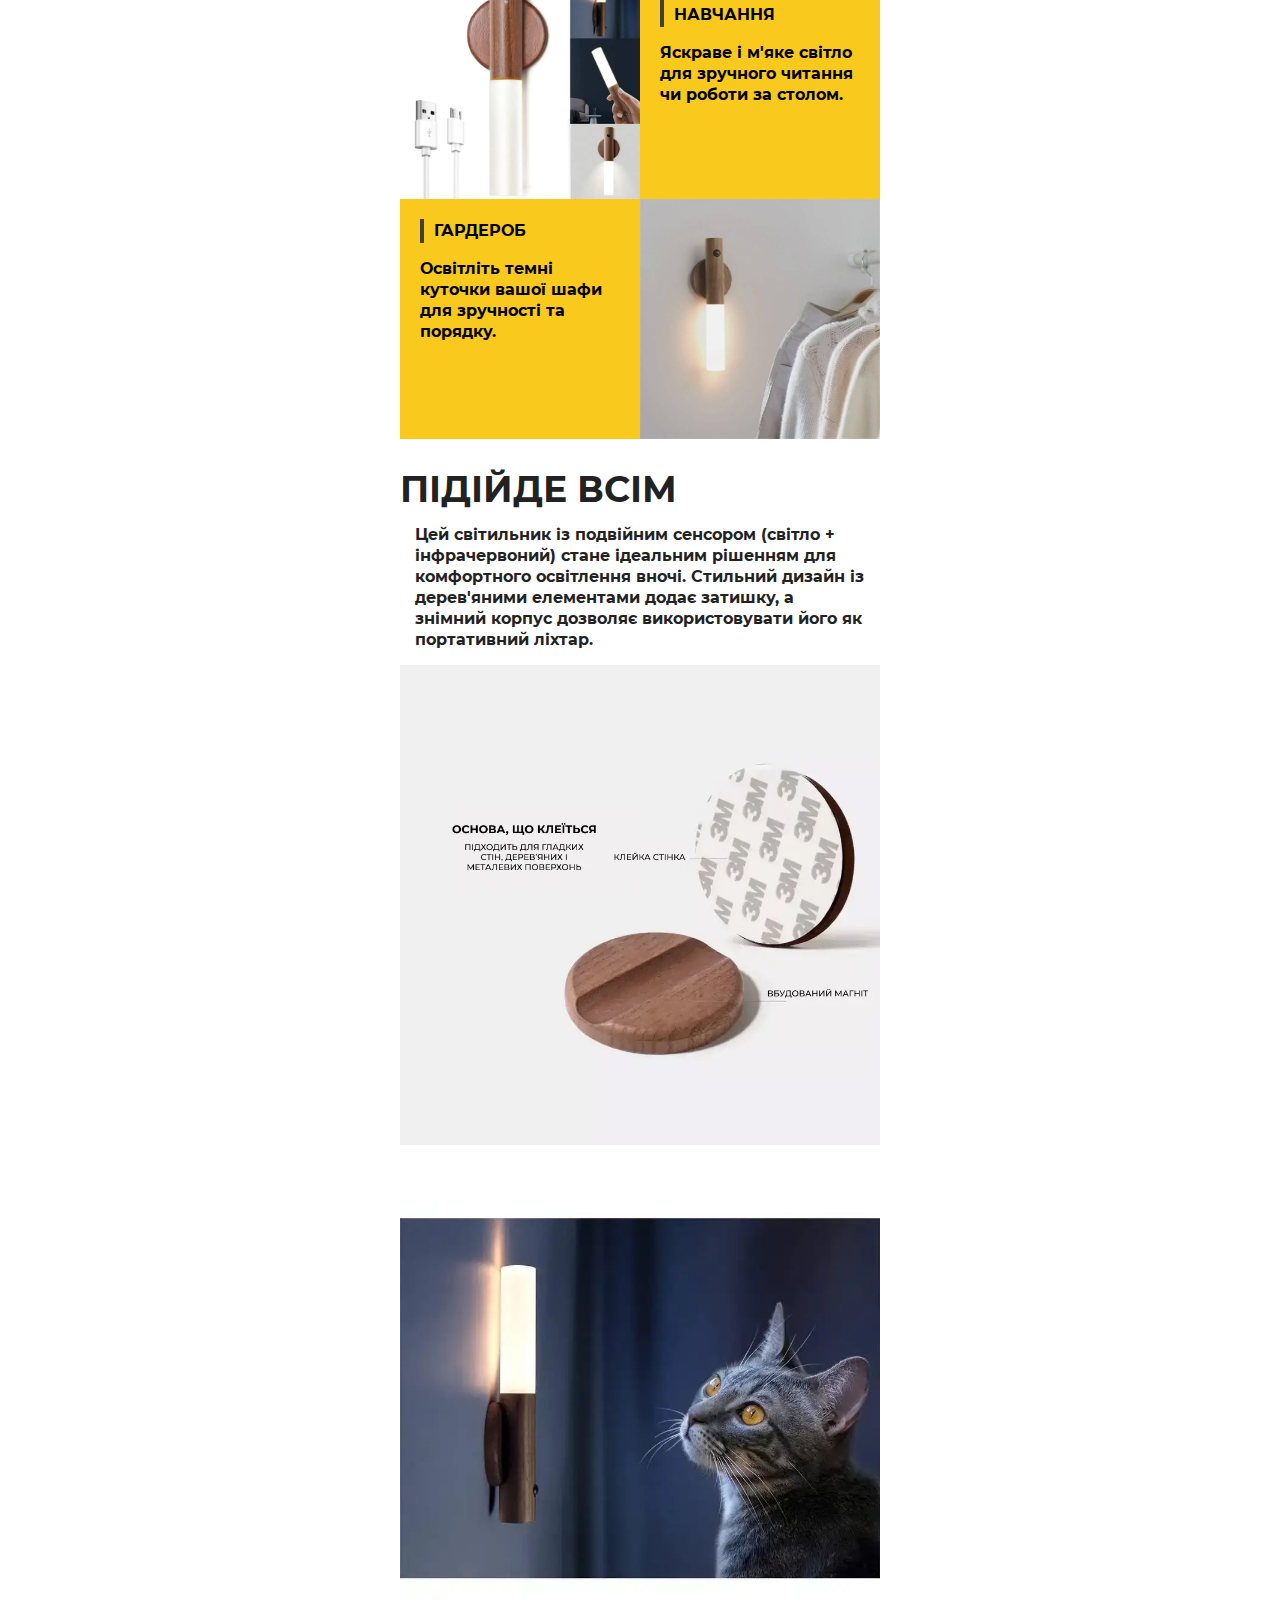
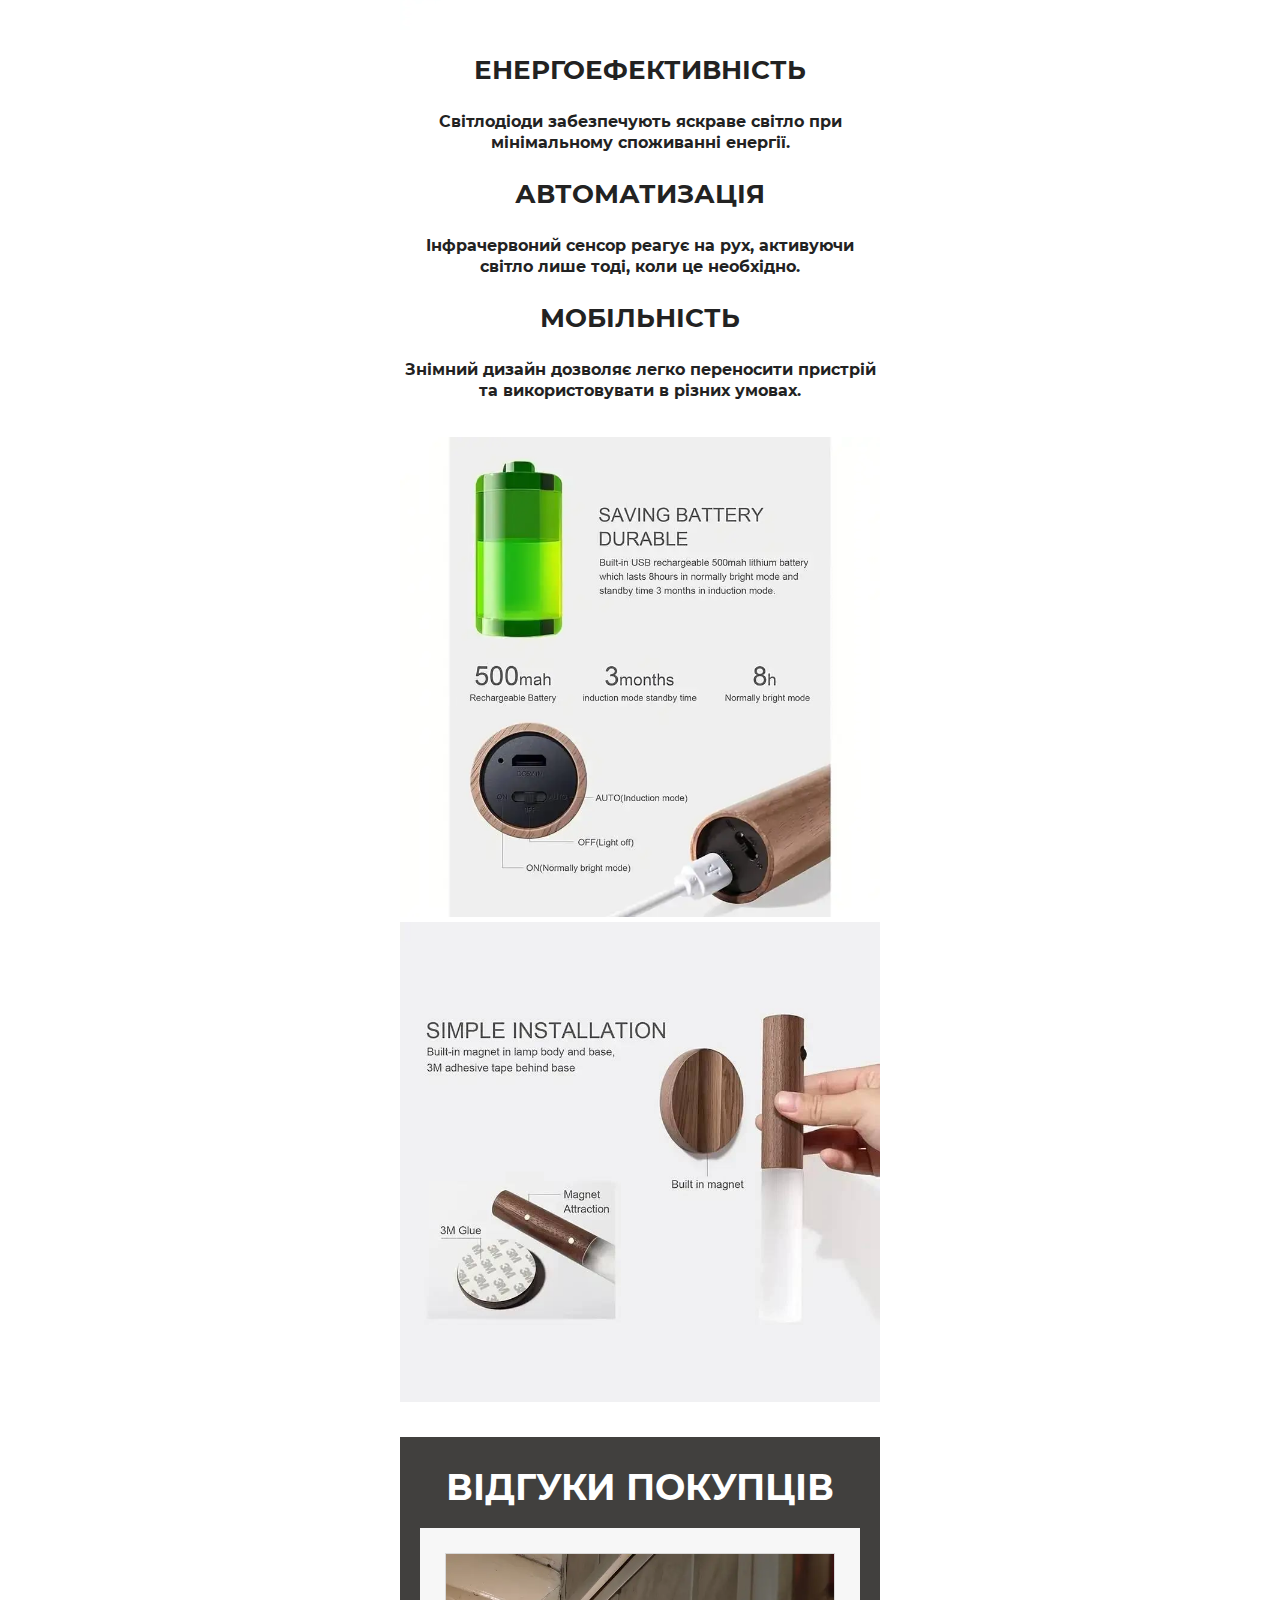
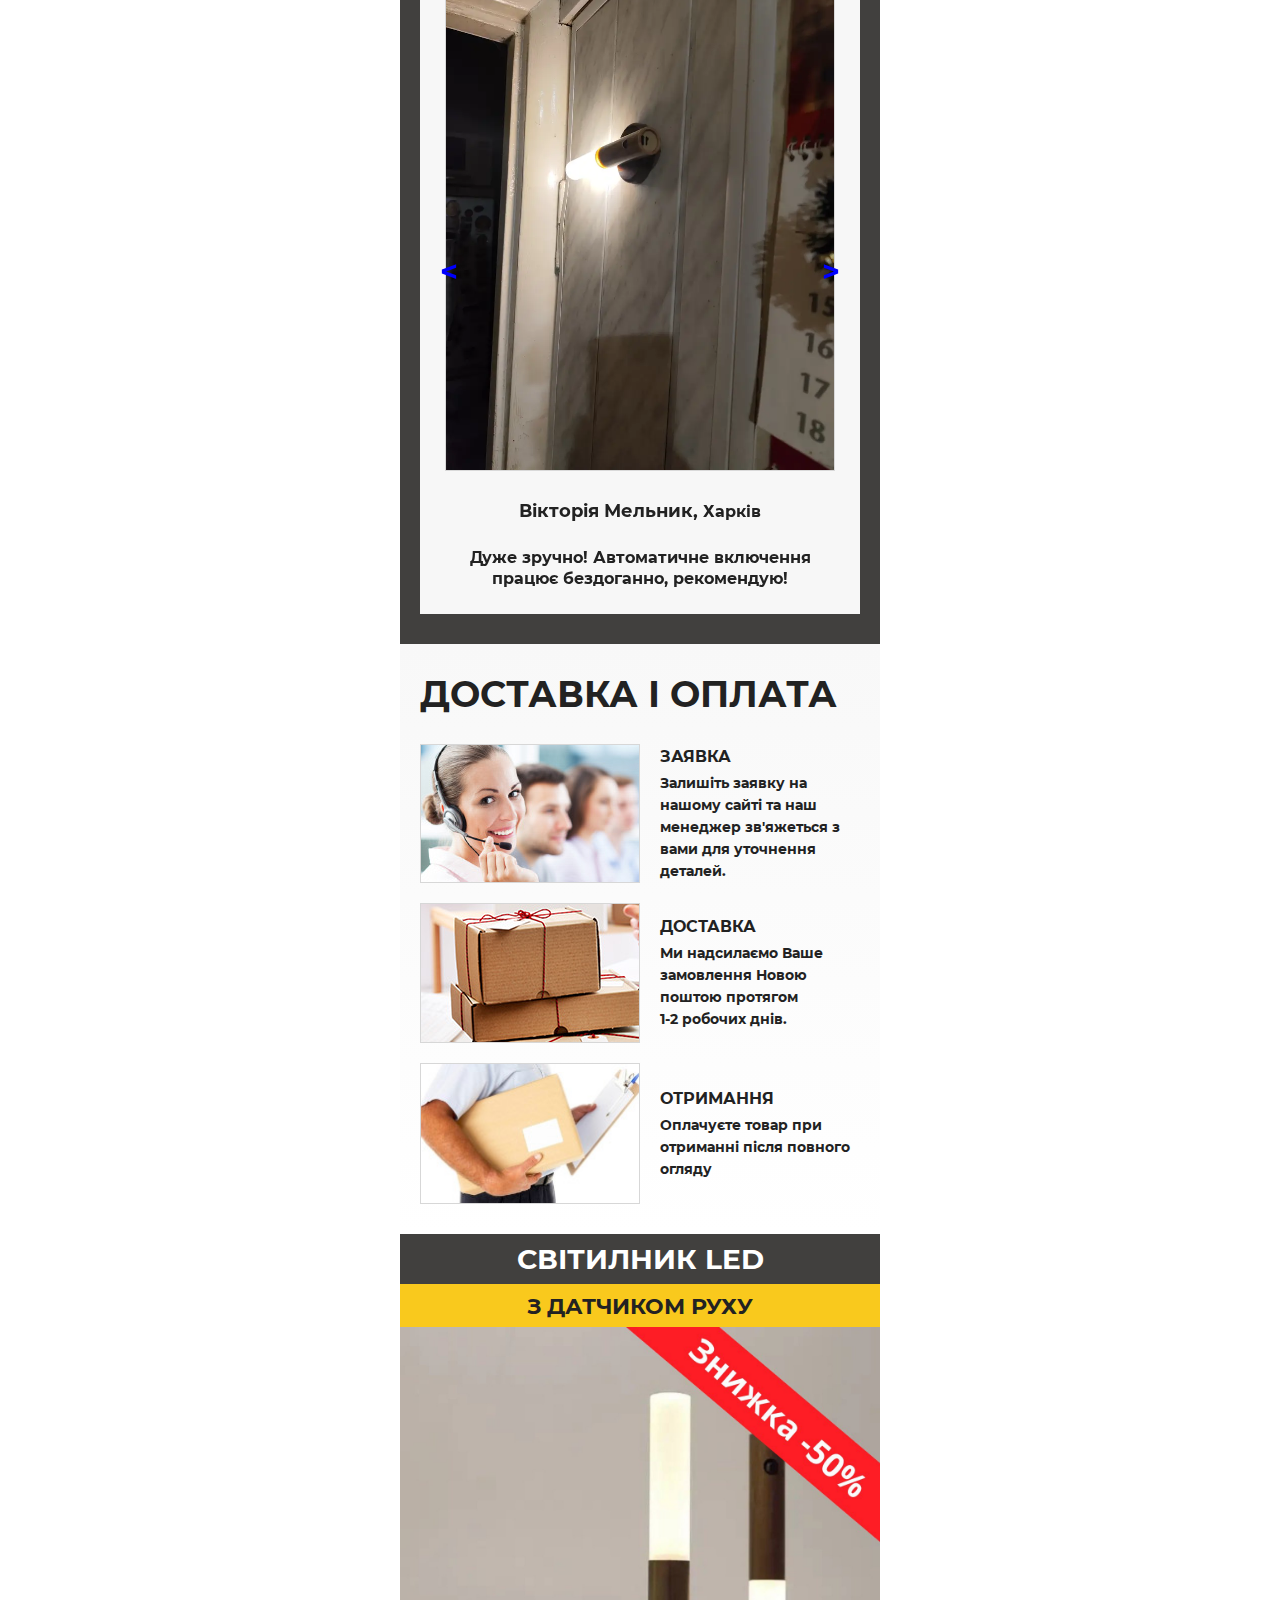
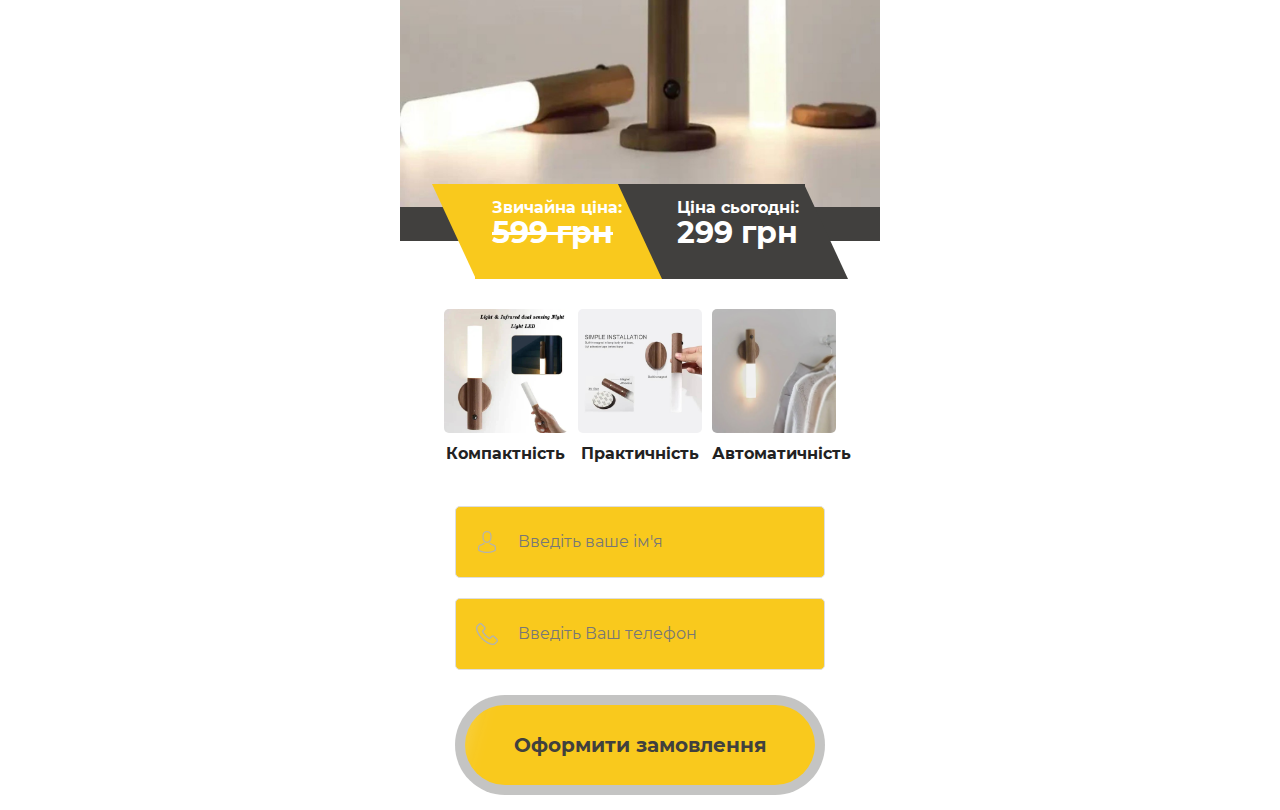
==== commit 68fc183b: "new product" ====
--- a/index.html
+++ b/index.html
@@ -44,11 +44,11 @@
             <div class="price_block">
                 <div class="price_item old">
                     <div class="text">Звичайна ціна:</div>
-                    <div class="value">999 грн </div>
+                    <div class="value">599 грн </div>
                 </div>
                 <div class="price_item new">
                     <div class="text">Ціна сьогодні:</div>
-                    <div class="value">499 грн</div>
+                    <div class="value">299 грн</div>
                 </div>
             </div>
             <div class="benefits_block clearfix">
@@ -213,11 +213,11 @@
             <div class="price_block">
                 <div class="price_item old">
                     <div class="text">Звичайна ціна:</div>
-                    <div class="value">999 грн </div>
+                    <div class="value">599 грн </div>
                 </div>
                 <div class="price_item new">
                     <div class="text">Ціна сьогодні:</div>
-                    <div class="value">499 грн</div>
+                    <div class="value">299 грн</div>
                 </div>
             </div>
             <div class="benefits_block clearfix">
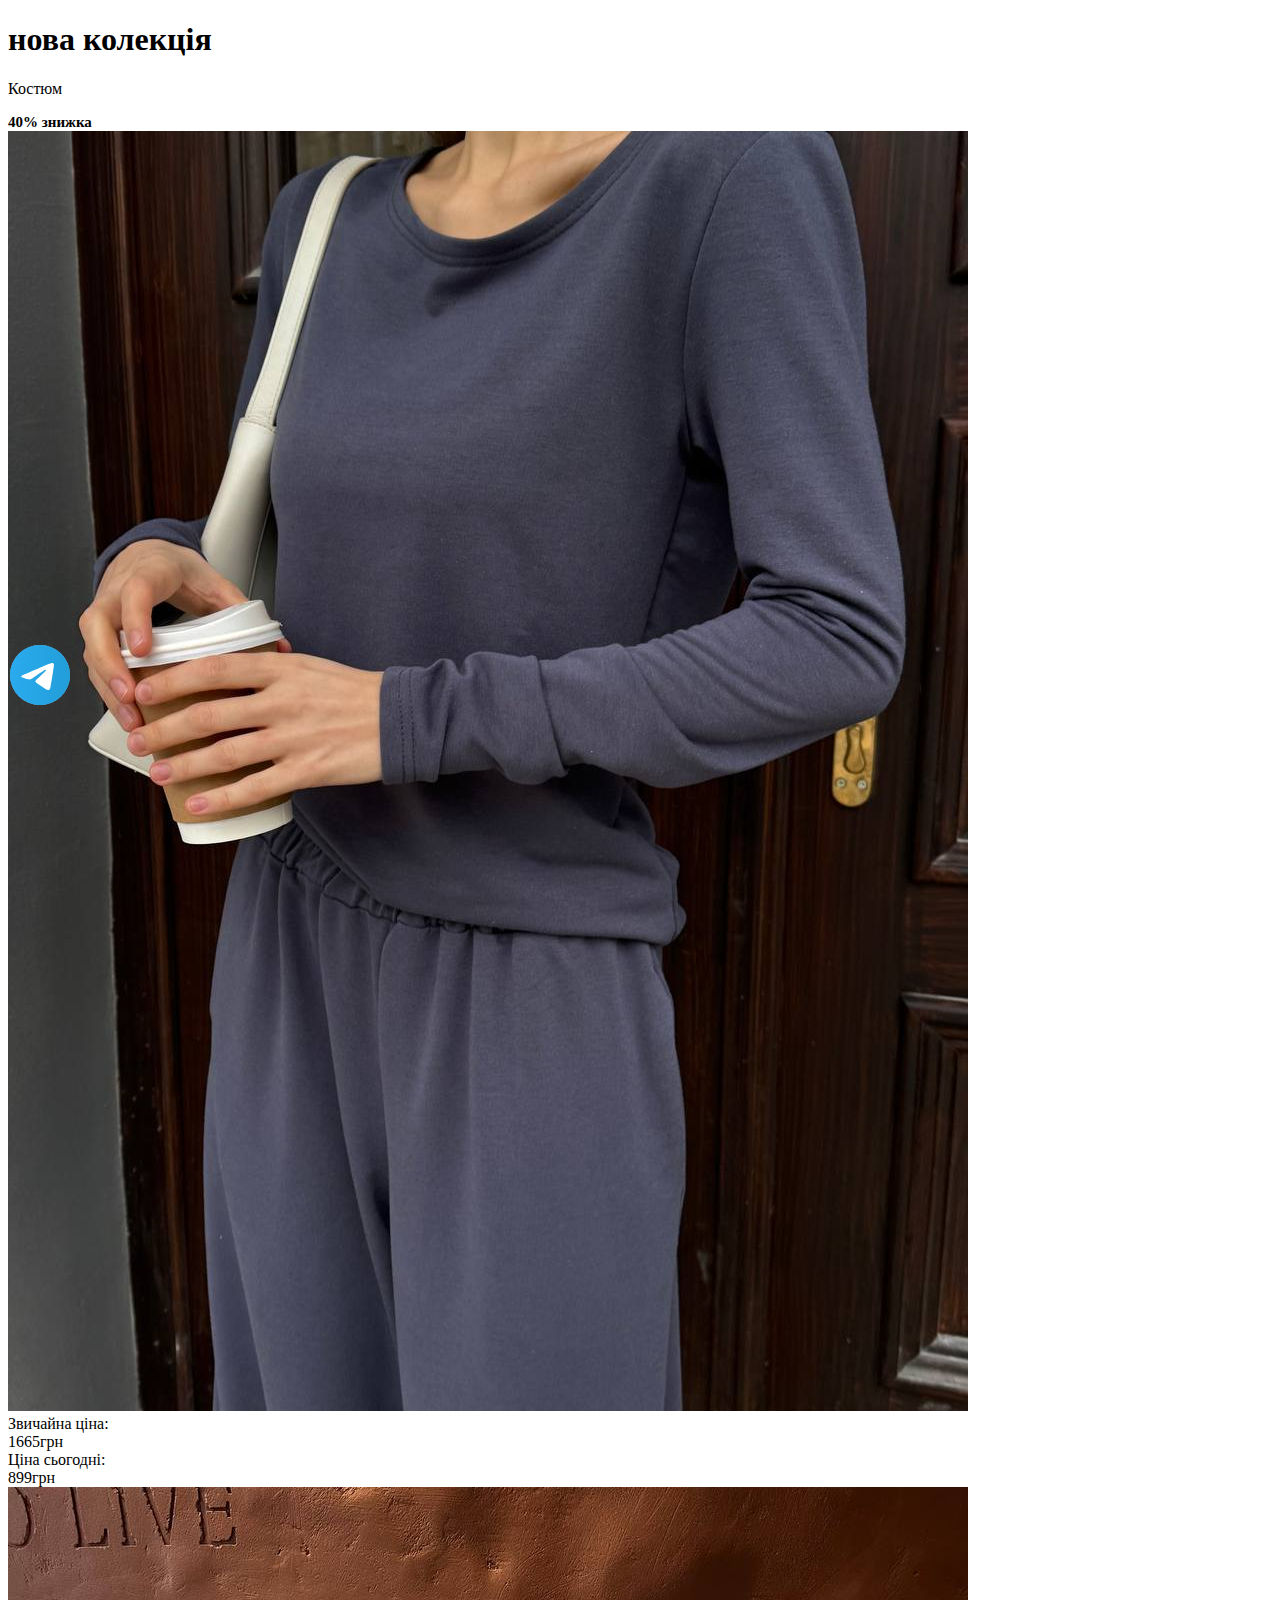
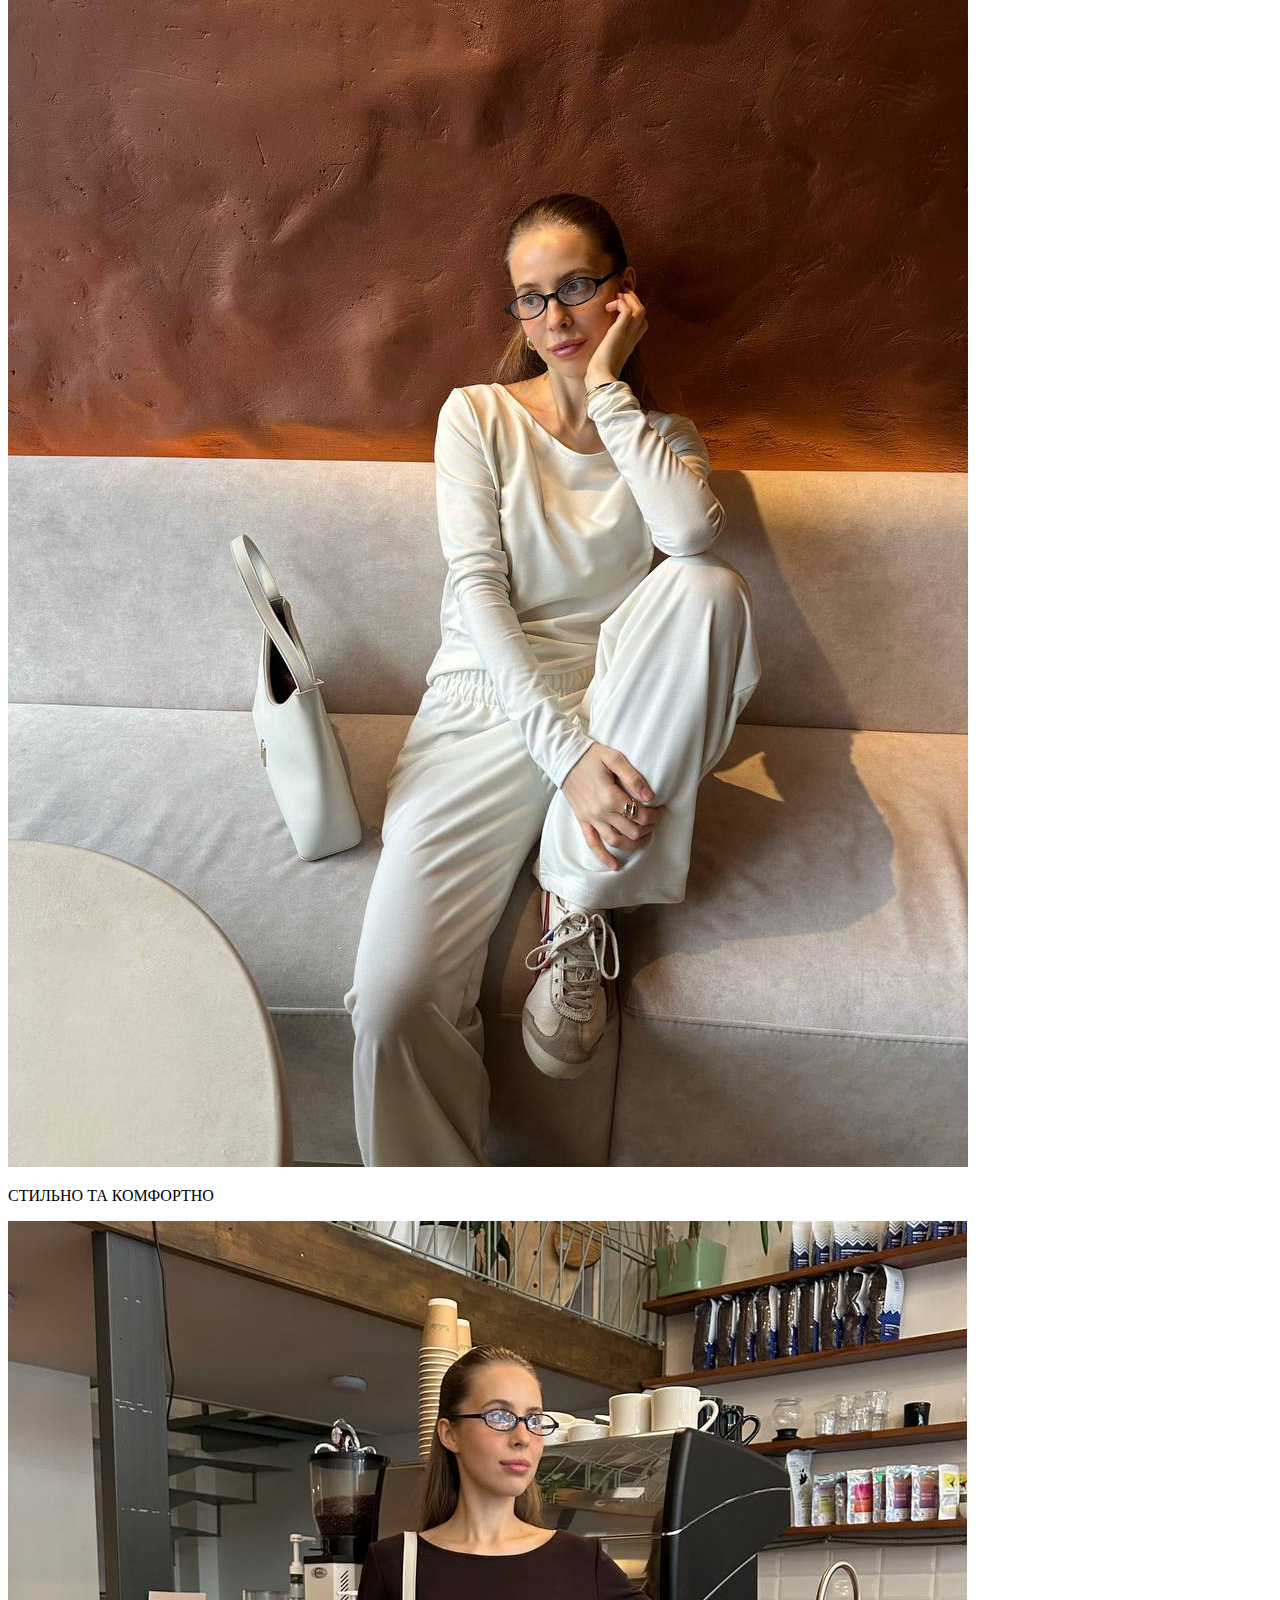
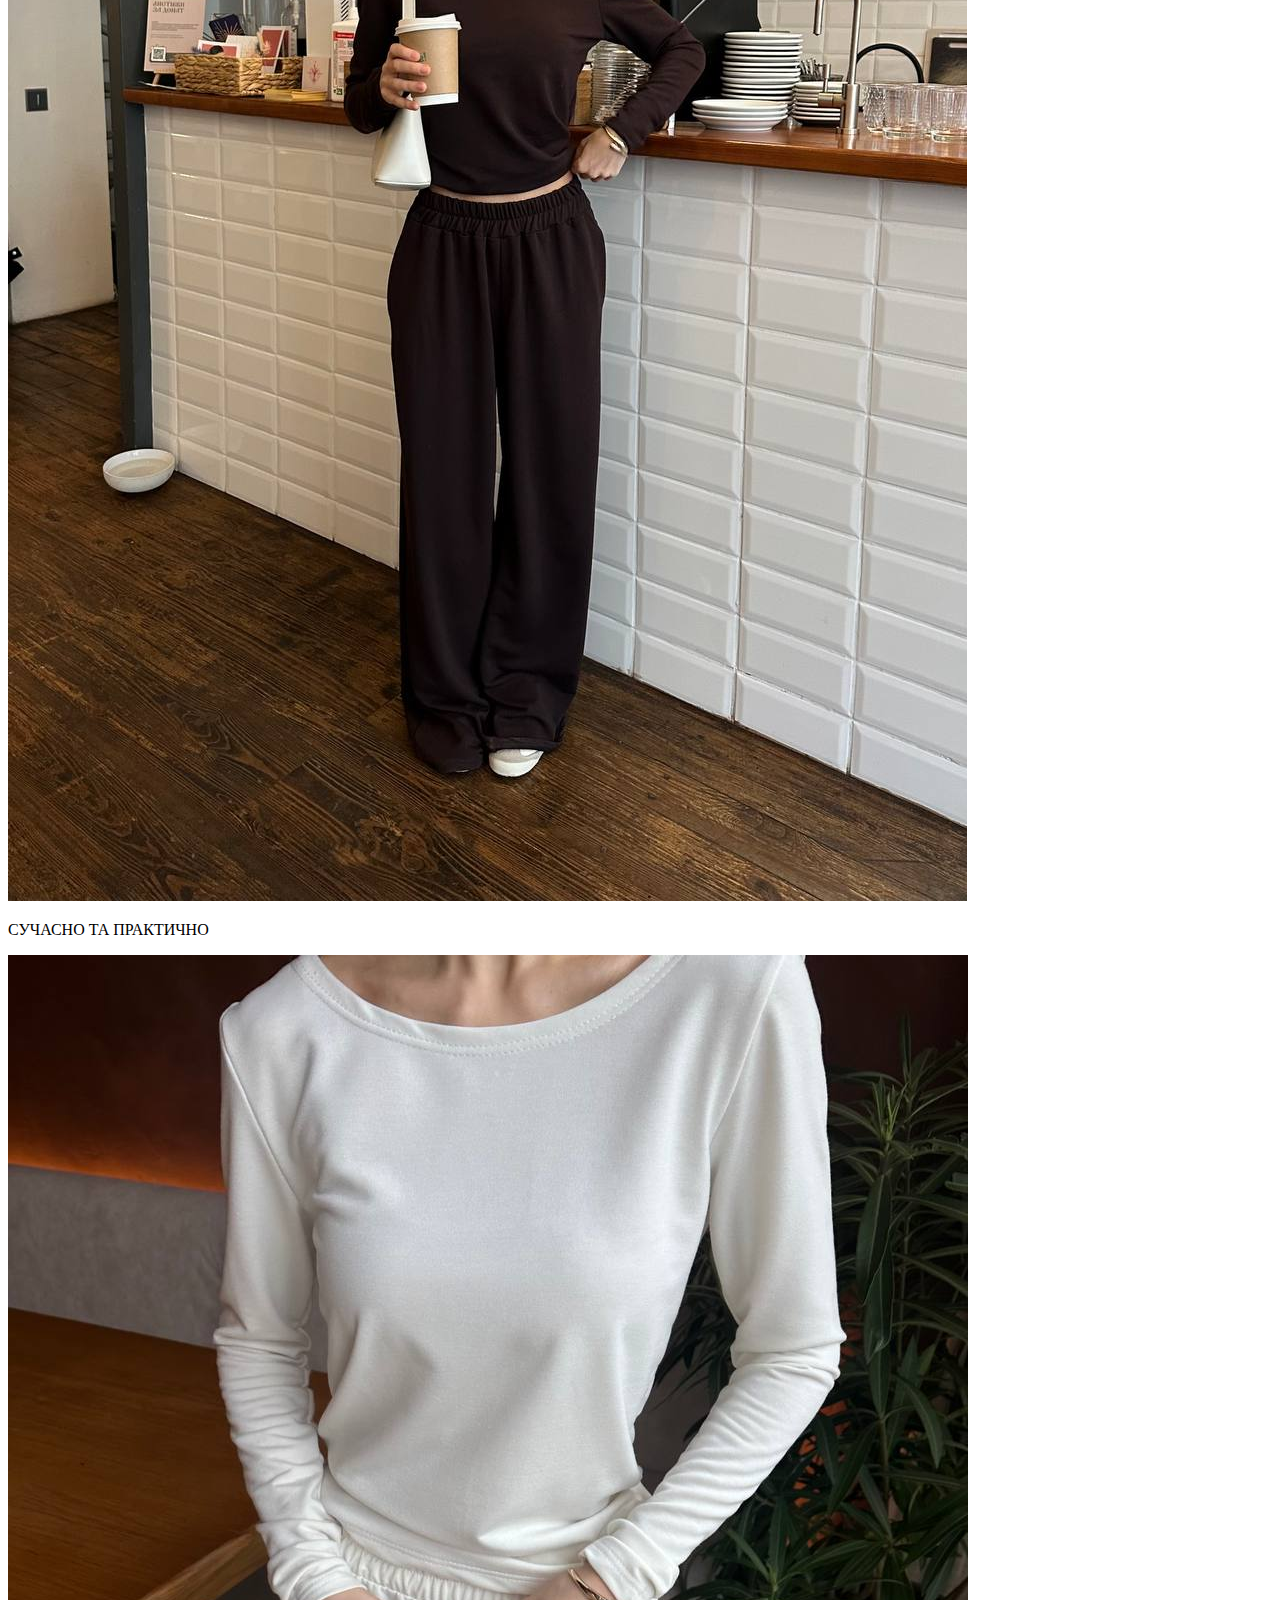
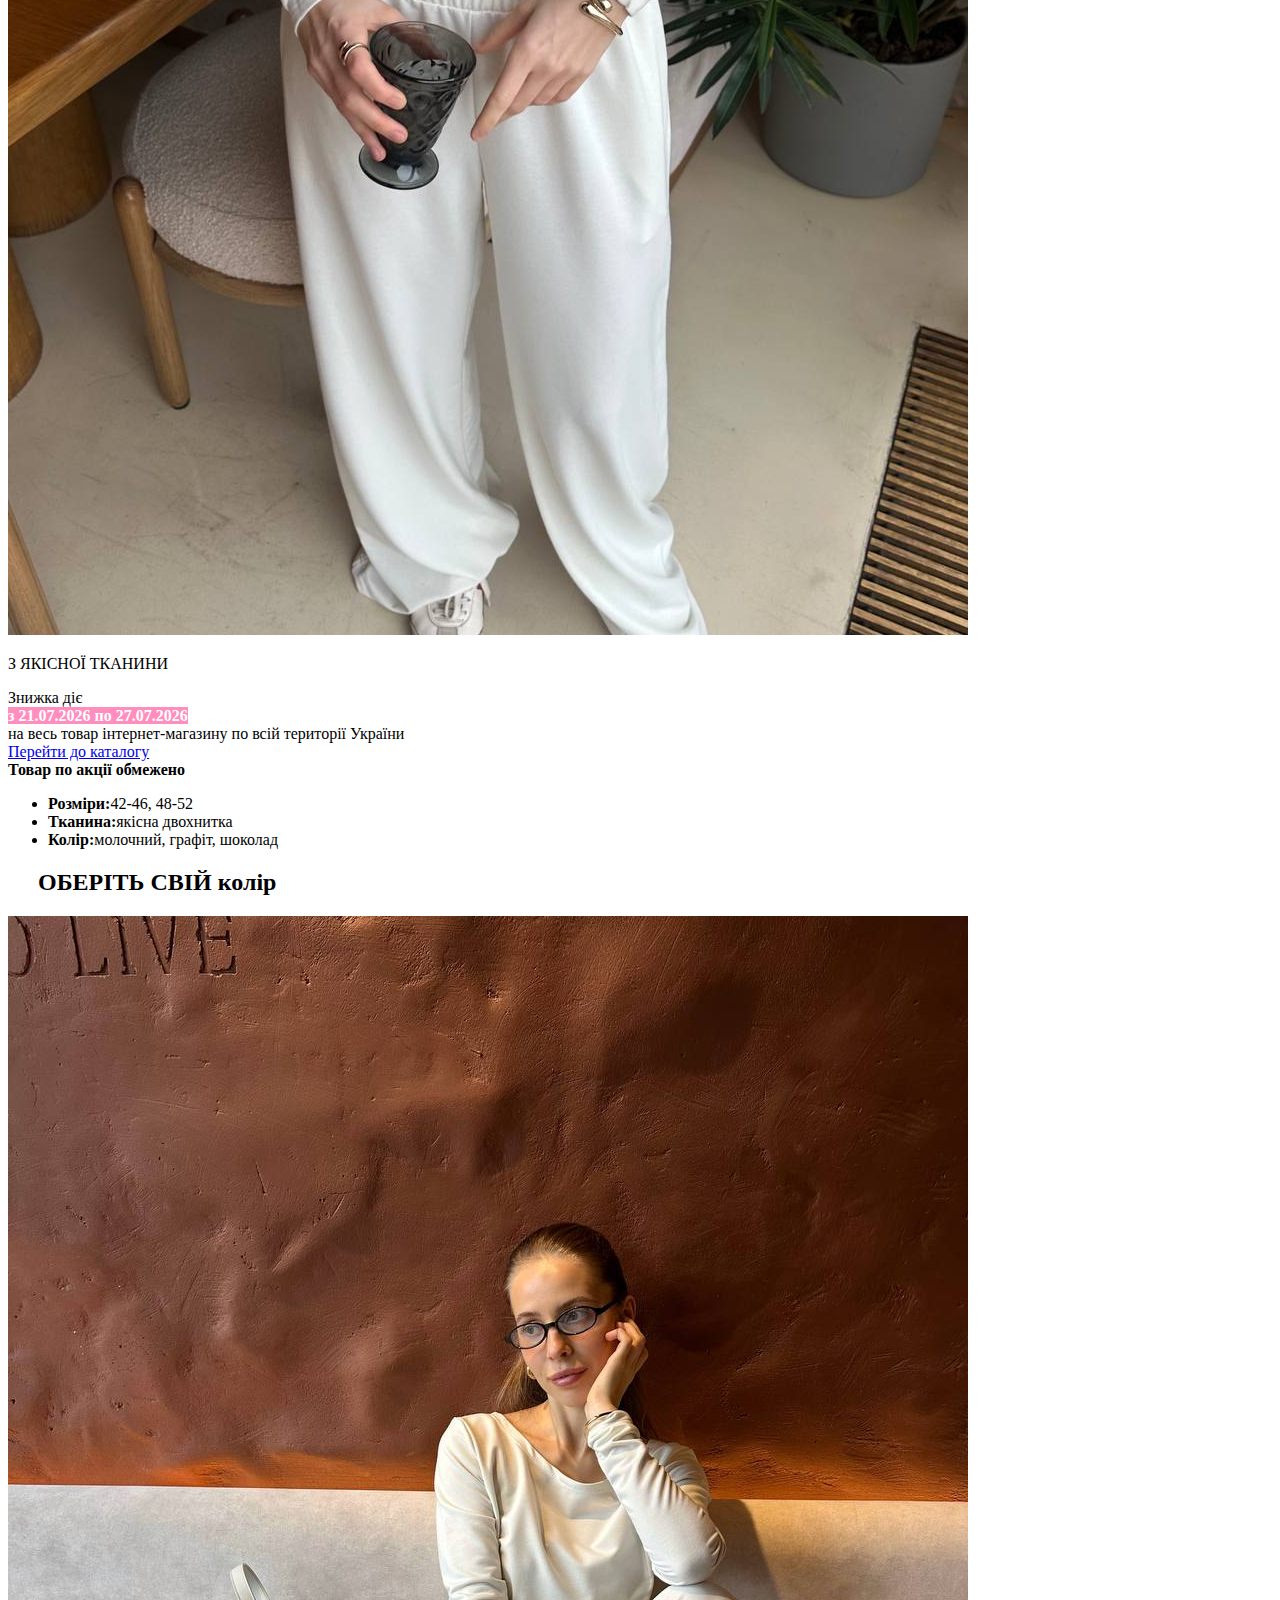
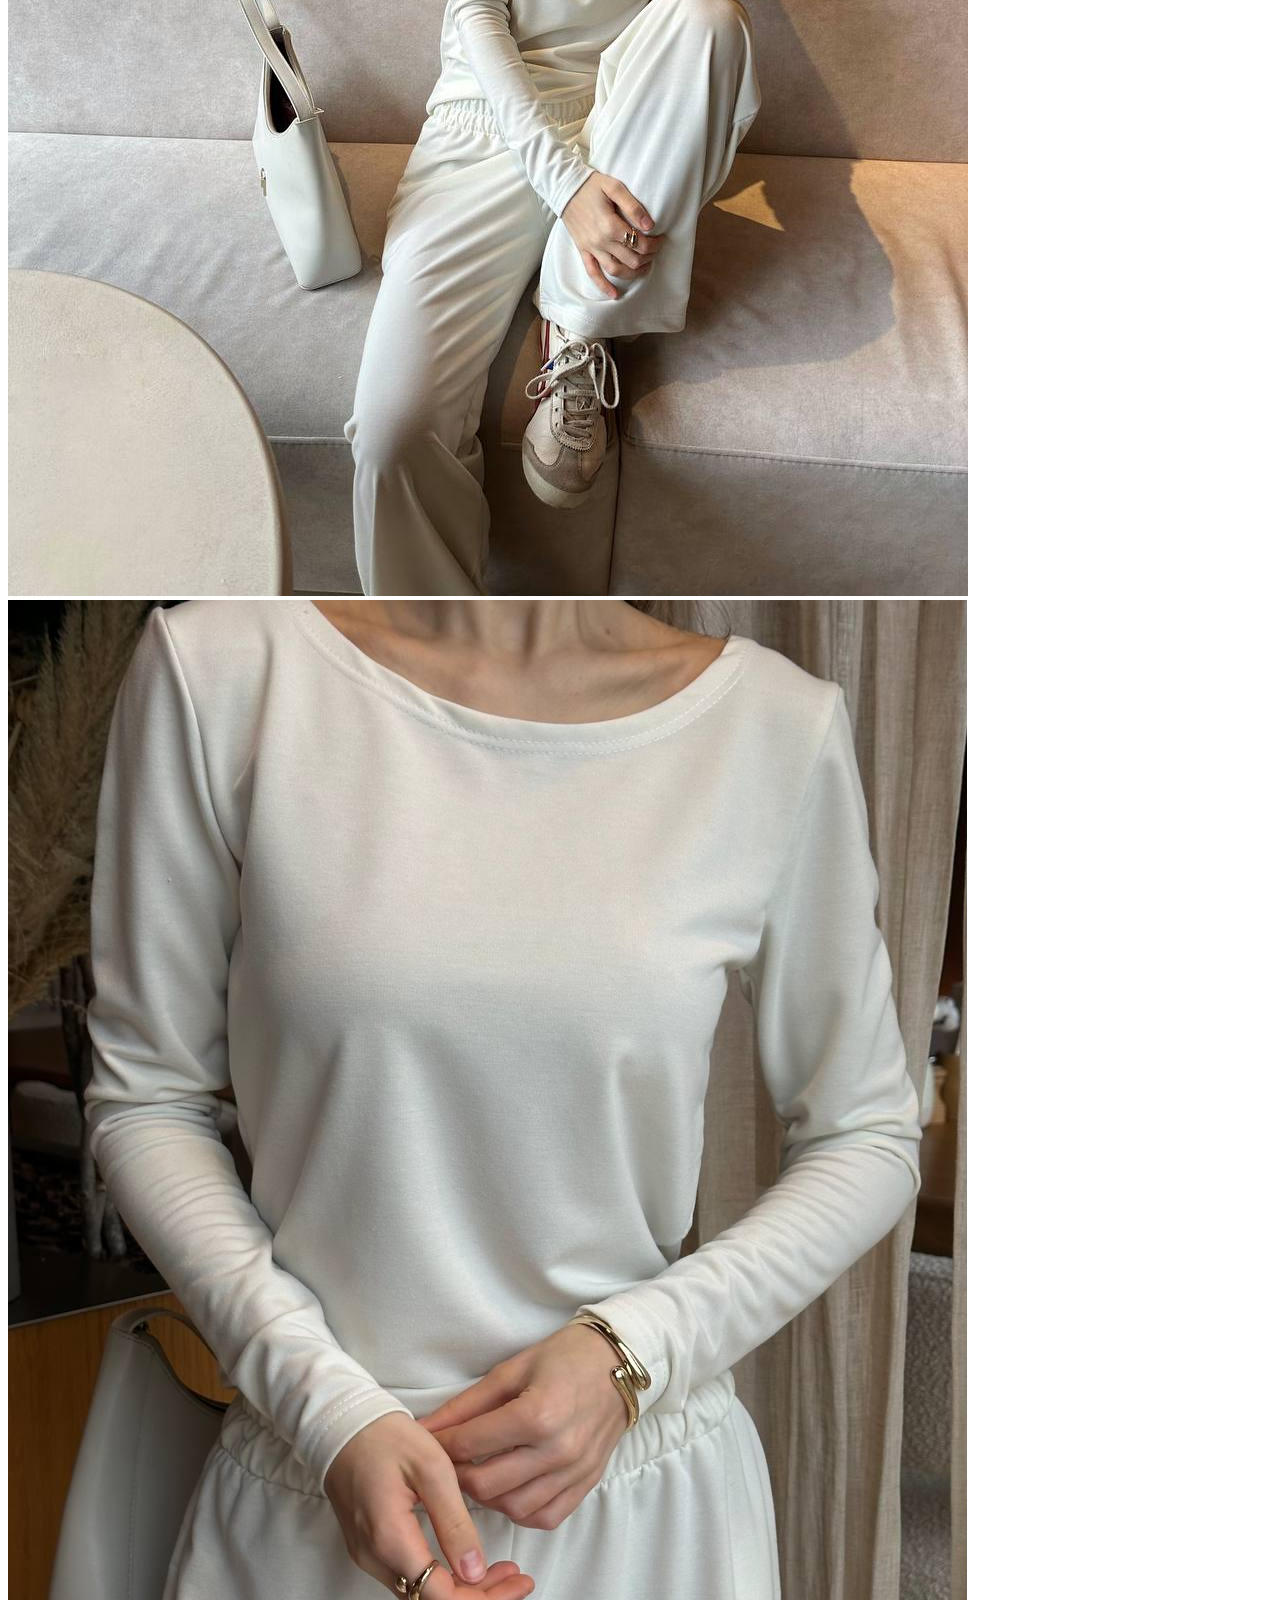
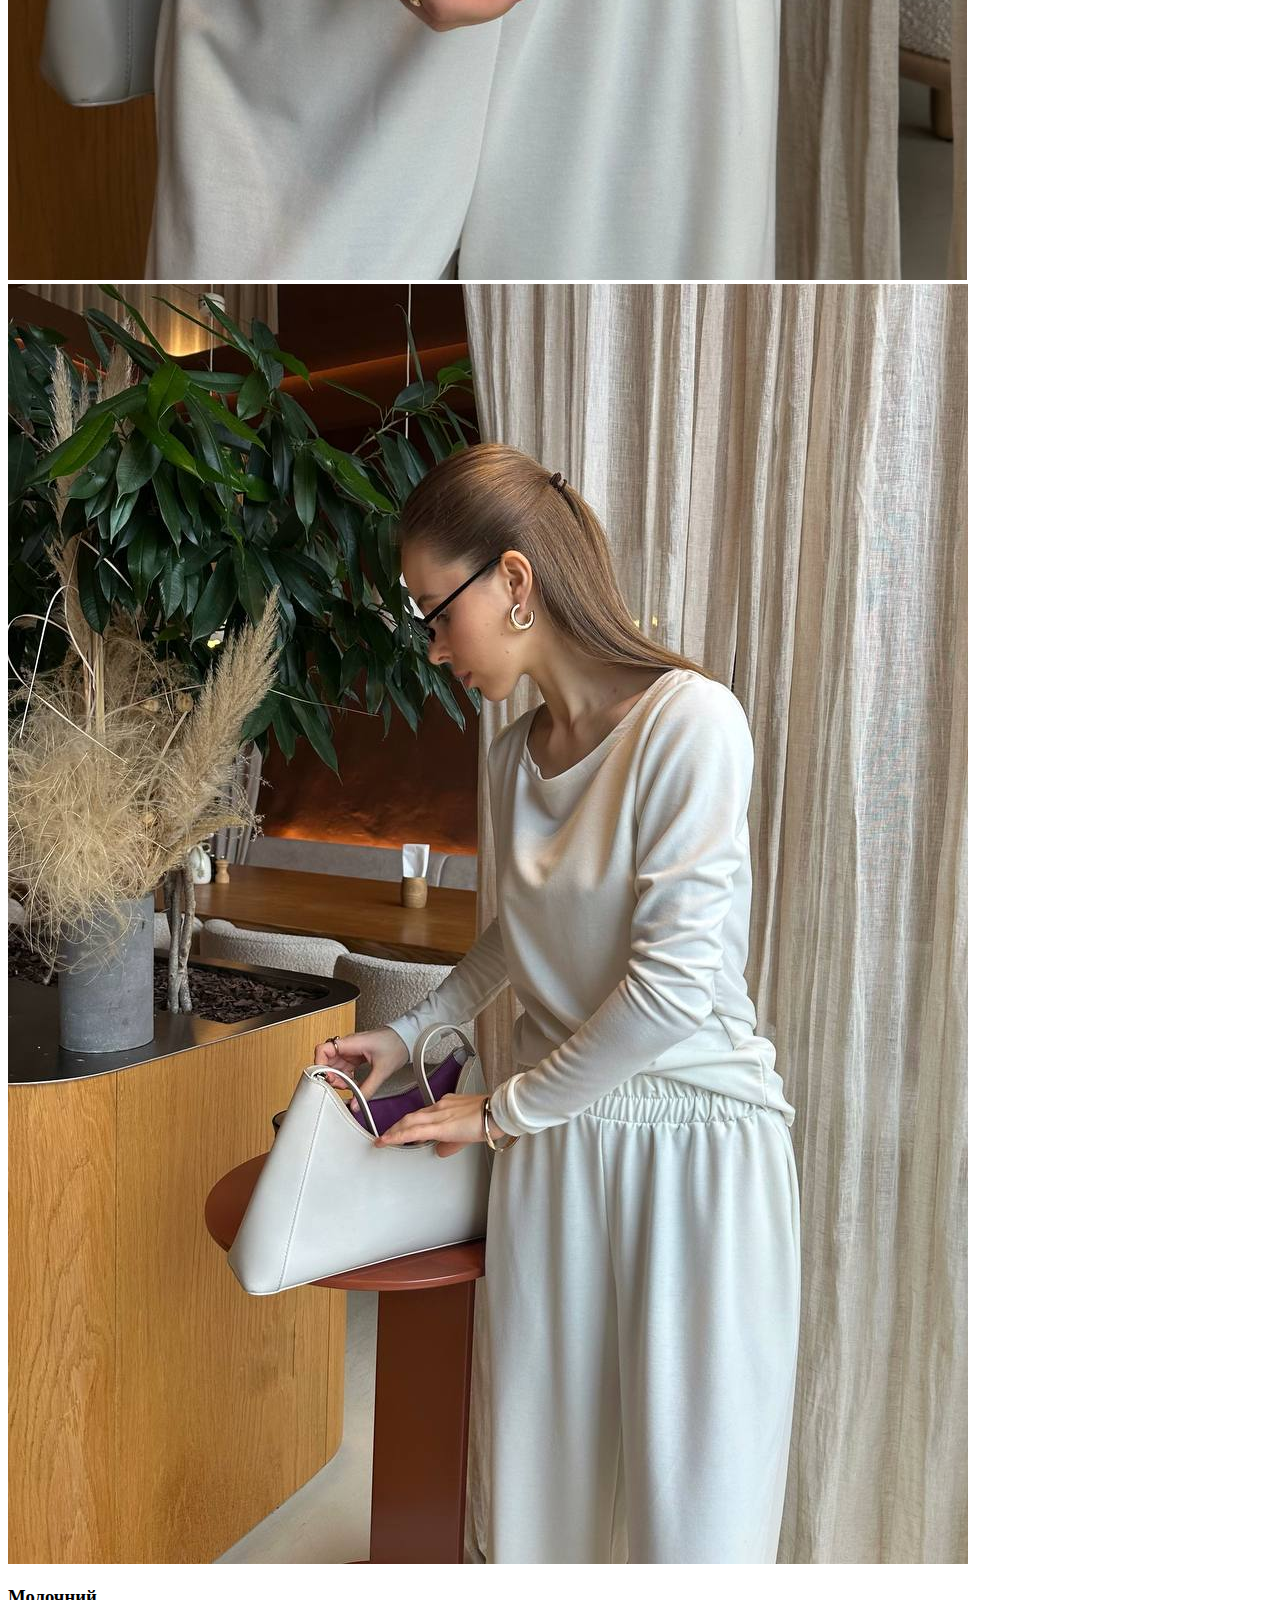
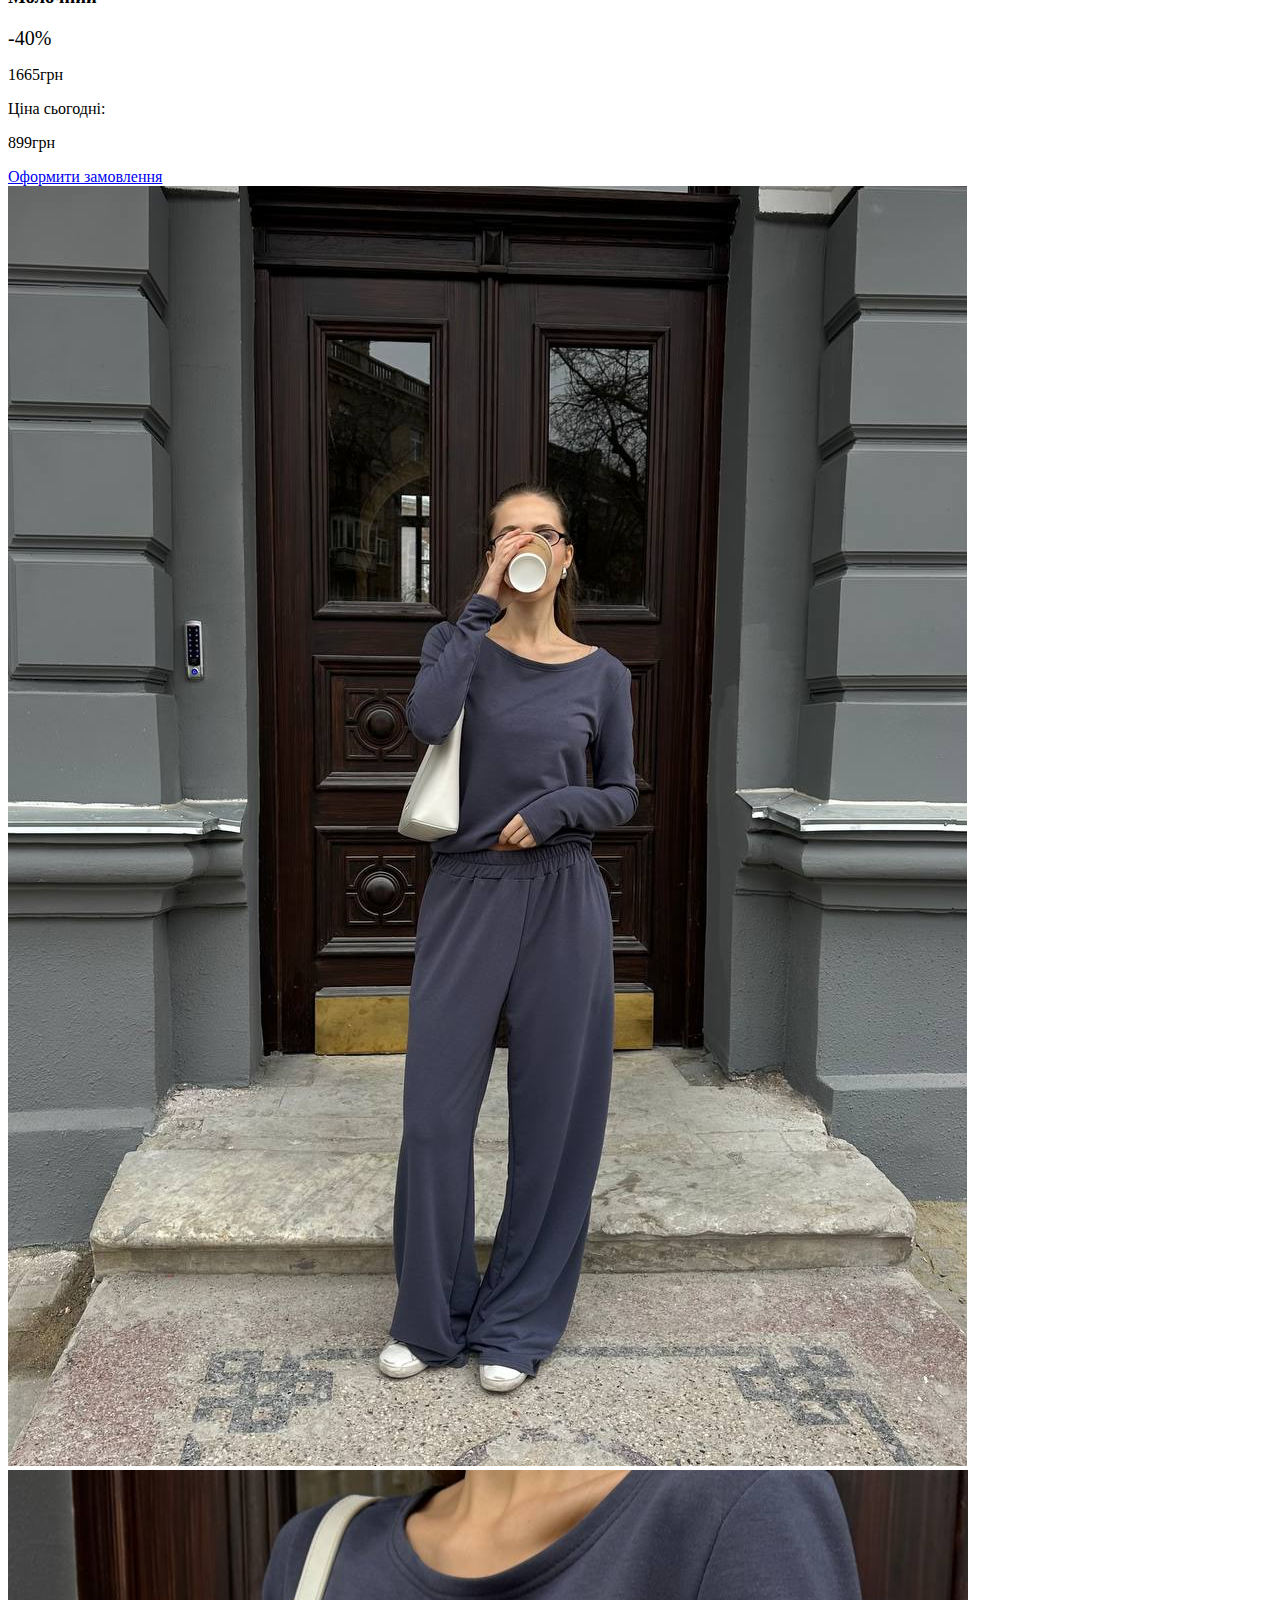
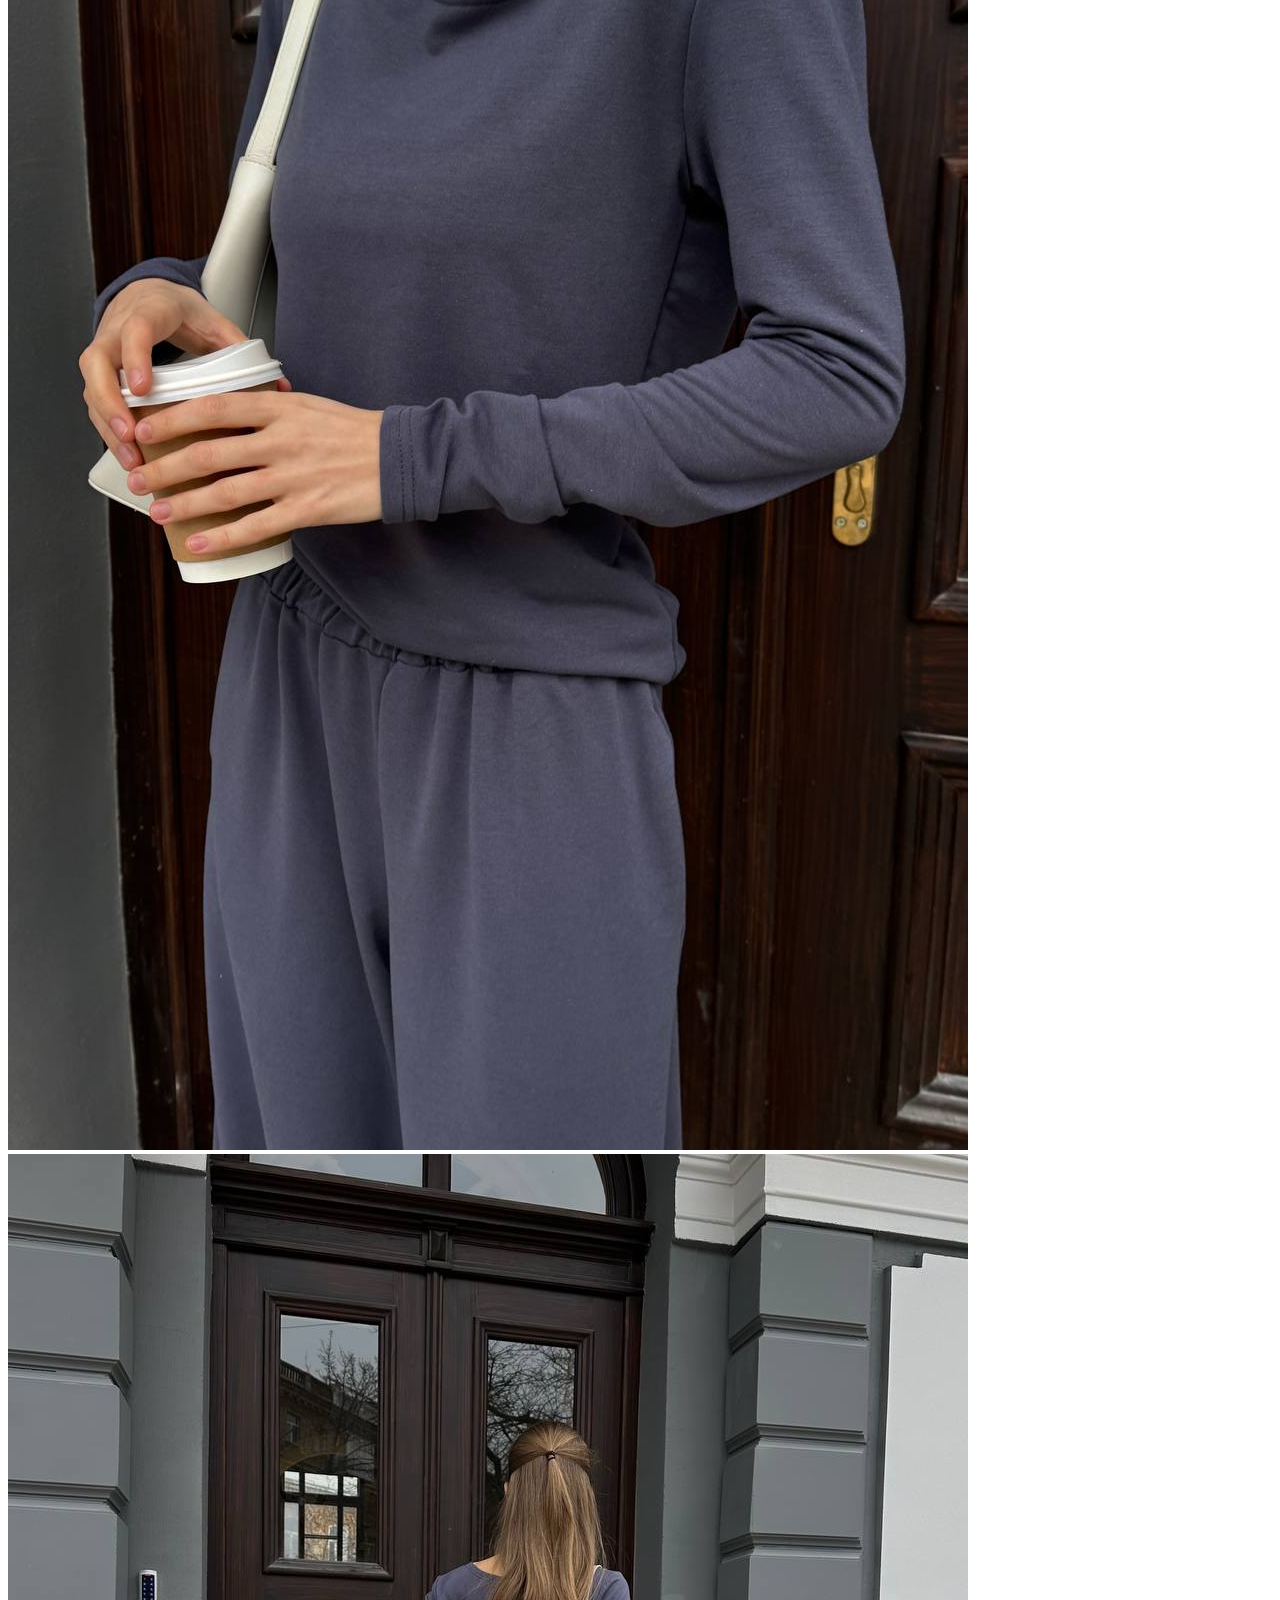
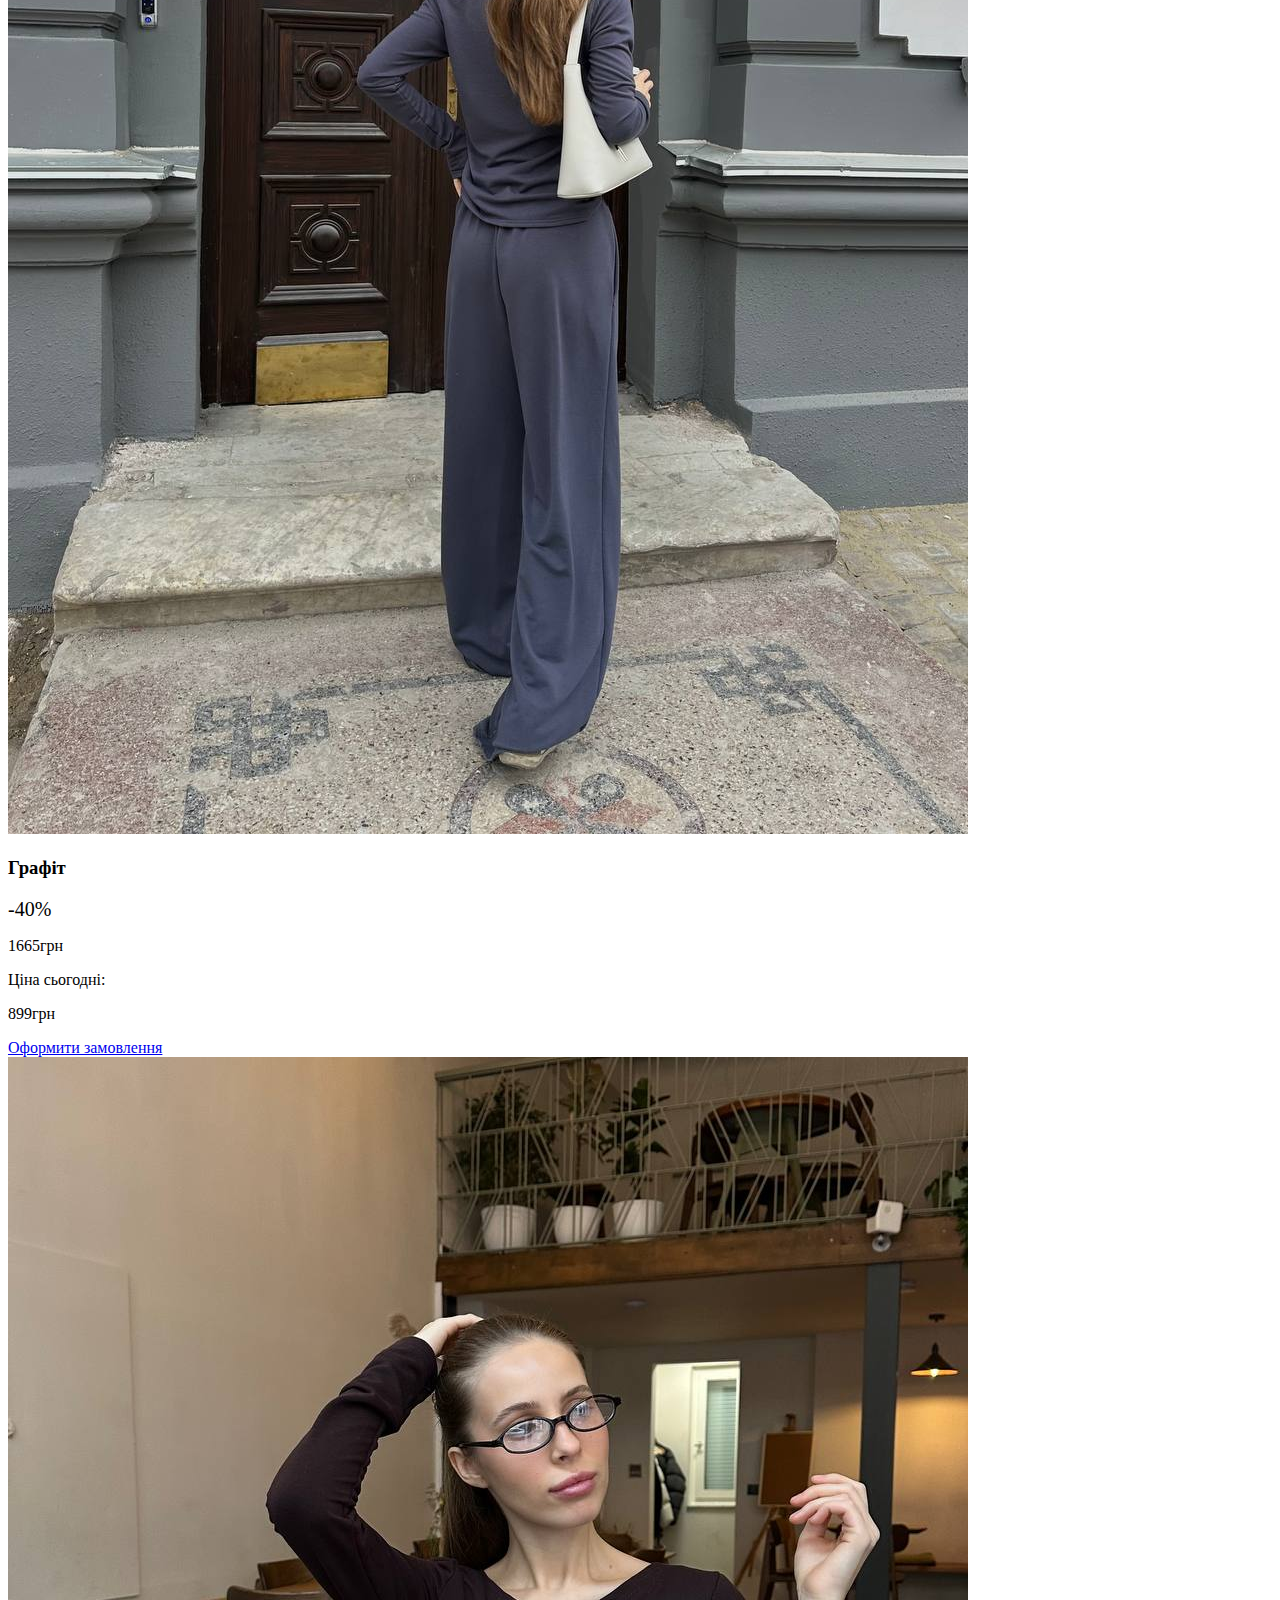
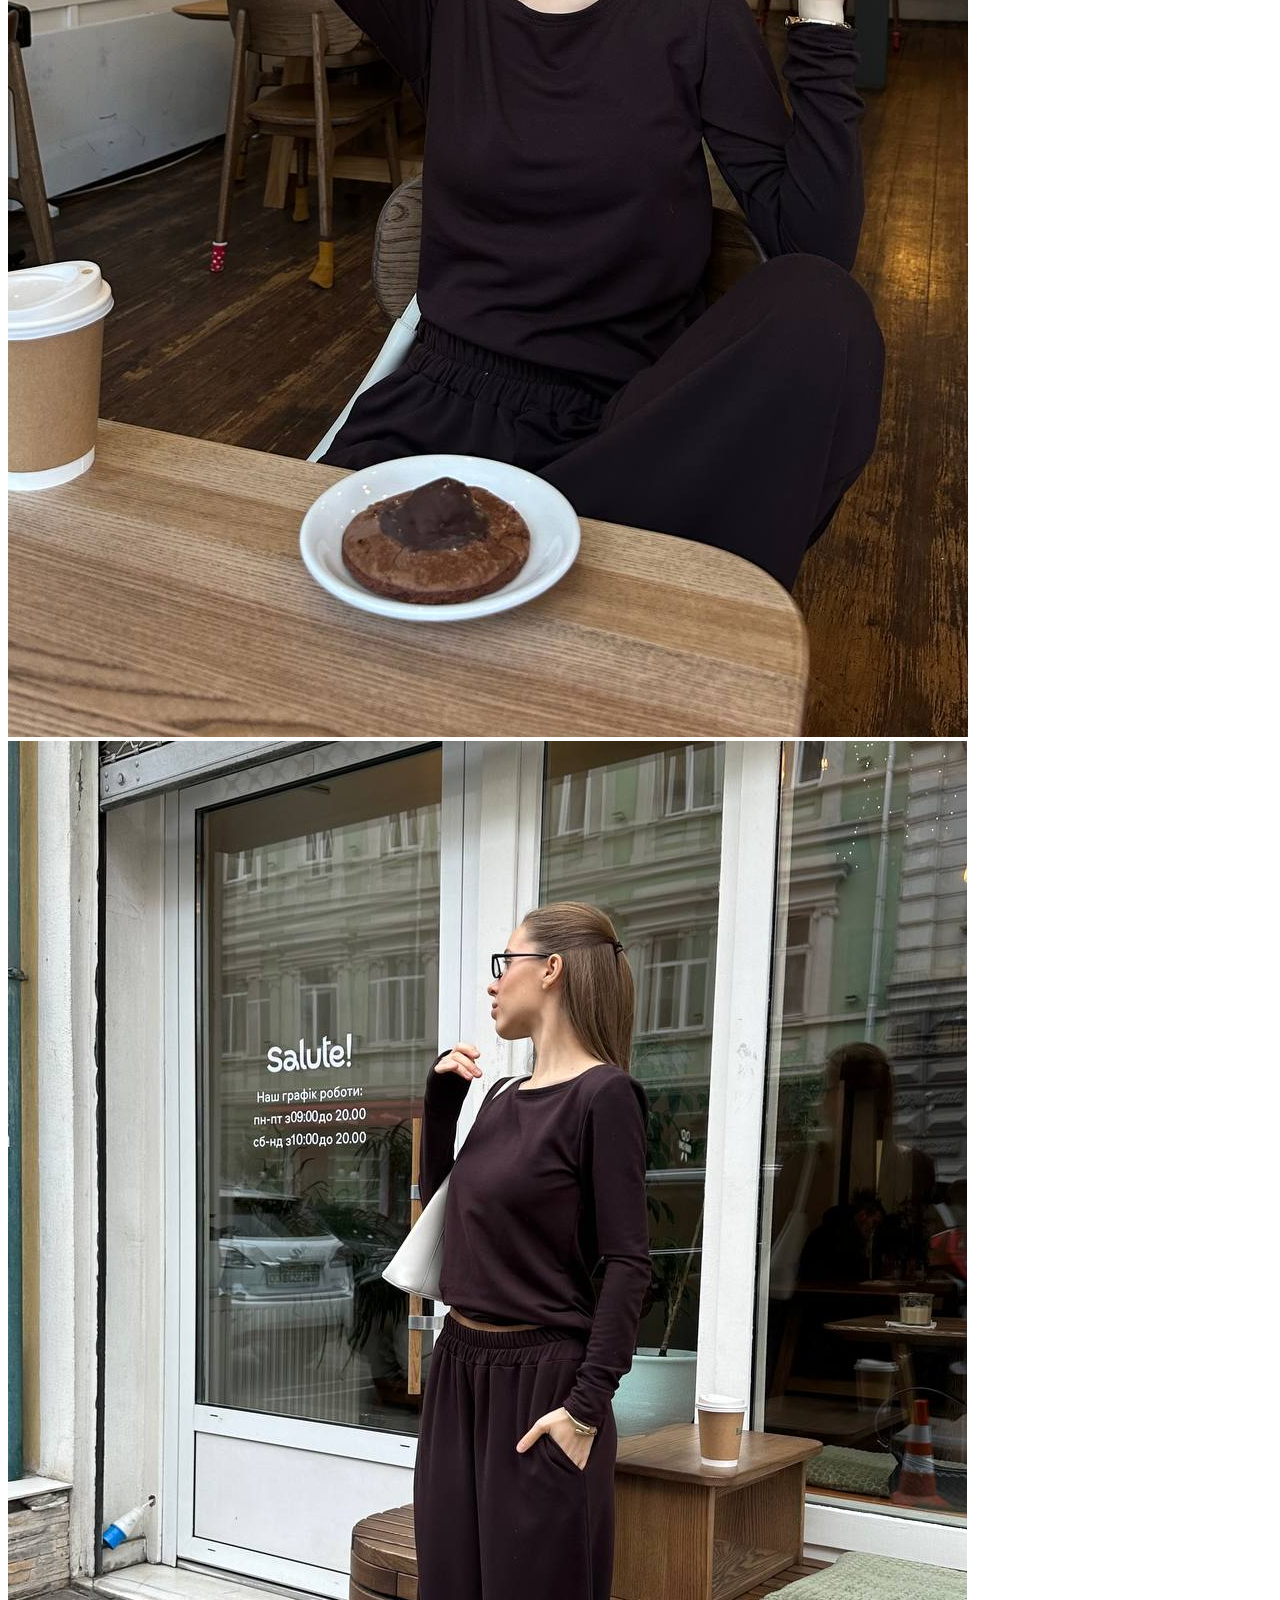
==== commit 0de4245f: "new site" ====
--- a/index.html
+++ b/index.html
@@ -1,373 +1,804 @@
+		
 <!DOCTYPE html>
-<lang="en">
+<html lang="ru-RU">
+
 <head>
+    
     <meta charset="utf-8">
     <meta name="viewport" content="width=480">
-
-    <title>Led лампа</title>
-    <link rel="shortcut icon" href="site/kitchendispanserproduct3_ua/images/favicon.png" type="image/x-icon">
-    <link rel="stylesheet" type="text/css" href="site/kitchendispanserproduct3_ua/css/reset.css">
-    <link rel="stylesheet" type="text/css" href="site/kitchendispanserproduct3_ua/css/owl.carousel.min.css">
-    <link rel="stylesheet" type="text/css" href="site/kitchendispanserproduct3_ua/css/fonts.css">
-    <link rel="stylesheet" type="text/css" href="site/kitchendispanserproduct3_ua/css/styles.css">
-
-    <!-- Meta Pixel Code -->
+    <meta name="description" content="">
+    <meta property="og:image" content="img/1/1.jpg">
+    <meta name="keywords" content="ХІТ СЕЗОНУ">
+    <meta property="og:type" content="website">
+    <title>Костюм</title>
+    <link rel="stylesheet" href="https://lady-fashion.com.ua/modamix/css\reset.css">
+    <link rel="stylesheet" href="https://lady-fashion.com.ua/modamix/css\slick.css">
+    <link rel="stylesheet" href="https://lady-fashion.com.ua/modamix/css\slick-theme.css">
+    <link rel="stylesheet" href="https://lady-fashion.com.ua/modamix/css\styles.css">
+</head>
+
+<body>
     <script>
-        !function(f,b,e,v,n,t,s)
-        {if(f.fbq)return;n=f.fbq=function(){n.callMethod?
-        n.callMethod.apply(n,arguments):n.queue.push(arguments)};
-        if(!f._fbq)f._fbq=n;n.push=n;n.loaded=!0;n.version='2.0';
-        n.queue=[];t=b.createElement(e);t.async=!0;
-        t.src=v;s=b.getElementsByTagName(e)[0];
-        s.parentNode.insertBefore(t,s)}(window, document,'script',
-        'https://connect.facebook.net/en_US/fbevents.js');
-        fbq('init', '542966862120306');
-        fbq('track', 'PageView');
+        var seconds=0;
+        function timeDisp() {
+          seconds ++;
+          var obj=document.getElementById("total");
+        
+          obj.value=seconds;
+       
+        }
+        setInterval(timeDisp,1000);
+    </script>
+
+
+<div class="main_wrapper">
+    <header class="offer_section offer3">
+        <h1 class="main_title">нова колекція </h1>
+        <div class="info_block">
+            <p class="subtitle">Костюм</p>
+            <div class="discount" style='font-size: 15px;'><b>40% знижка</b></div>
+            <img src="img_new/front_main.jpeg" alt="">
+        </div>
+        <div class="price_block">
+            <div class="price_item old">
+                <div class="text">Звичайна ціна:</div>
+                <div class="value">1665грн</div>
+            </div>
+            <div class="price_item new">
+                <div class="text">Ціна сьогодні:</div>
+                <div class="value" id="prices">899грн</div>
+            </div>
+        </div>
+        <div class="benefits_block clearfix">
+            <div class="benefit_item">
+                <img src="img_new/white.jpeg" alt="">
+                <p>СТИЛЬНО ТА КОМФОРТНО</p>
+            </div>
+            <div class="benefit_item">
+                <img src="img_new/brown/photo_2025-02-04 15.23.18.jpeg" alt="">
+                <p style="text-transform: uppercase">СУЧАСНО ТА ПРАКТИЧНО</p>
+            </div>
+            <div class="benefit_item">
+                <img src="img_new/white/photo_2025-02-04 15.25.54.jpeg" alt="">
+                <p>З ЯКІСНОЇ ТКАНИНИ</p>
+            </div>
+        </div>
+        <div class="products_count">Знижка діє<br> <b style="background-color: rgb(255, 142, 190);color: #FFFFFF;"> з <script type="text/javascript">
+            d = new Date(); p = new Date(d.getTime() -  5*86400000);
+            monthA =  '01,02,03,04,05,06,07,08,09,10,11,12'.split(',');
+            var w = p.getDate();
+            document.write(p.getDate() + '.' + monthA[p.getMonth()] +'.'+ p.getFullYear());
+        </script> по <script type="text/javascript">
+            d = new Date(); p = new Date(d.getTime() +  1*86400000);
+            monthA =  '01,02,03,04,05,06,07,08,09,10,11,12'.split(',');
+            var w = p.getDate();
+            document.write(p.getDate() + '.' + monthA[p.getMonth()] +'.'+ p.getFullYear());
+        </script> </b><br> на весь товар інтернет-магазину по всій території України</div>
+
+        <a href="index.html?fbpi#cat" class="button">Перейти до каталогу</a>
+        <div class="products_count"><b>Товар по акції обмежено</b></div>
+    </header>
+
+    <section class="description_section">
+        <!-- <h2 class="title"><span>КОФТИНКА</span></h2> -->
+           
+
+        <ul class="characteristics__list">
+            <li><b>Розміри:</b>42-46, 48-52</li>
+            <li><b>Тканина:</b>якісна двохнитка</li>
+            
+            
+            <li><b>Колір:</b>молочний, графіт, шоколад</li>
+        </ul>
+    </section>
+
+    <section class="cat" id="cat">
+
+        <h2 class="title" style="margin-left: 30px"><span>ОБЕРІТЬ </span>СВІЙ колір</h2>
+        
+       
+        <div class="catitem">
+            <div class="slider-dress">
+                <img src="img_new/white/photo_2025-02-04 15.25.39.jpeg" alt="">
+                <img src="img_new/white/photo_2025-02-04 15.25.45.jpeg" alt="">
+                <img src="img_new/white/photo_2025-02-04 15.25.49.jpeg" alt="">
+              
+               
+            </div>
+            <div class="clearfix">
+                <h3>Молочний</h3>
+                <div class="catprice clearfix">
+                    <div class="cp-left">
+                        <span style='font-size: 20px;'>-40%</span>
+                        <p>1665грн</p>
+                    </div>
+                    <div class="cp-right" id="product-card">
+                        <span>Ціна сьогодні:</span>
+                        <p>899грн</p>
+                    </div>
+                </div>
+            </div>
+            <a href="index.html?fbpi#order_form" class="button">Оформити замовлення</a>
+        </div>
+       
+        <div class="catitem">
+            <div class="slider-dress">
+                <img src="img_new/grafit/photo_2025-02-04 15.23.35.jpeg" alt="">
+                <img src="img_new/front_main.jpeg" alt="">
+                <img src="img_new/back.jpeg" alt="">
+               
+              
+            </div>
+            <div class="clearfix">
+                <h3>Графіт</h3>
+                <div class="catprice clearfix">
+                    <div class="cp-left">
+                        <span style='font-size: 20px;'>-40%</span>
+                        <p>1665грн</p>
+                    </div>
+                    <div class="cp-right">
+                        <span>Ціна сьогодні:</span>
+                        <p>899грн</p>
+                    </div>
+                </div>
+            </div>
+            <a href="index.html?fbpi#order_form" class="button">Оформити замовлення</a>
+        </div>
+
+        <div class="catitem">
+            <div class="slider-dress">
+                <img src="img_new/brown/photo_2025-02-04 15.23.06.jpeg" alt="">
+                <img src="img_new/brown/photo_2025-02-04 15.23.31.jpeg" alt="">
+                <img src="img_new/brown/photo_2025-02-04 15.23.07.jpeg" alt="">          
+                    
+            </div>
+            <div class="clearfix">
+                <h3>Шоколад</h3>
+                <div class="catprice clearfix">
+                    <div class="cp-left">
+                        <span style='font-size: 20px;'>-40%</span>
+                        <p>1665грн</p>
+                    </div>
+                    <div class="cp-right">
+                        <span>Ціна сьогодні:</span>
+                        <p>899грн</p>
+                    </div>
+                </div>
+            </div>
+            <a href="index.html?fbpi#order_form" class="button">Оформити замовлення</a>
+        </div>	
+
+          
+    </section>
+
+    <section class="reviews3_section">
+        <h2 class="title">Відгуки <span>покупців</span></h2>
+
+        <div class="review_item">
+            <div class="author_block clearfix">
+                <img src="https://lady-fashion.com.ua/modamix/img\ava1.jpg" alt="">
+                <div class="author_info">
+                    <div class="name">Марина Олександрівна</div>
+                    <div class="text">42 роки</div>
+                </div>
+                <div class="info">
+                    <div class="rating"></div>
+                    <div class="date dattt">сьогодні</div>
+                </div>
+            </div>
+            <p>Дуже зручний і стильний костюм! Тканина приємна до тіла, посадка ідеальна. Підходить як для прогулянок, так і для роботи вдома. Після прання не втрачає форму та колір. Рекомендую!</p>
+        </div>
+
+        <div class="review_item">
+            <div class="author_block clearfix">
+                <img src="https://lady-fashion.com.ua/modamix/img\ava2.jpg" alt="">
+                <div class="author_info">
+                    <div class="name">Оксана</div>
+                    <div class="text">20 років</div>
+                </div>
+                <div class="info">
+                    <div class="rating"></div>
+                    <div class="date dattt">вчора</div>
+                </div>
+            </div>
+            <p>Я в захваті! Костюм дуже м’який, сидить вільно, але при цьому виглядає акуратно. Тканина дихає, не викликає дискомфорту. Ношу з кросівками та сумкою – виходить ідеальний міський образ😊</p>
+        </div>
+
+        <div class="review_item">
+            <div class="author_block clearfix">
+                <img src="https://lady-fashion.com.ua/modamix/img\ava3.jpg" alt="">
+                <div class="author_info">
+                    <div class="name">Світлана Коваль</div>
+                    <div class="text">34 років</div>
+                </div>
+                <div class="info">
+                    <div class="rating"></div>
+                    <div class="date dattt">2 дні тому</div>
+                </div>
+            </div>
+            <p>Замовила цей костюм і не пошкодувала! Він чудово сідає по фігурі, матеріал щільний, але при цьому не парить. Ідеальний для подорожей і активного дня. Уживу виглядає ще краще, ніж на фото!</p>
+        </div>
+    </section>
+
+    <div class="tlt">
+        <h2 class="title"><span>Як зробити</span><br> замовлення?</h2>
+    </div>
+    <div class="order_steps1">
+        <div class="step_item">
+            <div class="step_wrapper">
+                <img src="https://lady-fashion.com.ua/modamix/img\order_steps__step1_icon.png" alt="">
+                <h4>Заявка</h4>
+                <p>Заповніть форму на сайті</p>
+            </div>
+        </div>
+        <div class="step_item">
+            <div class="step_wrapper">
+                <img src="https://lady-fashion.com.ua/modamix/img\order_steps__step2_icon.png" alt="">
+                <h4>Дзвінок</h4>
+                <p>Наш менеджер передзвонить для уточнення деталей</p>
+            </div>
+        </div>
+        <div class="step_item">
+            <div class="step_wrapper">
+                <img src="https://lady-fashion.com.ua/modamix/img\order_steps__step3_icon.png" alt="">
+                <h4>Відправка</h4>
+                <p>Доставляємо ваш товар протягом<br>1-3 днів</p>
+            </div>
+        </div>
+        <div class="step_item">
+            <div class="step_wrapper">
+                <img src="https://lady-fashion.com.ua/modamix/img\order_steps__step4_icon.png" alt="">
+                <h4>Отримання</h4>
+                <p>Оплачуйте при отриманні на новій пошті</p>
+            </div>
+        </div>
+    </div>
+              
+    <section class="offer_section offer3 order">
+        <h1 class="main_title">нова колекція </h1>
+        <div class="info_block">
+            <p class="subtitle">Костюм</p>
+            <div class="discount" style='font-size: 15px;'><b>40% знижка</b></div>
+            <img src="img_new/front_main.jpeg" alt="">
+        </div>
+        <div class="price_block">
+            <div class="price_item old">
+                <div class="text">Звичайна ціна:</div>
+                <div class="value">1665грн</div>
+            </div>
+            <div class="price_item new">
+                <div class="text">Ціна сьогодні:</div>
+                <div class="value" id="prices">899грн</div>
+            </div>
+        </div>
+        <div class="benefits_block clearfix">
+            <div class="benefit_item">
+                <img src="img_new/white.jpeg" alt="">
+                <p>СТИЛЬНО ТА КОМФОРТНО</p>
+            </div>
+            <div class="benefit_item">
+                <img src="img_new/brown/photo_2025-02-04 15.23.18.jpeg" alt="">
+                <p style="text-transform: uppercase">СУЧАСНО ТА ПРАКТИЧНО</p>
+            </div>
+            <div class="benefit_item">
+                <img src="img_new/white/photo_2025-02-04 15.25.54.jpeg" alt="">
+                <p>З ЯКІСНОЇ ТКАНИНИ</p>
+            </div>
+        </div>
+        <div class="products_count">Знижка діє<br> <b style="background-color: rgb(255, 142, 190);color: #FFFFFF;"> з <script type="text/javascript">
+            d = new Date(); p = new Date(d.getTime() -  5*86400000);
+            monthA =  '01,02,03,04,05,06,07,08,09,10,11,12'.split(',');
+            var w = p.getDate();
+            document.write(p.getDate() + '.' + monthA[p.getMonth()] +'.'+ p.getFullYear());
+        </script> по <script type="text/javascript">
+            d = new Date(); p = new Date(d.getTime() +  1*86400000);
+            monthA =  '01,02,03,04,05,06,07,08,09,10,11,12'.split(',');
+            var w = p.getDate();
+            document.write(p.getDate() + '.' + monthA[p.getMonth()] +'.'+ p.getFullYear());
+        </script> </b><br> на весь товар інтернет-магазину по всій території України</div>
+     
+        <form id="order_form" class="order_form" action="https://lady-fashion.com.ua/modamix/mail.php" method="post" onsubmit="return validateForm('formId');">
+            <h2 style="text-align: center;font-size: 25px;">Залиште заявку  <br> і ми звяжемось з вами </h2>
+            <br>
+            <select class="field" name="color" required="">
+                
+                <option selected="" disabled="">Оберіть колір</option>
+                <option value="Молочний">Молочний</option>
+                <option value="Графіт">Графіт</option>
+                <option value="Шоколад">Шоколад</option>                
+            </select>
+
+            <select class="field" name="size" required="">
+                
+                <option selected="" disabled="">Оберіть розмір</option>
+                <option value="42-44">42-46</option>                           
+                <option value="50-52">48-52</option>
+            </select>
+            <input class="field" type="text" name="name" id="name" placeholder="Введіть ваше прізвище та ім'я" required="">
+            <input class="field" type="tel" id="phone" name="phone" placeholder="Введіть ваш телефон" size="20" required="">
+            <input type="hidden" name="price" id="price" value="899">
+            <input type="email" name="email" style="display: none;">
+            <input type="hidden" value="" name="total" id="total">
+            <input type="hidden" name="price" id="hidden-price">
+            <button class="button" type="submit" id="submit">Оформити замовлення</button>
+           
+        </form>
+        <div class="products_count"><b>Товар по акції обмежено</b></div>
+    </section>
+
+    <!-- /order 3 -->
+    <script>
+        document.addEventListener("DOMContentLoaded", function () {
+            const form = document.getElementById("order_form");
+            const submitButton = document.getElementById("submit");
+            const phoneNumberInput = document.getElementById("phone");
+            const nameInput = form.querySelector("input[name='name']");
+            const colorInput = form.querySelector("select[name='color']");
+            const sizeInput = form.querySelector("select[name='size']");
+            const phoneNumberRegex = /^\+38\s?\(0(?:50|63|66|67|68|73|77|92|93|95|96|97|98|99)\)\s?\d{3}-\d{2}-\d{2}$/;
+            const modal = document.getElementById("myModal");
+            const closeModalBtn = modal.querySelector(".close");
+        
+            // Функция для показа ошибки под полем
+            function showError(input, message) {
+                let errorElement = input.nextElementSibling;
+                if (!errorElement || !errorElement.classList.contains("error-message")) {
+                    errorElement = document.createElement("div");
+                    errorElement.classList.add("error-message");
+                    errorElement.style.color = "red";
+                    errorElement.style.fontSize = "14px";
+                    errorElement.style.marginTop = "5px";
+                    input.parentNode.insertBefore(errorElement, input.nextSibling);
+                }
+                errorElement.innerText = message;
+            }
+        
+            // Функция для удаления ошибки
+            function clearError(input) {
+                let errorElement = input.nextElementSibling;
+                if (errorElement && errorElement.classList.contains("error-message")) {
+                    errorElement.remove();
+                }
+            }
+        
+            // Обработка отправки формы
+            form.addEventListener("submit", async function (e) {
+                e.preventDefault();
+        
+                let hasError = false;
+        
+                const name = nameInput.value.trim();
+                const phone = phoneNumberInput.value.trim();
+                const color = colorInput.value;
+                const size = sizeInput.value;
+                const price = document.getElementById("hidden-price").value || "Не вказано";
+        
+                // Проверка имени
+                if (!name) {
+                    showError(nameInput, "Будь ласка, введіть ваше ім'я.");
+                    hasError = true;
+                } else {
+                    clearError(nameInput);
+                    nameInput.value = name
+                        .split(" ")
+                        .map(word => word.charAt(0).toUpperCase() + word.slice(1))
+                        .join(" ");
+                }
+        
+                // Проверка телефона
+                if (!phoneNumberRegex.test(phone)) {
+                    showError(phoneNumberInput, "Введіть коректний номер телефону у форматі +38 (0XX) XXX-XX-XX.");
+                    hasError = true;
+                } else {
+                    clearError(phoneNumberInput);
+                }
+        
+                // Проверка выбора цвета
+                if (!color || color === "Оберіть колір") {
+                    showError(colorInput, "Будь ласка, оберіть колір товару.");
+                    hasError = true;
+                } else {
+                    clearError(colorInput);
+                }
+        
+                // Проверка выбора размера
+                if (!size || size === "Оберіть розмір") {
+                    showError(sizeInput, "Будь ласка, оберіть розмір товару.");
+                    hasError = true;
+                } else {
+                    clearError(sizeInput);
+                }
+        
+                // Если есть ошибки, не отправляем форму
+                if (hasError) return;
+        
+                try {
+                    // Получаем данные из config.json
+                    const response = await fetch("/config.json");
+                    const config = await response.json();
+                    const token = config.token;
+                    const chatId = config.chatId;
+        
+                    // Формируем сообщение для Telegram
+                    const message = `<b>🛒 Нове замовлення:</b>\n\n` +
+                        `<b>👤 Ім'я:</b> ${name}\n` +
+                        `<b>📞 Телефон:</b> ${phone}\n` +
+                        `<b>🎨 Колір:</b> ${color}\n` +
+                        `<b>📏 Розмір:</b> ${size}\n`;
+        
+                    // Отправка данных в Telegram
+                    const telegramResponse = await fetch(`https://api.telegram.org/bot${token}/sendMessage`, {
+                        method: "POST",
+                        headers: { "Content-Type": "application/json" },
+                        body: JSON.stringify({
+                            chat_id: chatId,
+                            text: message,
+                            parse_mode: "HTML",
+                        }),
+                    });
+        
+                    if (telegramResponse.ok) {
+                        window.location.href = "thanks.html"; // Перенаправление после успешной отправки
+                    } else {
+                        console.error("Помилка при відправці в Telegram:", telegramResponse.statusText);
+                        showError(submitButton, "Сталася помилка при відправці. Спробуйте знову.");
+                    }
+                } catch (error) {
+                    console.error("Помилка завантаження config.json або мережі:", error);
+                    showError(submitButton, "Помилка мережі. Перевірте з'єднання.");
+                }
+            });
+        
+            // Закрытие модального окна при ошибке телефона
+            closeModalBtn.addEventListener("click", function () {
+                modal.style.display = "none";
+            });
+        });
         </script>
-        <noscript><img height="1" width="1" style="display:none"
-        src="https://www.facebook.com/tr?id=542966862120306&ev=PageView&noscript=1"
-        /></noscript>
-        <!-- End Meta Pixel Code -->
-</head>
-    <div class="main_wrapper">
-        <!-- header 3 -->
-        <header class="offer_section offer3">
-            <h1 class="main_title">
-                СВІТИЛНИК LED <br>
-            </h1>
-
-            <div class="info_block">
-                <p class="subtitle">з датчиком руху </p>
-                <img src="new_img/sale.jpg" alt="">
-            </div>
-
-            <div class="price_block">
-                <div class="price_item old">
-                    <div class="text">Звичайна ціна:</div>
-                    <div class="value">599 грн </div>
-                </div>
-                <div class="price_item new">
-                    <div class="text">Ціна сьогодні:</div>
-                    <div class="value">299 грн</div>
-                </div>
-            </div>
-            <div class="benefits_block clearfix">
-                <div class="benefit_item">
-                    <img src="new_img/main.jpeg" alt="">
-                    <p>Компактність</p>
-                </div>
-                <div class="benefit_item">
-                    <img src="new_img/install.jpeg" alt="">
-                    <p>Практичність</p>
-                </div>
-                <div class="benefit_item">
-                    <img src="new_img/closet.jpeg" alt="">
-                    <p>Автоматичність</p>
-                </div>
-            </div>
-                <a href="index.html#order_form" class="button">Оформити замовлення</a>
-                <div class="products_count"><p><h2>
-					
-            </div>
-        </header>
-        <!-- /header 3 -->
-		   <!-- components -->
-		<section class="components_section">
-            <div style="text-align: left; margin-left: 15px;">
-                <h2 class="title">Ваш помічник у будь-якому куточку</h2>
-            </div>
-            <div class="benefits_list7">
-                <div class="benefit_item clearfix">
-                    <img src="new_img/bad.webp" alt="">
-                    <div class="text_block">
-                        <h4>Спальня</h4>
-                        <p>Ідеальне освітлення для комфортного засинання та нічного пробудження.</p>
-                   </div>
-                </div>
-                <div class="benefit_item clearfix">
-                    <img src="new_img/use.webp" alt="">
-                    <div class="text_block">
-                        <h4>Універсальність</h4>
-                        <p>Використовуйте як портативний ліхтар або закріпіть на стіні для зручності.</p>
+        
+
+    <style media="screen">.button{position:relative;overflow:hidden}
+
+        .button:after{content:"";position:absolute;top:-50%;right:-50%;bottom:-50%;left:-50%;background:-webkit-gradient(linear,left top,left bottom,from(rgba(229,172,142,0)),color-stop(50%,rgba(255,255,255,.7)),color-stop(50%,rgba(229,172,142,0)));background:linear-gradient(to bottom,rgba(229,172,142,0),rgba(255,255,255,.7) 50%,rgba(229,172,142,0));-webkit-transform:rotateZ(60deg) translate(-5em,7.5em);-ms-transform:rotate(60deg) translate(-5em,7.5em);transform:rotateZ(60deg) translate(-5em,7.5em);opacity:0;filter: alpha(opacity=0);z-index:1;animation:sheens 3s infinite}@keyframes sheens {
+              0%,
+              79% {
+                  opacity: 0;
+                  filter: alpha(opacity=0);
+                  -webkit-transform: rotateZ(60deg) translate(-5em, 7.5em);
+                  transform: rotateZ(60deg) translate(-5em, 7.5em)
+              }
+              80% {
+                  opacity: 1;
+                  filter: alpha(opacity=100);
+                  -webkit-transform: rotateZ(60deg) translate(-5em, 7.5em);
+                  transform: rotateZ(60deg) translate(-5em, 7.5em)
+              }
+              95% {
+                  opacity: 1;
+                  filter: alpha(opacity=100);
+                  -webkit-transform: rotateZ(60deg) translate(1em, -11em);
+                  transform: rotateZ(60deg) translate(1em, -11em)
+              }
+              to {
+                  opacity: 0;
+                  filter: alpha(opacity=0);
+                  -webkit-transform: rotateZ(60deg) translate(1em, -9em);
+                  transform: rotateZ(60deg) translate(1em, -9em)
+              }
+          }</style>
+    <style>
+        #viewing {
+            display: block;
+            position: fixed;
+            bottom: 2%;
+            left: 2%;
+            z-index: 2;
+            padding: 10px 30px 10px 20px;
+            color: crimson;
+            /* -webkit-box-shadow: 0px 0px 15px hsl(0, 0%, 17%, 0.2);
+            box-shadow: 0px 0px 15px hsl(0, 0%, 17%, 0.2); */
+            border-radius: 7px;
+            margin: 0;
+            border: 0;
+            outline: 0;
+            font-size: 100%;
+            font-weight: 700;
+            
+            box-sizing: border-box;
+            -webkit-text-size-adjust: 100%;
+            -webkit-font-smoothing: subpixel-antialiased;
+            transition: 1.5s ease-in-out;
+            transition-property: visibility, transform;
+            transform: translate3d(-150%, 0, 0);
+            visibility: hidden;
+        }
+    
+        #viewing.is-visible {
+            transform: translate3d(0, 0, 0);
+            visibility: visible;
+        }
+     
+        #viewing .close {
+            position: absolute;
+            top: 8px;
+            right: 8px;
+            display: block;
+            width: 1em;
+            height: 1em;
+            color: hsl(0, 0%, 17%);
+            font-size: 13px;
+            cursor: pointer;
+        }
+    
+        #viewing .close::before,
+        #viewing .close::after {
+            content: '';
+            position: absolute;
+            top: 0;
+            left: 0.5em;
+            height: 100%;
+            width: calc(1em / 12);
+            margin-left: calc(1em / -24);
+            background-color: currentColor;
+        }
+    
+        #viewing .close::before {
+            transform: rotate(45deg);
+        }
+    
+        #viewing .close::after {
+            transform: rotate(-45deg);
+        }
+    
+        #viewing.light {
+            color: hsl(0, 0%, 17%);
+            background-color: hsl(0, 0%, 97%);
+        }
+    
+        #viewing .layout {
+            display: flex;
+            align-items: center;
+        }
+    
+        #viewing .body {
+            font-size: 14px;
+            line-height: 1.2;
+        }
+    
+        #viewing span {
+            font-weight: 700;
+            line-height: 1.4;
+            letter-spacing: .2px;
+            text-transform: uppercase;
+        }
+        #viewing p {
+            font-size: 14px;
+        }
+    </style>
+    <script>
+        window.addEventListener('DOMContentLoaded', (event) => {
+            const viewing = document.getElementById('viewing');
+            const close = viewing.querySelector('.close');
+            const number = viewing.querySelector('[data-number]')
+    
+            close.addEventListener('click', function () {
+                viewing.classList.remove('is-visible');
+            });
+    
+            setTimeout(function () {
+                viewing.classList.add('is-visible');
+    
+                number.innerHTML = randomInteger(100, 120);
+                setInterval(function () {
+                    number.innerHTML = randomInteger(100, 120);
+                }, 45000);
+            }, 10000);
+    
+            function randomInteger(min, max) {
+                return Math.floor(min + Math.random() * (max + 1 - min))
+            }
+        });
+    </script>  
+        <div id="viewing" class="light">
+                <div class="close"></div>
+                <div class="layout">
+                    <div class="body">
+                        <p>
+                            Цей товар переглядають: <span data-number="">148</span>
+                            осiб. </p>
                     </div>
                 </div>
-                <div class="benefit_item clearfix">
-                    <img src="new_img/use_2.webp" alt="">
-                    <div class="text_block">
-                        <h4>Робота та навчання</h4>
-                        <p>Яскраве і м'яке світло для зручного читання чи роботи за столом.</p>
-                    </div>
-			    </div>
-                      <div class="benefit_item clearfix">
-                    <img src="new_img/closet.jpeg" alt="">
-                    <div class="text_block">
-                        <h4>Гардероб</h4>
-                        <p>Освітліть темні куточки вашої шафи для зручності та порядку.</p>
-                    </div>					
-            </div>
-        </section>
-        <!-- /components -->
-
-        <!-- description -->
-
-        <section>
-        <div class="text_section">
-            <div style="text-align: left;">
-                <h2 class="title">підійде всім</h2>
-            </div>
-            <p>
-                Цей світильник із подвійним сенсором (світло + інфрачервоний) стане ідеальним 
-                рішенням для комфортного освітлення вночі. Стильний дизайн із дерев'яними елементами 
-                додає затишку, а знімний корпус дозволяє використовувати його як портативний ліхтар.		   
-            </p>
-			<img style="width: 480px;" src="new_img/urk_klej.webp" alt="">
-			<img style="width: 480px;" src="new_img/cat.webp" alt="">
-            <p>
-                <center><h3 class="title">Енергоефективність</h3></center> <br> 
-                <center>Світлодіоди забезпечують яскраве світло при мінімальному споживанні енергії.</center> <br>
-
-                <center><h3 class="title">Автоматизація</h3></center> <br> 
-                <center>Інфрачервоний сенсор реагує на рух, активуючи світло лише тоді, коли це необхідно. </center> <br>
-
-                <center><h3 class="title">Мобільність</h3></center> <br> 
-                <center>Знімний дизайн дозволяє легко переносити пристрій та використовувати в різних умовах.</center> <br>  
-            </p>
-			<img style="width: 480px;" src="new_img/char.webp" alt="">
-			<img style="width: 480px;" src="new_img/install.jpeg" alt="">
-        </div>
-		
-        </section>
-			<!-- reviews -->
-		<section class="reviews_section">
-			<center><h2 class="title">Відгуки покупців</h2></center>
-			<br>
-			<div class="reviews_list owl-carousel">
-				<div class="review_item">
-					<img class="photo" src="new_img/rew.webp">
-					<div class="author_info"><b>Вікторія Мельник,</b> Харків</div>
-					<p> Дуже зручно! Автоматичне включення працює бездоганно, рекомендую!</p>
-				</div>
-				<div class="review_item">
-					<img class="photo" src="new_img/box.webp" >
-					<div class="author_info"><b>Валентин Наход,</b> Ковель</div>
-					<p>Стильний дизайн і простота встановлення, ідеально для дому!</p>
-				</div>
-				<div class="review_item">
-					<div class="author_info"><b>Сергій Пономаренко,</b> Дніпро</div>
-					<p>Легко заряджається, і батареї вистачає надовго. Дуже задоволений покупкою.</p>
-				</div>
-				<div class="review_item">
-					<div class="author_info"><b>Ірина Шевченко,</b> Львів</div>
-					<p> Чудовий варіант для коридорів і темних кутів, де немає звичайного освітлення. </p>
-				</div>
-			</div>
-           
-		</section>
-		<!-- /reviews -->
-
-		<!-- order info 1 -->
-		<section class="order_info1_section">
-	        <h2 class="title">Доставка і оплата</h2>
-			<div class="order_info1_list">
-				<div class="info_item">
-					<div class="image_block">
-						<img src="images/delivery1_image1.jpg">
-					</div>
-					<div class="text_block">
-						<h4>Заявка</h4>
-						<p>Залишіть заявку на нашому сайті та наш менеджер зв'яжеться з вами для уточнення деталей.</p>
-					</div>
-				</div>
-				<div class="info_item">
-					<div class="image_block">
-						<img src="images/delivery1_image2.jpg">
-					</div>
-					<div class="text_block">
-						<h4>Доставка</h4>
-						<p>Ми надсилаємо Ваше замовлення Новою поштою протягом<br> 1-2 робочих днів.</p>
-					</div>
-				</div>
-				<div class="info_item">
-					<div class="image_block">
-						<img src="images/delivery1_image3.jpg">
-					</div>
-					<div class="text_block">
-						<h4>Отримання</h4>
-						<p>Оплачуєте товар при отриманні після повного огляду</p>
-					</div>
-				</div>
-			</div>
-		</section>
-
-		<!-- /order info 1 -->
-        <header class="offer_section offer3">
-            <h1 class="main_title">
-                СВІТИЛНИК LED <br>
-            </h1>
-
-            <div class="info_block">
-                <p class="subtitle">з датчиком руху </p>
-                <img src="new_img/sale.jpg" alt="">
-            </div>
-
-            <div class="price_block">
-                <div class="price_item old">
-                    <div class="text">Звичайна ціна:</div>
-                    <div class="value">599 грн </div>
-                </div>
-                <div class="price_item new">
-                    <div class="text">Ціна сьогодні:</div>
-                    <div class="value">299 грн</div>
-                </div>
-            </div>
-            <div class="benefits_block clearfix">
-                <div class="benefit_item">
-                    <img src="new_img/main.jpeg" alt="">
-                    <p>Компактність</p>
-                </div>
-                <div class="benefit_item">
-                    <img src="new_img/install.jpeg" alt="">
-                    <p>Практичність</p>
-                </div>
-                <div class="benefit_item">
-                    <img src="new_img/closet.jpeg" alt="">
-                    <p>Автоматичність</p>
-                    <br>
-                    <br>
-                </div>
-                <form id="order_form" class="main-order-form order_form" method="POST">
-                    <span class="swiper-notification" aria-live="assertive" aria-atomic="true"></span>
-                    <input class="field" type="text" name="name" placeholder="Введіть ваше ім'я" required>
-                    <input class="field" type="tel" name="phone" placeholder="Введіть Ваш телефон" required>
-                    <button class="button button-m" type='submit'>Оформити замовлення</button>
-                </form>
-        </header>
-            
-
-        
+            </div>
+        
+    
+    <script src="https://lady-fashion.com.ua/modamix/js\jquery-3.3.1.min.js"></script>
+    <style>
+    /* Стили для модального окна и спинера */
+.modal {
+  display: none;
+  position: fixed;
+  z-index: 1;
+  left: 0;
+  top: 0;
+  width: 100%;
+  height: 100%;
+  overflow: auto;
+  background-color: rgba(0, 0, 0, 0.8);
+}
+
+.modal-content {
+  background-color: #fefefe;
+  margin: 50% auto;
+  padding: 20px;
+  border: 1px solid #888;
+  width: 50%;
+  border-radius: 8px;
+}
+
+
+.message {
+  text-align: center;
+  font-size: 24px;
+  font-weight: bold;
+  margin-top: 20px;
+}
+
+/* Закрыть кнопку модального окна */
+.close {
+  color: #aaa;
+  float: right;
+  font-size: 28px;
+  font-weight: bold;
+}
+
+.close:hover,
+.close:focus {
+  color: #000;
+  text-decoration: none;
+  cursor: pointer;
+}
+
+
+</style>
+
+    <div id="myModal" class="modal">
+  <div class="modal-content">
+     <span class="close">&times;</span>
+    <div id="message" class="message">Спасибо, заказ принят!</div>
+  </div>
+</div>
+
+
+    
+</div>
+
+
+<style>table {
+    border-collapse: inherit
+}</style>
+
+
+<script src="https://lady-fashion.com.ua/modamix/js\mask_input.js"></script>
+<script src="https://lady-fashion.com.ua/modamix/js\slick.min.js"></script>
+<script src="https://lady-fashion.com.ua/modamix/js\scripts.js"></script>
+
+<style>
+    .viber-widget {
+        position: fixed;
+        top: 75%;
+        left: 10px;
+        transform: translateY(-50%);
+        display: flex;
+        flex-direction: column;
+        align-items: center;
+        gap: 10px;
+        z-index: 1990;
+    }
+
+    .viber-icon {
+        width: 60px;
+        height: 60px;
+        background-color: #84b5ee;
+        color: #f3f3f3;
+        border-radius: 70%;
+        animation: pulse 1.5s infinite;
+        cursor: pointer;
+        z-index: 1990;
+    }
+
+    @keyframes pulse {
+        0% {
+            transform: scale(1);
+            box-shadow: 0 0 0 0 rgba(0, 0, 0, 0.5);
+        }
+
+        50% {
+            transform: scale(1.3);
+            box-shadow: 0 0 10px 5px rgba(0, 0, 0, 0.2);
+        }
+
+        100% {
+            transform: scale(1);
+            box-shadow: 0 0 0 0 rgba(0, 0, 0, 0.3);
+        }
+    }
+
+    .viber-message {
+        position: absolute;
+        /* Позиционируем сообщение */
+        top: 65px;
+        /* Смещаем относительно значка */
+        left: 5px;
+        /* Смещаем вправо от значка */
+        display: none;
+        /* Скрыто по умолчанию */
+        background-color: #afc3ec;
+        color: rgb(22, 22, 22);
+        padding: 10px;
+        border-radius: 9px;
+        font-size: 14px;
+        font-weight: bold;
+        text-align: center;
+        white-space: nowrap;
+        box-shadow: 0 2px 5px rgba(0, 0, 0, 0.2);
+    }
+
+    .close-button {
+        display: none;
+        position: absolute;
+        top: 65px;
+        right: -135px;
+        background: transparent;
+        border: none;
+        color: rgb(19, 19, 19);
+        font-size: 14px;
+        cursor: pointer;
+    }
+
+    .close-button:hover {
+        color: #e74e4e;
+    }
+
+    .viber-message.show {
+        display: block;
+    }
+</style>
+
+
+<div class="viber-widget" id="viberWidget">
+    <div class="viber-icon" onclick="redirectToViber()">
+
+
+        <img src="img/Telegram.svg" alt="">
     </div>
-     <!--footer-->
-		<style type="text/css">
-.footer_section {
-    padding: 30px 0 25px;
-    background: #dedede;
-    font-size: 14px;
-    line-height: 24px;
-    text-align: center;
-}
-
-.footer_section a {
-    color: black;
-    display: block;
-}
-.owl-prev, .owl-next {
-    position: absolute;
-    top: 50% !important;
-    transform: translateY(-50%);
-    padding: 0;
-    font-size: 30px;
-    cursor: pointer;
-    color: blue;
-}
-
-.owl-prev {
-    left: 10px !important;
-}
-
-.owl-next {
-    right: 10px !important;
-}
-
-.owl-prev::before, .owl-next::before {
-    content: "";
-    position: absolute;
-    top: 50%;
-    transform: translateY(-50%);
-}
-
-.owl-prev::before {
-    content: "<";
-    left: 10px;
-}
-
-.owl-next::before {
-    content: ">";
-    right: 10px;
-}
-
-.products_count-footer {
-    padding: 0 !important;
-    margin-top: -20px;
-  
-}
-
-
-		</style>
-        </div>
-    
-    <!--/footer-->
-
-        <!-- scripts -->
-
-    <script data-cfasync="false" src="cdn-cgi/scripts/5c5dd728/cloudflare-static/email-decode.min.js"></script><script src="assets/58049e56/jquery.js"></script>
-
-<script>jQuery(function ($) {
-
-            $('a[href^="/#"]').click(function(e){
-                e.preventDefault();
-                var _href = $(this).attr('href').slice(1);
-                $('html, body').animate({scrollTop: $(_href).offset().top+'px'});
-                return false;
-            })
-        
+    <div class="viber-message" id="viberMessage">Напишіть нам <br><b> і ми вам підберем найкращий костюм!</b></div>
+    <button class="close-button" id="close" onclick="closeMessage()">✖</button>
+</div>
+
+<script>
+    function redirectToViber() {
+
+        window.open('https://t.me/sashu1a_nt', '_blank');
+    }
+
+    function closeMessage() {
+
+        const message = document.getElementById('viberMessage');
+        const close = document.getElementById('close');
+        message.style.display = 'none'; // Скрываем сообщение
+        close.style.display = 'none'
+    }
+
+    window.addEventListener('DOMContentLoaded', () => {
+        setTimeout(() => {
+            const message = document.getElementById('viberMessage');
+            const close = document.getElementById('close');
+            message.style.display = 'block'; // Показываем сообщение
+            close.style.display = 'block';
+        }, 5000);
     });
 </script>
-</script>    <!-- scripts -->
-    <!-- <script src="https://ajax.googleapis.com/ajax/libs/jquery/3.3.1/jquery.min.js"></script> -->
-    <script src="site/kitchendispanserproduct3_ua/js/html5shiv.js"></script>
-    <script src="site/kitchendispanserproduct3_ua/js/owl.carousel.min.js"></script>
-    <script src="site/kitchendispanserproduct3_ua/js/previewYouTube.js"></script>
-    <script src="site/kitchendispanserproduct3_ua/js/scripts.js"></script>
-    <script src="site/kitchendispanserproduct3_ua/js/maskedinput.js"></script>
-	
-
-
-<link rel="stylesheet" type="text/css" href="https://poleznoe.club/zaklepyvalnuk/css/roboto.css">
-<script src="https://poleznoe.club/zaklepyvalnuk/js/jquery.js.%D0%91%D0%B5%D0%B7%20%D0%BD%D0%B0%D0%B7%D0%B2%D0%B0%D0%BD%D0%B8%D1%8F" type="text/javascript"></script>
-<script src="https://poleznoe.club/zaklepyvalnuk/js/plugins.js.%D0%91%D0%B5%D0%B7%20%D0%BD%D0%B0%D0%B7%D0%B2%D0%B0%D0%BD%D0%B8%D1%8F" type="text/javascript"></script>
-
-
-<script src="https://poleznoe.club/zaklepyvalnuk/js/slick.min.js.download"></script>
-	
-	<script src="https://poleznoe.club/zaklepyvalnuk/js/previewYouTube.js"></script>
-	<style type="text/css">.youtube{background-color:#000;max-width:100%;height:inherit;overflow:hidden;position:relative;cursor:hand;cursor:pointer}.youtube .thumb{bottom:0;display:block;left:0;margin:auto;max-width:100%;position:absolute;right:0;top:0;width:100%;height:auto}.youtube .play{filter:alpha(opacity=80);opacity:.8;height:77px;left:50%;margin-left:-38px;margin-top:-38px;position:absolute;top:50%;width:77px;background:url("https://poleznoe.club/zaklepyvalnuk/img/youtube-play-icon.png") no-repeat}</style>
-	<script src="https://poleznoe.club/zaklepyvalnuk/js/owl.carousel.min.js.%D0%91%D0%B5%D0%B7%20%D0%BD%D0%B0%D0%B7%D0%B2%D0%B0%D0%BD%D0%B8%D1%8F"></script>
-	<script src="https://poleznoe.club/zaklepyvalnuk/js/scripts.js.%D0%91%D0%B5%D0%B7%20%D0%BD%D0%B0%D0%B7%D0%B2%D0%B0%D0%BD%D0%B8%D1%8F"></script>
-	<script>
-    $('.slider-for').slick({
-  slidesToShow: 1,
-  slidesToScroll: 1,
-  arrows: true,
-  fade: true,
-  asNavFor: '.slider-nav'
-    });
-$('.slider-nav').slick({
-  slidesToShow: 3,
-  slidesToScroll: 1,
-  asNavFor: '.slider-for',
-  dots: false,
-  centerMode: true,
-  focusOnSelect: true
-});
-$(".owl-carousel").owlCarousel({
-        // Ваші налаштування для Owl Carousel
-        nav: true,
-        navText: [$('.owl-prev'),$('.owl-next')],
-        touchDrag: true, // Включення свайпу на сенсорних пристроях
-        mouseDrag: true  // Включення перетягування мишею на несенсорних пристроях
-});
-    </script>	
-    <!-- /scripts -->
 
 </body>
-</html>+
+</html>
